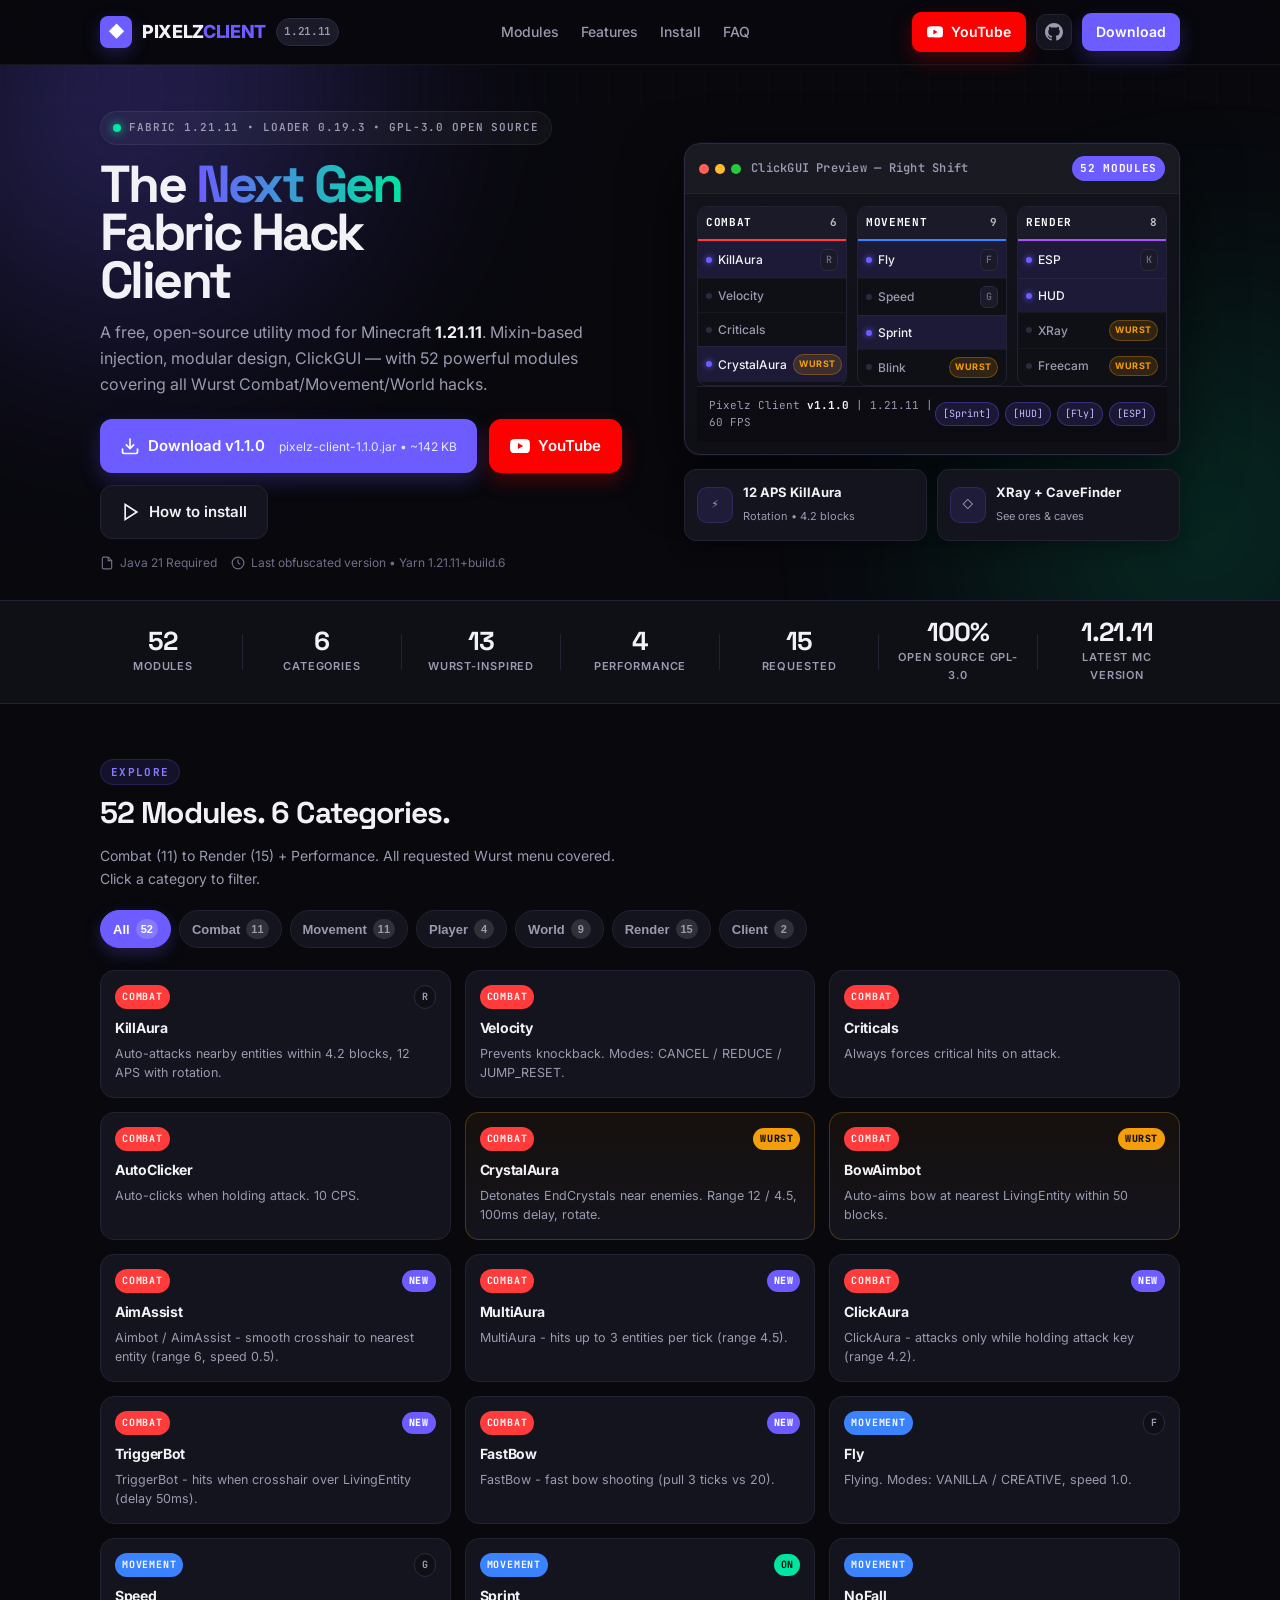
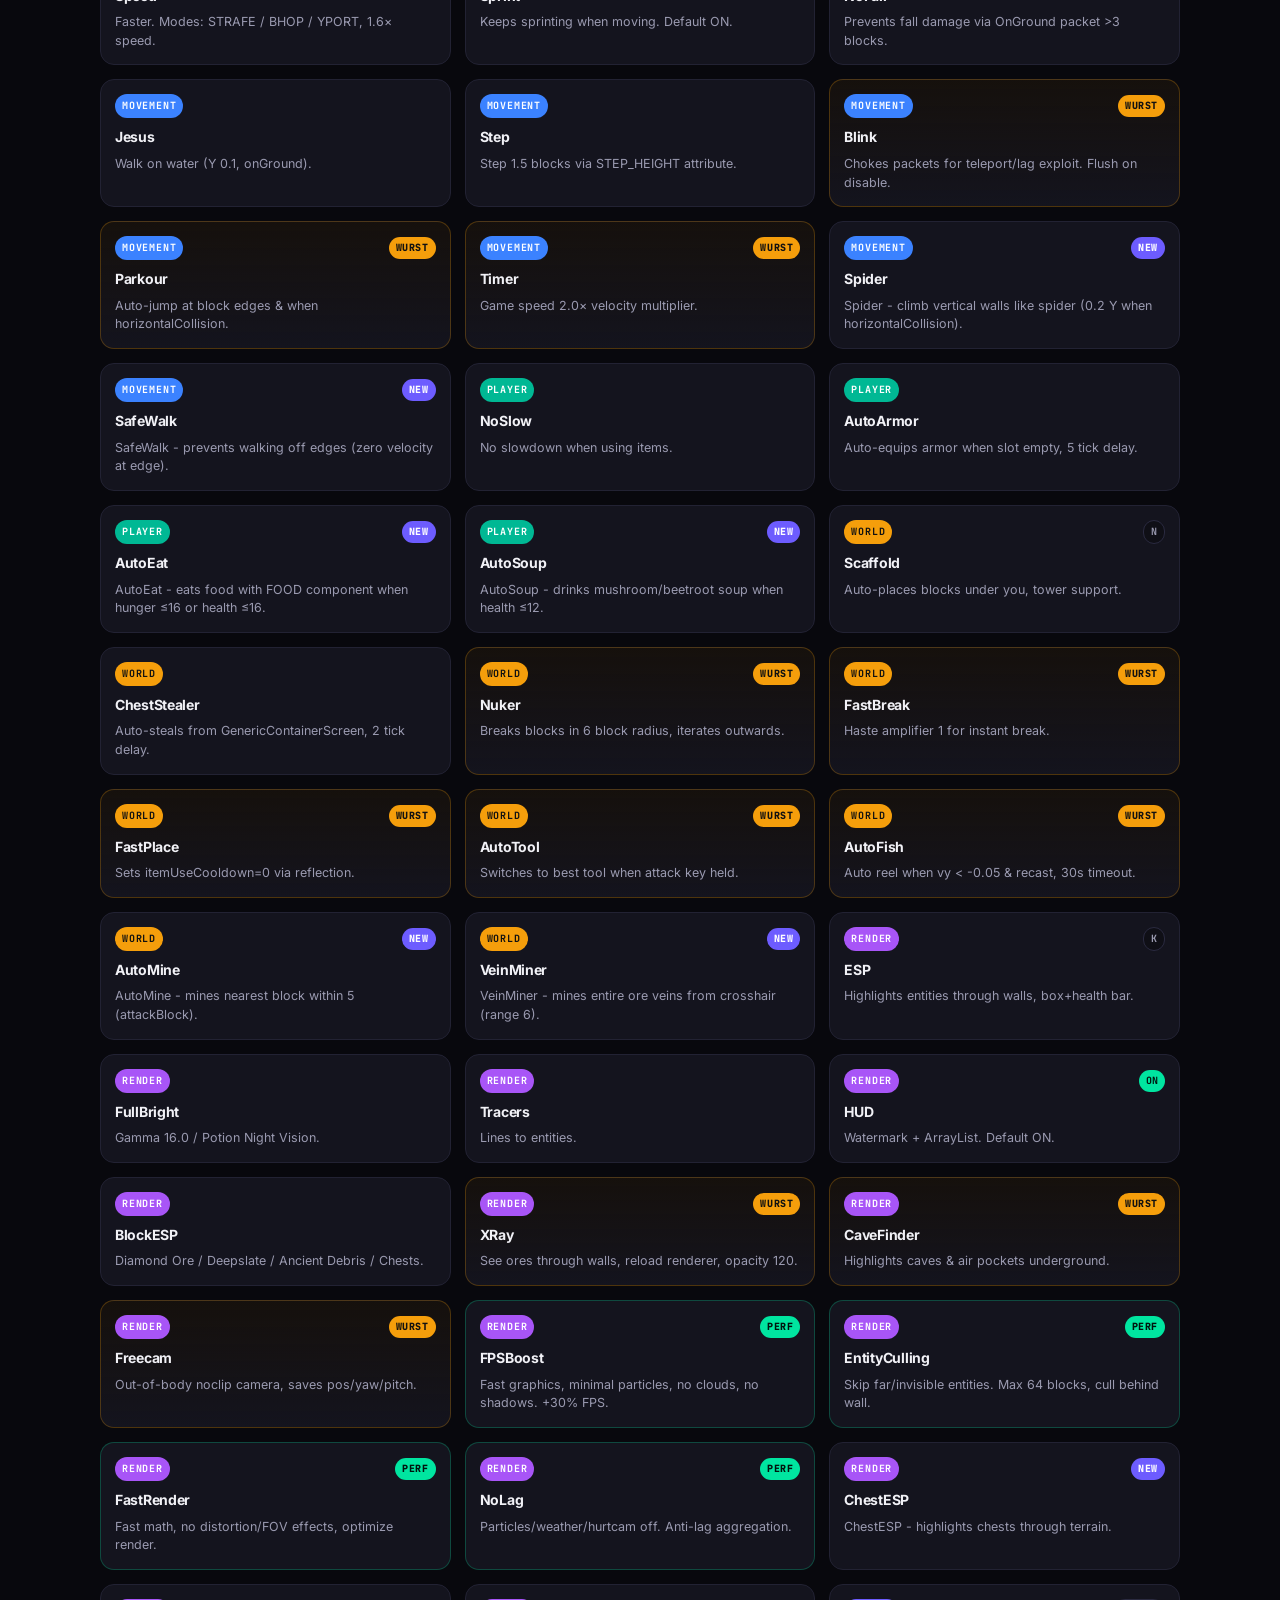
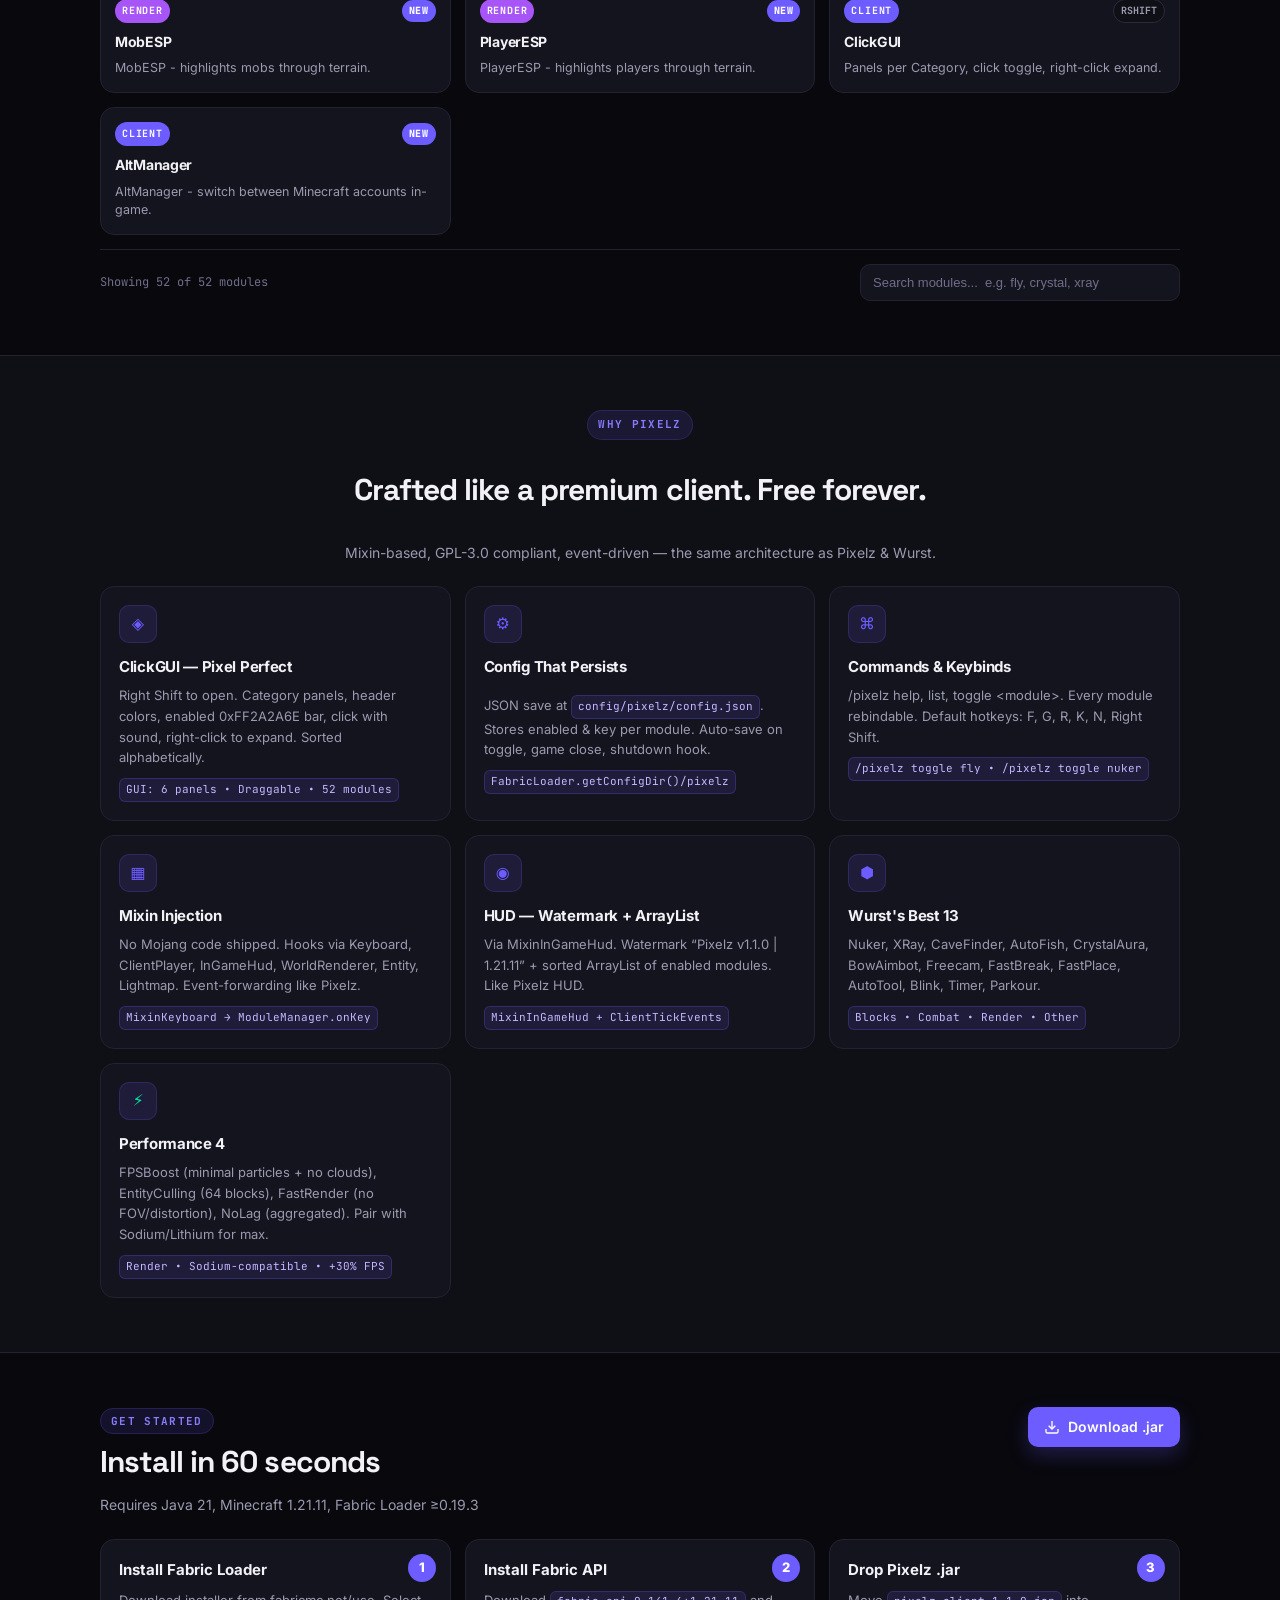
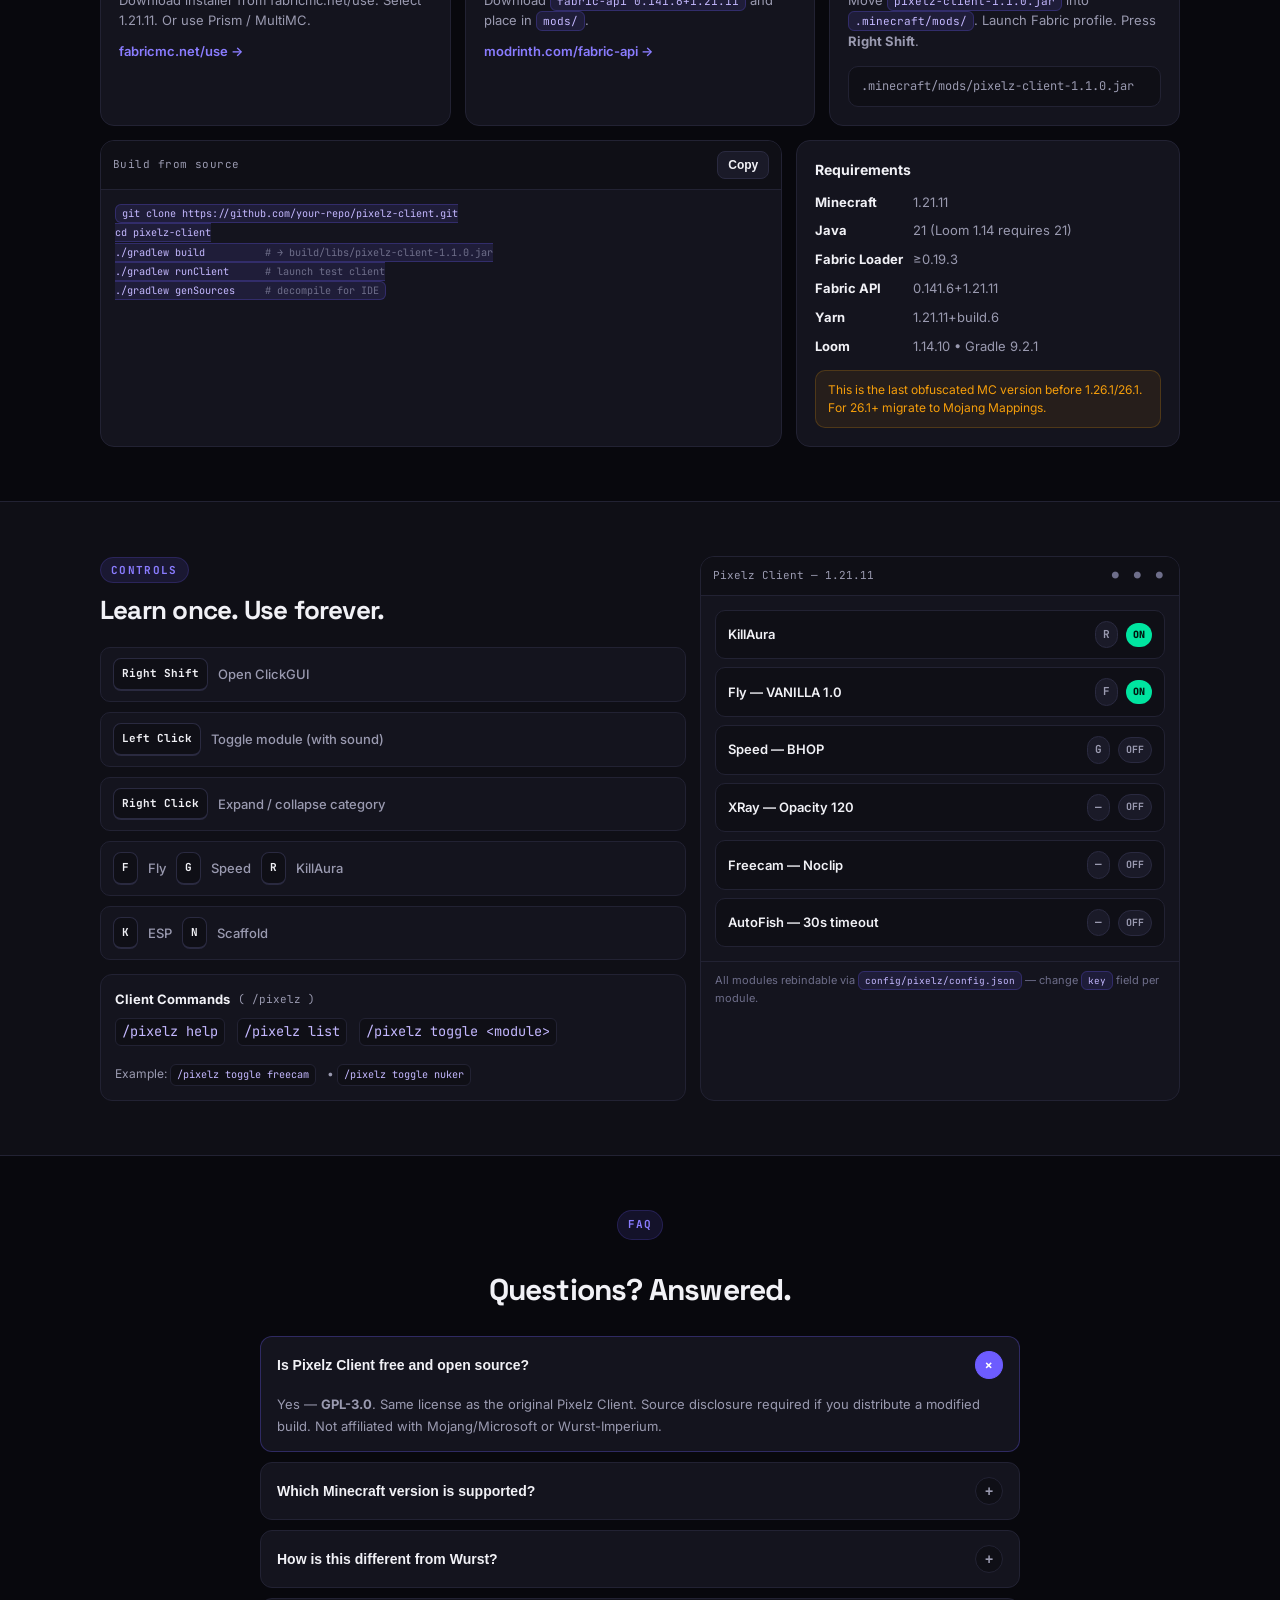
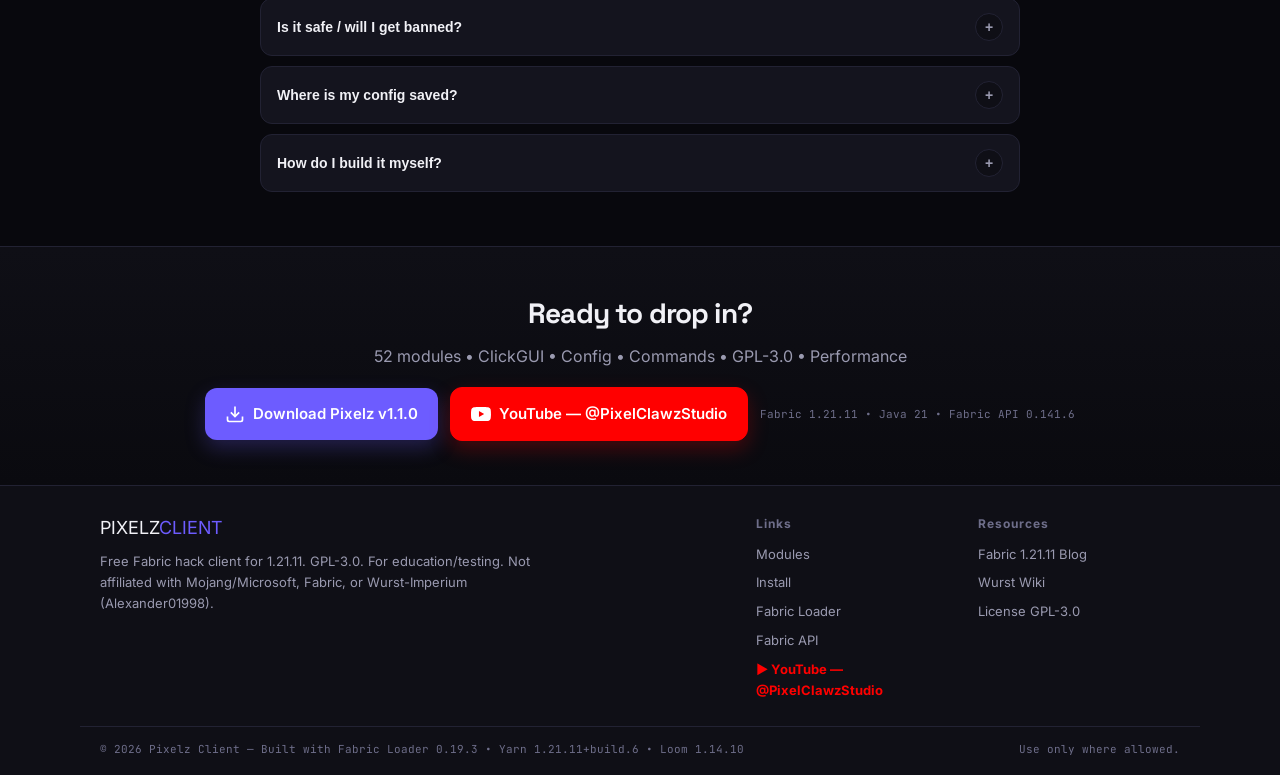
==== WEBSITE/index.html @ 97032c9d "Bump to v1.1.0 - 52 modules, YouTube, Performance" ====
<!DOCTYPE html>
<html lang="en">
<head>
  <meta charset="UTF-8" />
  <meta name="viewport" content="width=device-width, initial-scale=1.0" />
  <title>Pixelz Client — 1.21.11 Fabric Hack Client</title>
  <meta name="description" content="Pixelz Client — Free open-source Fabric hack client for Minecraft 1.21.11. 33 modules, ClickGUI, GPL-3.0. Inspired by Wurst & LiquidBounce." />
  <link rel="preconnect" href="https://fonts.googleapis.com">
  <link rel="preconnect" href="https://fonts.gstatic.com" crossorigin>
  <link href="https://fonts.googleapis.com/css2?family=JetBrains+Mono:wght@400;600&family=Space+Grotesk:wght@400;500;600;700&family=Inter:wght@400;500;600;700;800&display=swap" rel="stylesheet">
  <link rel="stylesheet" href="style.css" />
  <link rel="icon" href="data:image/svg+xml,<svg xmlns='http://www.w3.org/2000/svg' viewBox='0 0 100 100'><rect width='100' height='100' rx='18' fill='%236D5CFF'/><text y='.9em' x='50%' text-anchor='middle' font-size='58' font-family='monospace' fill='white'>P</text></svg>">
</head>
<body>
  <!-- Navbar -->
  <nav class="nav" id="nav">
    <div class="nav-inner">
      <a class="brand" href="#">
        <span class="brand-icon">◆</span>
        <span class="brand-text">PIXELZ<span>CLIENT</span></span>
        <span class="brand-badge">1.21.11</span>
      </a>
      <div class="nav-links">
        <a href="#modules">Modules</a>
        <a href="#features">Features</a>
        <a href="#install">Install</a>
        <a href="#faq">FAQ</a>
      </div>
      <div class="nav-actions">
        <a href="https://www.youtube.com/@PixelClawzStudio" target="_blank" rel="noopener" class="btn btn-sm btn-youtube">
          <svg width="16" height="16" viewBox="0 0 24 24" fill="currentColor"><path d="M23.498 6.186a3.016 3.016 0 0 0-2.122-2.136C19.505 3.545 12 3.545 12 3.545s-7.505 0-9.377.505A3.017 3.017 0 0 0 .502 6.186C0 8.07 0 12 0 12s0 3.93.502 5.814a3.016 3.016 0 0 0 2.122 2.136c1.872.505 9.376.505 9.376.505s7.505 0 9.377-.505a3.015 3.015 0 0 0 2.122-2.136C24 15.93 24 12 24 12s0-3.93-.502-5.814zM9.545 15.568V8.432L15.818 12l-6.273 3.568z"/></svg>
          YouTube
        </a>
        <a href="https://github.com/ike10010/PixelzClient" target="_blank" class="icon-btn" aria-label="GitHub">
          <svg width="18" height="18" viewBox="0 0 24 24" fill="currentColor"><path d="M12 0C5.374 0 0 5.373 0 12c0 5.302 3.438 9.8 8.207 11.387.6.11.82-.26.82-.577v-2.165c-3.338.726-4.033-1.416-4.033-1.416-.546-1.387-1.333-1.756-1.333-1.756-1.09-.744.083-.73.083-.73 1.205.085 1.84 1.237 1.84 1.237 1.07 1.834 2.807 1.304 3.492.997.108-.775.418-1.305.76-1.605-2.665-.3-5.466-1.332-5.466-5.93 0-1.31.468-2.38 1.235-3.22-.135-.303-.54-1.523.105-3.176 0 0 1.005-.322 3.3 1.23.96-.267 1.98-.4 3-.405 1.02.005 2.04.138 3 .405 2.28-1.552 3.285-1.23 3.285-1.23.645 1.653.24 2.873.12 3.176.765.84 1.23 1.91 1.23 3.22 0 4.61-2.805 5.625-5.475 5.92.42.36.81 1.096.81 2.22v3.293c0 .319.192.694.801.576C20.566 21.797 24 17.3 24 12c0-6.627-5.373-12-12-12z"/></svg>
        </a>
        <a href="#download" class="btn btn-sm">Download</a>
        <button class="hamburger" id="hamburger" aria-label="menu"><span></span><span></span><span></span></button>
      </div>
    </div>
    <div class="mobile-menu" id="mobileMenu">
      <a href="#modules">Modules</a>
      <a href="#features">Features</a>
      <a href="#install">Install</a>
      <a href="#faq">FAQ</a>
      <a href="https://www.youtube.com/@PixelClawzStudio" target="_blank" rel="noopener" class="btn" style="background:#FF0000;justify-content:center">
        <svg width="16" height="16" viewBox="0 0 24 24" fill="currentColor"><path d="M23.498 6.186a3.016 3.016 0 0 0-2.122-2.136C19.505 3.545 12 3.545 12 3.545s-7.505 0-9.377.505A3.017 3.017 0 0 0 .502 6.186C0 8.07 0 12 0 12s0 3.93.502 5.814a3.016 3.016 0 0 0 2.122 2.136c1.872.505 9.376.505 9.376.505s7.505 0 9.377-.505a3.015 3.015 0 0 0 2.122-2.136C24 15.93 24 12 24 12s0-3.93-.502-5.814zM9.545 15.568V8.432L15.818 12l-6.273 3.568z"/></svg>
        YouTube — @PixelClawzStudio
      </a>
      <a href="#download" class="btn">Download v1.1.0</a>
    </div>
  </nav>

  <!-- Hero -->
  <section class="hero">
    <div class="hero-bg">
      <div class="hero-glow glow-1"></div>
      <div class="hero-glow glow-2"></div>
      <div class="hero-grid"></div>
    </div>
    <div class="container hero-inner">
      <div class="hero-left">
        <div class="pill">
          <span class="pill-dot"></span>
          FABRIC 1.21.11 • LOADER 0.19.3 • GPL-3.0 OPEN SOURCE
        </div>
        <h1 class="hero-title">
          The <span class="accent">Next Gen</span><br>
          Fabric Hack<br>
          Client
        </h1>
        <p class="hero-desc">
          A free, open-source utility mod for Minecraft <b>1.21.11</b>. Mixin-based injection, modular design, ClickGUI — with 52 powerful modules covering all Wurst Combat/Movement/World hacks.
        </p>
        <div class="hero-cta" id="download">
          <a href="#" class="btn btn-lg btn-primary" id="downloadBtn">
            <svg width="20" height="20" viewBox="0 0 24 24" fill="none" stroke="currentColor" stroke-width="2"><path d="M21 15v4a2 2 0 0 1-2 2H5a2 2 0 0 1-2-2v-4"/><polyline points="7 10 12 15 17 10"/><line x1="12" y1="15" x2="12" y2="3"/></svg>
            Download v1.1.0
            <span class="btn-sub">pixelz-client-1.1.0.jar •  ~142 KB</span>
          </a>
          <a href="https://www.youtube.com/@PixelClawzStudio" target="_blank" rel="noopener" class="btn btn-lg btn-youtube">
            <svg width="20" height="20" viewBox="0 0 24 24" fill="currentColor"><path d="M23.498 6.186a3.016 3.016 0 0 0-2.122-2.136C19.505 3.545 12 3.545 12 3.545s-7.505 0-9.377.505A3.017 3.017 0 0 0 .502 6.186C0 8.07 0 12 0 12s0 3.93.502 5.814a3.016 3.016 0 0 0 2.122 2.136c1.872.505 9.376.505 9.376.505s7.505 0 9.377-.505a3.015 3.015 0 0 0 2.122-2.136C24 15.93 24 12 24 12s0-3.93-.502-5.814zM9.545 15.568V8.432L15.818 12l-6.273 3.568z"/></svg>
            YouTube
          </a>
          <a href="#install" class="btn btn-lg btn-ghost">
            <svg width="20" height="20" viewBox="0 0 24 24" fill="none" stroke="currentColor" stroke-width="2"><polygon points="5 3 19 12 5 21 5 3"/></svg>
            How to install
          </a>
        </div>
        <div class="hero-meta">
          <span><svg width="14" height="14" viewBox="0 0 24 24" fill="none" stroke="currentColor" stroke-width="2"><path d="M14 2H6a2 2 0 0 0-2 2v16a2 2 0 0 0 2 2h12a2 2 0 0 0 2-2V8z"/><polyline points="14 2 14 8 20 8"/></svg> Java 21 Required</span>
          <span><svg width="14" height="14" viewBox="0 0 24 24" fill="none" stroke="currentColor" stroke-width="2"><circle cx="12" cy="12" r="10"/><path d="M12 6v6l4 2"/></svg> Last obfuscated version • Yarn 1.21.11+build.6</span>
        </div>
      </div>

      <div class="hero-right">
        <div class="window">
          <div class="window-bar">
            <div class="window-dots"><span></span><span></span><span></span></div>
            <span class="window-title">ClickGUI Preview — Right Shift</span>
            <span class="window-badge">52 MODULES</span>
          </div>
          <div class="window-body">
            <div class="clickgui">
              <div class="gui-col">
                <div class="gui-header" style="--cat:#ff3b3b">COMBAT <span>6</span></div>
                <div class="gui-mod on"><span class="gui-dot"></span>KillAura <span class="gui-key">R</span></div>
                <div class="gui-mod"><span class="gui-dot"></span>Velocity</div>
                <div class="gui-mod"><span class="gui-dot"></span>Criticals</div>
                <div class="gui-mod on"><span class="gui-dot"></span>CrystalAura <small>WURST</small></div>
              </div>
              <div class="gui-col">
                <div class="gui-header" style="--cat:#3b82ff">MOVEMENT <span>9</span></div>
                <div class="gui-mod on"><span class="gui-dot"></span>Fly <span class="gui-key">F</span></div>
                <div class="gui-mod"><span class="gui-dot"></span>Speed <span class="gui-key">G</span></div>
                <div class="gui-mod on"><span class="gui-dot"></span>Sprint</div>
                <div class="gui-mod"><span class="gui-dot"></span>Blink <small>WURST</small></div>
              </div>
              <div class="gui-col">
                <div class="gui-header" style="--cat:#a855f7">RENDER <span>8</span></div>
                <div class="gui-mod on"><span class="gui-dot"></span>ESP <span class="gui-key">K</span></div>
                <div class="gui-mod on"><span class="gui-dot"></span>HUD</div>
                <div class="gui-mod"><span class="gui-dot"></span>XRay <small>WURST</small></div>
                <div class="gui-mod"><span class="gui-dot"></span>Freecam <small>WURST</small></div>
              </div>
            </div>
            <div class="window-footer">
              <span class="hud-watermark">Pixelz Client <em>v1.1.0</em> | 1.21.11 | 60 FPS</span>
              <span class="hud-arraylist">
                <span class="ar on">[Sprint]</span>
                <span class="ar on">[HUD]</span>
                <span class="ar on">[Fly]</span>
                <span class="ar on">[ESP]</span>
              </span>
            </div>
          </div>
        </div>
        <div class="hero-cards">
          <div class="mini-card">
            <span class="mini-icon" style="--c:#6D5CFF">⚡</span>
            <div><b>12 APS KillAura</b><span>Rotation • 4.2 blocks</span></div>
          </div>
          <div class="mini-card">
            <span class="mini-icon" style="--c:#00E5A0">◇</span>
            <div><b>XRay + CaveFinder</b><span>See ores & caves</span></div>
          </div>
        </div>
      </div>
    </div>
  </section>

  <!-- Stats bar -->
  <section class="stats">
    <div class="container stats-inner">
      <div class="stat"><span class="stat-num">52</span><span class="stat-label">Modules</span></div>
      <div class="stat-div"></div>
      <div class="stat"><span class="stat-num">6</span><span class="stat-label">Categories</span></div>
      <div class="stat-div"></div>
      <div class="stat"><span class="stat-num">13</span><span class="stat-label">Wurst-Inspired</span></div>
      <div class="stat-div"></div>
      <div class="stat"><span class="stat-num">4</span><span class="stat-label">Performance</span></div>
      <div class="stat-div"></div>
      <div class="stat"><span class="stat-num">15</span><span class="stat-label">Requested</span></div>
      <div class="stat-div"></div>
      <div class="stat"><span class="stat-num">100%</span><span class="stat-label">Open Source GPL-3.0</span></div>
      <div class="stat-div"></div>
      <div class="stat"><span class="stat-num">1.21.11</span><span class="stat-label">Latest MC Version</span></div>
    </div>
  </section>

  <!-- Modules -->
  <section class="section" id="modules">
    <div class="container">
      <div class="section-head">
        <div>
          <span class="eyebrow">EXPLORE</span>
          <h2>52 Modules. 6 Categories.</h2>
          <p>Combat (11) to Render (15) + Performance. All requested Wurst menu covered. Click a category to filter.</p>
        </div>
        <div class="filter-row" id="filterRow">
          <button class="chip active" data-filter="all">All <span>52</span></button>
          <button class="chip" data-filter="combat">Combat <span>11</span></button>
          <button class="chip" data-filter="movement">Movement <span>11</span></button>
          <button class="chip" data-filter="player">Player <span>4</span></button>
          <button class="chip" data-filter="world">World <span>9</span></button>
          <button class="chip" data-filter="render">Render <span>15</span></button>
          <button class="chip" data-filter="client">Client <span>2</span></button>
        </div>
      </div>

      <div class="modules-grid" id="modulesGrid">
        <!-- COMBAT -->
        <div class="mod-card" data-cat="combat"><div class="mod-top"><span class="mod-cat combat">COMBAT</span><span class="mod-key">R</span></div><h3>KillAura</h3><p>Auto-attacks nearby entities within 4.2 blocks, 12 APS with rotation.</p></div>
        <div class="mod-card" data-cat="combat"><div class="mod-top"><span class="mod-cat combat">COMBAT</span></div><h3>Velocity</h3><p>Prevents knockback. Modes: CANCEL / REDUCE / JUMP_RESET.</p></div>
        <div class="mod-card" data-cat="combat"><div class="mod-top"><span class="mod-cat combat">COMBAT</span></div><h3>Criticals</h3><p>Always forces critical hits on attack.</p></div>
        <div class="mod-card" data-cat="combat"><div class="mod-top"><span class="mod-cat combat">COMBAT</span></div><h3>AutoClicker</h3><p>Auto-clicks when holding attack. 10 CPS.</p></div>
        <div class="mod-card wurst" data-cat="combat"><div class="mod-top"><span class="mod-cat combat">COMBAT</span><span class="wurst-badge">WURST</span></div><h3>CrystalAura</h3><p>Detonates EndCrystals near enemies. Range 12 / 4.5, 100ms delay, rotate.</p></div>
        <div class="mod-card wurst" data-cat="combat"><div class="mod-top"><span class="mod-cat combat">COMBAT</span><span class="wurst-badge">WURST</span></div><h3>BowAimbot</h3><p>Auto-aims bow at nearest LivingEntity within 50 blocks.</p></div>
        <div class="mod-card" data-cat="combat"><div class="mod-top"><span class="mod-cat combat">COMBAT</span><span class="wurst-badge" style="background:#6D5CFF;color:white">NEW</span></div><h3>AimAssist</h3><p>Aimbot / AimAssist - smooth crosshair to nearest entity (range 6, speed 0.5).</p></div>
        <div class="mod-card" data-cat="combat"><div class="mod-top"><span class="mod-cat combat">COMBAT</span><span class="wurst-badge" style="background:#6D5CFF;color:white">NEW</span></div><h3>MultiAura</h3><p>MultiAura - hits up to 3 entities per tick (range 4.5).</p></div>
        <div class="mod-card" data-cat="combat"><div class="mod-top"><span class="mod-cat combat">COMBAT</span><span class="wurst-badge" style="background:#6D5CFF;color:white">NEW</span></div><h3>ClickAura</h3><p>ClickAura - attacks only while holding attack key (range 4.2).</p></div>
        <div class="mod-card" data-cat="combat"><div class="mod-top"><span class="mod-cat combat">COMBAT</span><span class="wurst-badge" style="background:#6D5CFF;color:white">NEW</span></div><h3>TriggerBot</h3><p>TriggerBot - hits when crosshair over LivingEntity (delay 50ms).</p></div>
        <div class="mod-card" data-cat="combat"><div class="mod-top"><span class="mod-cat combat">COMBAT</span><span class="wurst-badge" style="background:#6D5CFF;color:white">NEW</span></div><h3>FastBow</h3><p>FastBow - fast bow shooting (pull 3 ticks vs 20).</p></div>

        <!-- MOVEMENT -->
        <div class="mod-card" data-cat="movement"><div class="mod-top"><span class="mod-cat movement">MOVEMENT</span><span class="mod-key">F</span></div><h3>Fly</h3><p>Flying. Modes: VANILLA / CREATIVE, speed 1.0.</p></div>
        <div class="mod-card" data-cat="movement"><div class="mod-top"><span class="mod-cat movement">MOVEMENT</span><span class="mod-key">G</span></div><h3>Speed</h3><p>Faster. Modes: STRAFE / BHOP / YPORT, 1.6× speed.</p></div>
        <div class="mod-card" data-cat="movement"><div class="mod-top"><span class="mod-cat movement">MOVEMENT</span><span class="mod-on">ON</span></div><h3>Sprint</h3><p>Keeps sprinting when moving. Default ON.</p></div>
        <div class="mod-card" data-cat="movement"><div class="mod-top"><span class="mod-cat movement">MOVEMENT</span></div><h3>NoFall</h3><p>Prevents fall damage via OnGround packet &gt;3 blocks.</p></div>
        <div class="mod-card" data-cat="movement"><div class="mod-top"><span class="mod-cat movement">MOVEMENT</span></div><h3>Jesus</h3><p>Walk on water (Y 0.1, onGround).</p></div>
        <div class="mod-card" data-cat="movement"><div class="mod-top"><span class="mod-cat movement">MOVEMENT</span></div><h3>Step</h3><p>Step 1.5 blocks via STEP_HEIGHT attribute.</p></div>
        <div class="mod-card wurst" data-cat="movement"><div class="mod-top"><span class="mod-cat movement">MOVEMENT</span><span class="wurst-badge">WURST</span></div><h3>Blink</h3><p>Chokes packets for teleport/lag exploit. Flush on disable.</p></div>
        <div class="mod-card wurst" data-cat="movement"><div class="mod-top"><span class="mod-cat movement">MOVEMENT</span><span class="wurst-badge">WURST</span></div><h3>Parkour</h3><p>Auto-jump at block edges & when horizontalCollision.</p></div>
        <div class="mod-card wurst" data-cat="movement"><div class="mod-top"><span class="mod-cat movement">MOVEMENT</span><span class="wurst-badge">WURST</span></div><h3>Timer</h3><p>Game speed 2.0× velocity multiplier.</p></div>
        <div class="mod-card" data-cat="movement"><div class="mod-top"><span class="mod-cat movement">MOVEMENT</span><span class="wurst-badge" style="background:#6D5CFF;color:white">NEW</span></div><h3>Spider</h3><p>Spider - climb vertical walls like spider (0.2 Y when horizontalCollision).</p></div>
        <div class="mod-card" data-cat="movement"><div class="mod-top"><span class="mod-cat movement">MOVEMENT</span><span class="wurst-badge" style="background:#6D5CFF;color:white">NEW</span></div><h3>SafeWalk</h3><p>SafeWalk - prevents walking off edges (zero velocity at edge).</p></div>

        <!-- PLAYER -->
        <div class="mod-card" data-cat="player"><div class="mod-top"><span class="mod-cat player">PLAYER</span></div><h3>NoSlow</h3><p>No slowdown when using items.</p></div>
        <div class="mod-card" data-cat="player"><div class="mod-top"><span class="mod-cat player">PLAYER</span></div><h3>AutoArmor</h3><p>Auto-equips armor when slot empty, 5 tick delay.</p></div>
        <div class="mod-card" data-cat="player"><div class="mod-top"><span class="mod-cat player">PLAYER</span><span class="wurst-badge" style="background:#6D5CFF;color:white">NEW</span></div><h3>AutoEat</h3><p>AutoEat - eats food with FOOD component when hunger ≤16 or health ≤16.</p></div>
        <div class="mod-card" data-cat="player"><div class="mod-top"><span class="mod-cat player">PLAYER</span><span class="wurst-badge" style="background:#6D5CFF;color:white">NEW</span></div><h3>AutoSoup</h3><p>AutoSoup - drinks mushroom/beetroot soup when health ≤12.</p></div>

        <!-- WORLD -->
        <div class="mod-card" data-cat="world"><div class="mod-top"><span class="mod-cat world">WORLD</span><span class="mod-key">N</span></div><h3>Scaffold</h3><p>Auto-places blocks under you, tower support.</p></div>
        <div class="mod-card" data-cat="world"><div class="mod-top"><span class="mod-cat world">WORLD</span></div><h3>ChestStealer</h3><p>Auto-steals from GenericContainerScreen, 2 tick delay.</p></div>
        <div class="mod-card wurst" data-cat="world"><div class="mod-top"><span class="mod-cat world">WORLD</span><span class="wurst-badge">WURST</span></div><h3>Nuker</h3><p>Breaks blocks in 6 block radius, iterates outwards.</p></div>
        <div class="mod-card wurst" data-cat="world"><div class="mod-top"><span class="mod-cat world">WORLD</span><span class="wurst-badge">WURST</span></div><h3>FastBreak</h3><p>Haste amplifier 1 for instant break.</p></div>
        <div class="mod-card wurst" data-cat="world"><div class="mod-top"><span class="mod-cat world">WORLD</span><span class="wurst-badge">WURST</span></div><h3>FastPlace</h3><p>Sets itemUseCooldown=0 via reflection.</p></div>
        <div class="mod-card wurst" data-cat="world"><div class="mod-top"><span class="mod-cat world">WORLD</span><span class="wurst-badge">WURST</span></div><h3>AutoTool</h3><p>Switches to best tool when attack key held.</p></div>
        <div class="mod-card wurst" data-cat="world"><div class="mod-top"><span class="mod-cat world">WORLD</span><span class="wurst-badge">WURST</span></div><h3>AutoFish</h3><p>Auto reel when vy &lt; -0.05 & recast, 30s timeout.</p></div>
        <div class="mod-card" data-cat="world"><div class="mod-top"><span class="mod-cat world">WORLD</span><span class="wurst-badge" style="background:#6D5CFF;color:white">NEW</span></div><h3>AutoMine</h3><p>AutoMine - mines nearest block within 5 (attackBlock).</p></div>
        <div class="mod-card" data-cat="world"><div class="mod-top"><span class="mod-cat world">WORLD</span><span class="wurst-badge" style="background:#6D5CFF;color:white">NEW</span></div><h3>VeinMiner</h3><p>VeinMiner - mines entire ore veins from crosshair (range 6).</p></div>

        <!-- RENDER -->
        <div class="mod-card" data-cat="render"><div class="mod-top"><span class="mod-cat render">RENDER</span><span class="mod-key">K</span></div><h3>ESP</h3><p>Highlights entities through walls, box+health bar.</p></div>
        <div class="mod-card" data-cat="render"><div class="mod-top"><span class="mod-cat render">RENDER</span></div><h3>FullBright</h3><p>Gamma 16.0 / Potion Night Vision.</p></div>
        <div class="mod-card" data-cat="render"><div class="mod-top"><span class="mod-cat render">RENDER</span></div><h3>Tracers</h3><p>Lines to entities.</p></div>
        <div class="mod-card" data-cat="render"><div class="mod-top"><span class="mod-cat render">RENDER</span><span class="mod-on">ON</span></div><h3>HUD</h3><p>Watermark + ArrayList. Default ON.</p></div>
        <div class="mod-card" data-cat="render"><div class="mod-top"><span class="mod-cat render">RENDER</span></div><h3>BlockESP</h3><p>Diamond Ore / Deepslate / Ancient Debris / Chests.</p></div>
        <div class="mod-card wurst" data-cat="render"><div class="mod-top"><span class="mod-cat render">RENDER</span><span class="wurst-badge">WURST</span></div><h3>XRay</h3><p>See ores through walls, reload renderer, opacity 120.</p></div>
        <div class="mod-card wurst" data-cat="render"><div class="mod-top"><span class="mod-cat render">RENDER</span><span class="wurst-badge">WURST</span></div><h3>CaveFinder</h3><p>Highlights caves & air pockets underground.</p></div>
        <div class="mod-card wurst" data-cat="render"><div class="mod-top"><span class="mod-cat render">RENDER</span><span class="wurst-badge">WURST</span></div><h3>Freecam</h3><p>Out-of-body noclip camera, saves pos/yaw/pitch.</p></div>
        <div class="mod-card" data-cat="render" style="border-color:rgba(0,229,160,0.25)"><div class="mod-top"><span class="mod-cat render">RENDER</span><span class="wurst-badge" style="background:#00E5A0;color:#00140e">PERF</span></div><h3>FPSBoost</h3><p>Fast graphics, minimal particles, no clouds, no shadows. +30% FPS.</p></div>
        <div class="mod-card" data-cat="render" style="border-color:rgba(0,229,160,0.25)"><div class="mod-top"><span class="mod-cat render">RENDER</span><span class="wurst-badge" style="background:#00E5A0;color:#00140e">PERF</span></div><h3>EntityCulling</h3><p>Skip far/invisible entities. Max 64 blocks, cull behind wall.</p></div>
        <div class="mod-card" data-cat="render" style="border-color:rgba(0,229,160,0.25)"><div class="mod-top"><span class="mod-cat render">RENDER</span><span class="wurst-badge" style="background:#00E5A0;color:#00140e">PERF</span></div><h3>FastRender</h3><p>Fast math, no distortion/FOV effects, optimize render.</p></div>
        <div class="mod-card" data-cat="render" style="border-color:rgba(0,229,160,0.25)"><div class="mod-top"><span class="mod-cat render">RENDER</span><span class="wurst-badge" style="background:#00E5A0;color:#00140e">PERF</span></div><h3>NoLag</h3><p>Particles/weather/hurtcam off. Anti-lag aggregation.</p></div>
        <div class="mod-card" data-cat="render"><div class="mod-top"><span class="mod-cat render">RENDER</span><span class="wurst-badge" style="background:#6D5CFF;color:white">NEW</span></div><h3>ChestESP</h3><p>ChestESP - highlights chests through terrain.</p></div>
        <div class="mod-card" data-cat="render"><div class="mod-top"><span class="mod-cat render">RENDER</span><span class="wurst-badge" style="background:#6D5CFF;color:white">NEW</span></div><h3>MobESP</h3><p>MobESP - highlights mobs through terrain.</p></div>
        <div class="mod-card" data-cat="render"><div class="mod-top"><span class="mod-cat render">RENDER</span><span class="wurst-badge" style="background:#6D5CFF;color:white">NEW</span></div><h3>PlayerESP</h3><p>PlayerESP - highlights players through terrain.</p></div>

        <!-- CLIENT -->
        <div class="mod-card" data-cat="client"><div class="mod-top"><span class="mod-cat client">CLIENT</span><span class="mod-key">RSHIFT</span></div><h3>ClickGUI</h3><p>Panels per Category, click toggle, right-click expand.</p></div>
        <div class="mod-card" data-cat="client"><div class="mod-top"><span class="mod-cat client">CLIENT</span><span class="wurst-badge" style="background:#6D5CFF;color:white">NEW</span></div><h3>AltManager</h3><p>AltManager - switch between Minecraft accounts in-game.</p></div>
      </div>

      <div class="modules-foot">
        <span id="moduleCount">Showing 52 of 52 modules</span>
        <input type="search" id="moduleSearch" placeholder="Search modules...  e.g. fly, crystal, xray" />
      </div>
    </div>
  </section>

  <!-- Features -->
  <section class="section alt" id="features">
    <div class="container">
      <div class="section-head center">
        <span class="eyebrow">WHY PIXELZ</span>
        <h2>Crafted like a premium client. Free forever.</h2>
        <p>Mixin-based, GPL-3.0 compliant, event-driven — the same architecture as Pixelz & Wurst.</p>
      </div>
      <div class="feature-grid">
        <div class="feature-card">
          <div class="f-icon">◈</div>
          <h3>ClickGUI — Pixel Perfect</h3>
          <p>Right Shift to open. Category panels, header colors, enabled 0xFF2A2A6E bar, click with sound, right-click to expand. Sorted alphabetically.</p>
          <code>GUI: 6 panels • Draggable • 52 modules</code>
        </div>
        <div class="feature-card">
          <div class="f-icon">⚙</div>
          <h3>Config That Persists</h3>
          <p>JSON save at <code>config/pixelz/config.json</code>. Stores enabled & key per module. Auto-save on toggle, game close, shutdown hook.</p>
          <code>FabricLoader.getConfigDir()/pixelz</code>
        </div>
        <div class="feature-card">
          <div class="f-icon">⌘</div>
          <h3>Commands & Keybinds</h3>
          <p>/pixelz help, list, toggle &lt;module&gt;. Every module rebindable. Default hotkeys: F, G, R, K, N, Right Shift.</p>
          <code>/pixelz toggle fly • /pixelz toggle nuker</code>
        </div>
        <div class="feature-card">
          <div class="f-icon">▦</div>
          <h3>Mixin Injection</h3>
          <p>No Mojang code shipped. Hooks via Keyboard, ClientPlayer, InGameHud, WorldRenderer, Entity, Lightmap. Event-forwarding like Pixelz.</p>
          <code>MixinKeyboard → ModuleManager.onKey</code>
        </div>
        <div class="feature-card">
          <div class="f-icon">◉</div>
          <h3>HUD — Watermark + ArrayList</h3>
          <p>Via MixinInGameHud. Watermark “Pixelz v1.1.0 | 1.21.11” + sorted ArrayList of enabled modules. Like Pixelz HUD.</p>
          <code>MixinInGameHud + ClientTickEvents</code>
        </div>
        <div class="feature-card">
          <div class="f-icon">⬢</div>
          <h3>Wurst's Best 13</h3>
          <p>Nuker, XRay, CaveFinder, AutoFish, CrystalAura, BowAimbot, Freecam, FastBreak, FastPlace, AutoTool, Blink, Timer, Parkour.</p>
          <code>Blocks • Combat • Render • Other</code>
        </div>
        <div class="feature-card">
          <div class="f-icon" style="color:#00E5A0">⚡</div>
          <h3>Performance 4</h3>
          <p>FPSBoost (minimal particles + no clouds), EntityCulling (64 blocks), FastRender (no FOV/distortion), NoLag (aggregated). Pair with Sodium/Lithium for max.</p>
          <code>Render • Sodium-compatible • +30% FPS</code>
        </div>
      </div>
    </div>
  </section>

  <!-- Install -->
  <section class="section" id="install">
    <div class="container">
      <div class="section-head">
        <div>
          <span class="eyebrow">GET STARTED</span>
          <h2>Install in 60 seconds</h2>
          <p>Requires Java 21, Minecraft 1.21.11, Fabric Loader ≥0.19.3</p>
        </div>
        <a href="#" class="btn btn-primary" id="downloadBtn2"><svg width="16" height="16" viewBox="0 0 24 24" fill="none" stroke="currentColor" stroke-width="2"><path d="M21 15v4a2 2 0 0 1-2 2H5a2 2 0 0 1-2-2v-4"/><polyline points="7 10 12 15 17 10"/><line x1="12" y1="15" x2="12" y2="3"/></svg> Download .jar</a>
      </div>

      <div class="steps">
        <div class="step">
          <span class="step-n">1</span>
          <h3>Install Fabric Loader</h3>
          <p>Download installer from <a href="https://fabricmc.net/use/" target="_blank">fabricmc.net/use</a>. Select 1.21.11. Or use Prism / MultiMC.</p>
          <a class="step-link" href="https://fabricmc.net/use/" target="_blank">fabricmc.net/use →</a>
        </div>
        <div class="step">
          <span class="step-n">2</span>
          <h3>Install Fabric API</h3>
          <p>Download <code>fabric-api 0.141.6+1.21.11</code> and place in <code>mods/</code>.</p>
          <a class="step-link" href="https://modrinth.com/mod/fabric-api" target="_blank">modrinth.com/fabric-api →</a>
        </div>
        <div class="step">
          <span class="step-n">3</span>
          <h3>Drop Pixelz .jar</h3>
          <p>Move <code>pixelz-client-1.1.0.jar</code> into <code>.minecraft/mods/</code>. Launch Fabric profile. Press <b>Right Shift</b>.</p>
          <code class="step-code">.minecraft/mods/pixelz-client-1.1.0.jar</code>
        </div>
      </div>

      <div class="install-extra">
        <div class="code-block">
          <div class="code-bar"><span>Build from source</span><button class="copy-btn" data-copy="git clone https://github.com/your-repo/pixelz-client.git&#10;cd pixelz-client&#10;./gradlew build  # → build/libs/pixelz-client-1.1.0.jar">Copy</button></div>
<pre><code>git clone https://github.com/your-repo/pixelz-client.git
cd pixelz-client
./gradlew build          <span class="c"># → build/libs/pixelz-client-1.1.0.jar</span>
./gradlew runClient      <span class="c"># launch test client</span>
./gradlew genSources     <span class="c"># decompile for IDE</span></code></pre>
        </div>
        <div class="req-card">
          <h4>Requirements</h4>
          <ul>
            <li><b>Minecraft</b> 1.21.11</li>
            <li><b>Java</b> 21 (Loom 1.14 requires 21)</li>
            <li><b>Fabric Loader</b> ≥0.19.3</li>
            <li><b>Fabric API</b> 0.141.6+1.21.11</li>
            <li><b>Yarn</b> 1.21.11+build.6</li>
            <li><b>Loom</b> 1.14.10 • Gradle 9.2.1</li>
          </ul>
          <div class="req-note">This is the last obfuscated MC version before 1.26.1/26.1. For 26.1+ migrate to Mojang Mappings.</div>
        </div>
      </div>
    </div>
  </section>

  <!-- Controls -->
  <section class="section alt">
    <div class="container">
      <div class="controls-grid">
        <div>
          <span class="eyebrow">CONTROLS</span>
          <h2>Learn once. Use forever.</h2>
          <div class="controls-list">
            <div class="ctrl"><kbd>Right Shift</kbd><span>Open ClickGUI</span></div>
            <div class="ctrl"><kbd>Left Click</kbd><span>Toggle module (with sound)</span></div>
            <div class="ctrl"><kbd>Right Click</kbd><span>Expand / collapse category</span></div>
            <div class="ctrl"><kbd>F</kbd><span>Fly</span><kbd>G</kbd><span>Speed</span><kbd>R</kbd><span>KillAura</span></div>
            <div class="ctrl"><kbd>K</kbd><span>ESP</span><kbd>N</kbd><span>Scaffold</span></div>
          </div>
          <div class="cmd-block">
            <h4>Client Commands <span>( /pixelz )</span></h4>
            <code>/pixelz help</code>
            <code>/pixelz list</code>
            <code>/pixelz toggle &lt;module&gt;</code>
            <p>Example: <code>/pixelz toggle freecam</code> • <code>/pixelz toggle nuker</code></p>
          </div>
        </div>
        <div class="shot-card">
          <div class="shot-bar"><span>Pixelz Client — 1.21.11</span><span class="shot-dots">● ● ●</span></div>
          <div class="shot-keys">
            <div class="key-row"><span class="key-name">KillAura</span><span class="key-val">R</span><span class="key-on">ON</span></div>
            <div class="key-row"><span class="key-name">Fly — VANILLA 1.0</span><span class="key-val">F</span><span class="key-on">ON</span></div>
            <div class="key-row"><span class="key-name">Speed — BHOP</span><span class="key-val">G</span><span class="key-off">OFF</span></div>
            <div class="key-row"><span class="key-name">XRay — Opacity 120</span><span class="key-val">—</span><span class="key-off">OFF</span></div>
            <div class="key-row"><span class="key-name">Freecam — Noclip</span><span class="key-val">—</span><span class="key-off">OFF</span></div>
            <div class="key-row"><span class="key-name">AutoFish — 30s timeout</span><span class="key-val">—</span><span class="key-off">OFF</span></div>
          </div>
          <p class="shot-note">All modules rebindable via <code>config/pixelz/config.json</code> — change <code>key</code> field per module.</p>
        </div>
      </div>
    </div>
  </section>

  <!-- FAQ -->
  <section class="section" id="faq">
    <div class="container">
      <div class="section-head center">
        <span class="eyebrow">FAQ</span>
        <h2>Questions? Answered.</h2>
      </div>
      <div class="faq" id="faqList">
        <div class="faq-item open">
          <button class="faq-q">Is Pixelz Client free and open source? <span>+</span></button>
          <div class="faq-a"><p>Yes — <b>GPL-3.0</b>. Same license as the original Pixelz Client. Source disclosure required if you distribute a modified build. Not affiliated with Mojang/Microsoft or Wurst-Imperium.</p></div>
        </div>
        <div class="faq-item">
          <button class="faq-q">Which Minecraft version is supported? <span>+</span></button>
          <div class="faq-a"><p><b>1.21.11</b> only (Fabric). This is the last obfuscated version before 1.26.1/26.1 unobfuscation. Use Yarn 1.21.11+build.6 + Loader 0.19.3 + Loom 1.14.10. For 26.1+ you must migrate to Mojang Mappings (<code>migrateMappings</code>).</p></div>
        </div>
        <div class="faq-item">
          <button class="faq-q">How is this different from Wurst? <span>+</span></button>
          <div class="faq-a"><p>Pixelz architecture (ModuleManager, Category enum, Module abstract, Event-forwarding via ClientTickEvents) + Wurst's <b>13 best modules</b>: Nuker, XRay, CaveFinder, AutoFish, CrystalAura, BowAimbot, Freecam, FastBreak, FastPlace, AutoTool, Blink, Timer, Parkour.</p></div>
        </div>
        <div class="faq-item">
          <button class="faq-q">Is it safe / will I get banned? <span>+</span></button>
          <div class="faq-a"><p>Utility mod for education/testing. Use only where allowed (singleplayer, test servers, anarchy where permitted). Servers with anticheat will detect some modules. No guarantees — use at your own risk.</p></div>
        </div>
        <div class="faq-item">
          <button class="faq-q">Where is my config saved? <span>+</span></button>
          <div class="faq-a"><p><code>config/pixelz/config.json</code> (FabricLoader.getConfigDir()/pixelz). Stores enabled + key per module. Auto-saved on toggle, game close, and shutdown hook.</p></div>
        </div>
        <div class="faq-item">
          <button class="faq-q">How do I build it myself? <span>+</span></button>
          <div class="faq-a"><p>Requires Java 21. Run <code>./gradlew build</code> → <code>build/libs/pixelz-client-1.1.0.jar</code>. Use <code>./gradlew runClient</code> to test, <code>./gradlew genSources</code> for IDE decompile.</p></div>
        </div>
      </div>
    </div>
  </section>

  <!-- Final CTA -->
  <section class="cta">
    <div class="container cta-inner">
      <h2>Ready to drop in?</h2>
      <p>52 modules • ClickGUI • Config • Commands • GPL-3.0 • Performance</p>
      <div class="cta-row">
        <a href="#" class="btn btn-lg btn-primary" id="downloadBtn3"><svg width="20" height="20" viewBox="0 0 24 24" fill="none" stroke="currentColor" stroke-width="2"><path d="M21 15v4a2 2 0 0 1-2 2H5a2 2 0 0 1-2-2v-4"/><polyline points="7 10 12 15 17 10"/><line x1="12" y1="15" x2="12" y2="3"/></svg> Download Pixelz v1.1.0</a>
        <a href="https://www.youtube.com/@PixelClawzStudio" target="_blank" rel="noopener" class="btn btn-lg btn-youtube">
          <svg width="20" height="20" viewBox="0 0 24 24" fill="currentColor"><path d="M23.498 6.186a3.016 3.016 0 0 0-2.122-2.136C19.505 3.545 12 3.545 12 3.545s-7.505 0-9.377.505A3.017 3.017 0 0 0 .502 6.186C0 8.07 0 12 0 12s0 3.93.502 5.814a3.016 3.016 0 0 0 2.122 2.136c1.872.505 9.376.505 9.376.505s7.505 0 9.377-.505a3.015 3.015 0 0 0 2.122-2.136C24 15.93 24 12 24 12s0-3.93-.502-5.814zM9.545 15.568V8.432L15.818 12l-6.273 3.568z"/></svg>
          YouTube — @PixelClawzStudio
        </a>
        <span class="cta-note">Fabric 1.21.11 • Java 21 • Fabric API 0.141.6</span>
      </div>
    </div>
  </section>

  <footer class="footer">
    <div class="container footer-inner">
      <div class="footer-left">
        <span class="brand-text">PIXELZ<span>CLIENT</span></span>
        <p>Free Fabric hack client for 1.21.11. GPL-3.0. For education/testing. Not affiliated with Mojang/Microsoft, Fabric, or Wurst-Imperium (Alexander01998).</p>
      </div>
      <div class="footer-links">
        <div>
          <h4>Links</h4>
          <a href="#modules">Modules</a>
          <a href="#install">Install</a>
          <a href="https://fabricmc.net/use/" target="_blank">Fabric Loader</a>
          <a href="https://modrinth.com/mod/fabric-api" target="_blank">Fabric API</a>
          <a href="https://www.youtube.com/@PixelClawzStudio" target="_blank" rel="noopener" style="color:#FF0000;font-weight:700">▶ YouTube — @PixelClawzStudio</a>
        </div>
        <div>
          <h4>Resources</h4>
          <a href="https://fabricmc.net/2025/12/05/12111.html" target="_blank">Fabric 1.21.11 Blog</a>
          <a href="https://wurst.wiki/categories" target="_blank">Wurst Wiki</a>
          <a href="#" id="viewLicense">License GPL-3.0</a>
        </div>
      </div>
    </div>
    <div class="container footer-bottom">
      <span>© 2026 Pixelz Client — Built with Fabric Loader 0.19.3 • Yarn 1.21.11+build.6 • Loom 1.14.10</span>
      <span class="footer-disclaimer">Use only where allowed.</span>
    </div>
  </footer>

  <!-- Toast -->
  <div class="toast" id="toast"></div>

  <script src="script.js"></script>
</body>
</html>
---- WEBSITE/style.css ----
/* Pixelz Client - 1.21.11 Website */
:root{
  --bg:#08080d;
  --bg2:#0f0f16;
  --bg3:#16161f;
  --card:#14141e;
  --card2:#1a1a28;
  --border:#222233;
  --border2:#2a2a40;
  --text:#f1f1f6;
  --muted:#9a9ab0;
  --muted2:#6e6e8a;
  --accent:#6D5CFF;
  --accent2:#8a7cff;
  --accent-glow:rgba(109,92,255,0.25);
  --green:#00E5A0;
  --red:#ff3b3b;
  --blue:#3b82ff;
  --purple:#a855f7;
  --yellow:#f59e0b;
  --radius:14px;
  --radius-sm:10px;
  --max:1120px;
}
*{box-sizing:border-box;margin:0;padding:0}
html{scroll-behavior:smooth}
body{
  font-family:'Inter',system-ui,-apple-system,Segoe UI,Roboto,sans-serif;
  background:var(--bg);
  color:var(--text);
  line-height:1.6;
  overflow-x:hidden;
}
a{color:inherit;text-decoration:none}
code{
  font-family:'JetBrains Mono',monospace;
  background:rgba(109,92,255,0.12);
  border:1px solid rgba(109,92,255,0.25);
  padding:2px 6px;border-radius:6px;font-size:0.85em;color:#c4b8ff;
}
.container{max-width:var(--max);margin:0 auto;padding:0 20px}

/* NAV */
.nav{
  position:sticky;top:0;z-index:50;
  backdrop-filter:blur(16px) saturate(1.2);
  background:rgba(8,8,13,0.7);
  border-bottom:1px solid rgba(255,255,255,0.06);
  transition:border-color .2s;
}
.nav.scrolled{border-color:rgba(255,255,255,0.08);background:rgba(8,8,13,0.9)}
.nav-inner{
  max-width:var(--max);margin:0 auto;padding:12px 20px;
  display:flex;align-items:center;justify-content:space-between;gap:16px;
}
.brand{display:flex;align-items:center;gap:10px;font-weight:800;letter-spacing:-0.02em}
.brand-icon{
  width:32px;height:32px;display:grid;place-items:center;
  background:var(--accent);color:white;border-radius:8px;font-size:16px;
  box-shadow:0 6px 18px var(--accent-glow);
}
.brand-text{font-size:18px}
.brand-text span{color:var(--accent)}
.brand-badge{
  font-family:'JetBrains Mono',monospace;font-size:11px;font-weight:600;
  background:var(--card2);border:1px solid var(--border2);padding:4px 7px;border-radius:20px;color:var(--muted)
}
.nav-links{display:flex;gap:22px;font-size:14px;font-weight:500;color:var(--muted)}
.nav-links a:hover{color:var(--text)}
.nav-actions{display:flex;align-items:center;gap:10px}
.icon-btn{
  width:36px;height:36px;display:grid;place-items:center;
  border:1px solid var(--border);border-radius:10px;background:var(--card);color:var(--muted)
}
.icon-btn:hover{border-color:var(--border2);color:var(--text)}
.btn{
  display:inline-flex;align-items:center;gap:8px;
  background:var(--accent);color:white;border:0;border-radius:10px;
  padding:9px 16px;font-weight:600;font-size:14px;cursor:pointer;
  transition:transform .15s,box-shadow .15s,opacity .15s;
  box-shadow:0 8px 20px var(--accent-glow);
}
.btn:hover{transform:translateY(-1px);box-shadow:0 12px 28px var(--accent-glow)}
.btn:active{transform:none}
.btn-sm{padding:8px 14px;border-radius:9px}
.btn-lg{padding:14px 20px;border-radius:12px;font-size:15px}
.btn-primary{background:var(--accent)}
.btn-primary .btn-sub{font-weight:400;font-size:12px;opacity:0.85;margin-left:6px}
.btn-ghost{
  background:var(--card);border:1px solid var(--border);color:var(--text);
  box-shadow:none;
}
.btn-ghost:hover{background:var(--card2);border-color:var(--border2)}
.btn-youtube{
  background:#FF0000;color:white;border:1px solid #FF0000;
  box-shadow:0 8px 20px rgba(255,0,0,0.25);
}
.btn-youtube:hover{background:#e60000;border-color:#cc0000;box-shadow:0 12px 28px rgba(255,0,0,0.35)}
.hamburger{display:none;flex-direction:column;gap:4px;background:none;border:0;cursor:pointer;padding:6px}
.hamburger span{width:20px;height:2px;background:var(--text);border-radius:2px;display:block;transition:.2s}
.mobile-menu{
  display:none;flex-direction:column;gap:8px;padding:16px 20px 20px;
  background:var(--bg2);border-top:1px solid var(--border)
}
.mobile-menu.open{display:flex}
.mobile-menu a{padding:10px 12px;border-radius:10px;background:var(--card);border:1px solid var(--border);font-weight:500}
.mobile-menu .btn{justify-content:center;margin-top:4px}

/* HERO */
.hero{position:relative;padding:46px 0 28px;overflow:hidden}
.hero-bg{position:absolute;inset:0;pointer-events:none}
.hero-glow{
  position:absolute;width:640px;height:640px;border-radius:50%;filter:blur(90px);opacity:0.35;
}
.glow-1{background:radial-gradient(circle at 30% 30%, #6D5CFF 0%, transparent 60%);top:-180px;left:-80px}
.glow-2{background:radial-gradient(circle at 70% 70%, #00E5A0 0%, transparent 60%);top:40px;right:-140px;opacity:0.18}
.hero-grid{
  position:absolute;inset:0;
  background:
    linear-gradient(rgba(255,255,255,0.02) 1px, transparent 1px),
    linear-gradient(90deg, rgba(255,255,255,0.02) 1px, transparent 1px);
  background-size:32px 32px;
  mask:linear-gradient(to bottom, black 0%, transparent 75%);
  opacity:0.5;
}
.hero-inner{
  display:grid;grid-template-columns:1.05fr 0.95fr;gap:36px;align-items:center;
  position:relative;z-index:1;
}
.pill{
  display:inline-flex;align-items:center;gap:8px;
  font-family:'JetBrains Mono',monospace;font-size:11px;letter-spacing:0.08em;font-weight:600;
  color:var(--muted);background:rgba(255,255,255,0.04);border:1px solid rgba(255,255,255,0.06);
  padding:7px 12px;border-radius:100px;
}
.pill-dot{width:8px;height:8px;border-radius:50%;background:var(--green);box-shadow:0 0 10px var(--green);animation:pulse 2s infinite}
@keyframes pulse{0%,100%{opacity:1}50%{opacity:0.6}}
.hero-title{
  margin-top:16px;
  font-family:'Space Grotesk',sans-serif;
  font-size:52px;line-height:0.92;letter-spacing:-0.05em;font-weight:800;
}
.hero-title .accent{
  background:linear-gradient(90deg, var(--accent) 0%, #00E5A0 100%);
  -webkit-background-clip:text;-webkit-text-fill-color:transparent;background-clip:text;
}
.hero-desc{
  margin-top:16px;color:var(--muted);font-size:16px;max-width:520px;
}
.hero-desc b{color:var(--text)}
.hero-desc span{color:var(--accent2);font-weight:600}
.hero-cta{display:flex;gap:12px;margin-top:22px;flex-wrap:wrap}
.hero-meta{display:flex;gap:14px;margin-top:14px;font-size:12px;color:var(--muted2);flex-wrap:wrap}
.hero-meta span{display:inline-flex;align-items:center;gap:6px}

/* Hero right window */
.hero-right{display:flex;flex-direction:column;gap:14px}
.window{
  background:linear-gradient(180deg, #13131c 0%, #0f0f16 100%);
  border:1px solid var(--border2);border-radius:16px;overflow:hidden;
  box-shadow:0 20px 60px rgba(0,0,0,0.5), 0 0 0 1px rgba(109,92,255,0.08);
}
.window-bar{
  display:flex;align-items:center;gap:10px;padding:12px 14px;
  background:rgba(255,255,255,0.03);border-bottom:1px solid var(--border);
  font-family:'JetBrains Mono',monospace;font-size:12px;
}
.window-dots{display:flex;gap:6px}
.window-dots span{width:10px;height:10px;border-radius:50%;background:#222233;display:block}
.window-dots span:nth-child(1){background:#ff5f56}
.window-dots span:nth-child(2){background:#ffbd2e}
.window-dots span:nth-child(3){background:#27c93f}
.window-title{flex:1;color:var(--muted);font-weight:600;letter-spacing:0.02em}
.window-badge{
  font-size:11px;font-weight:700;letter-spacing:0.06em;
  background:var(--accent);color:white;padding:4px 8px;border-radius:20px;
}
.window-body{padding:12px}
.clickgui{display:grid;grid-template-columns:1fr 1fr 1fr;gap:10px}
.gui-col{
  background:var(--bg2);border:1px solid var(--border);border-radius:10px;overflow:hidden;
}
.gui-header{
  padding:7px 8px;font-family:'JetBrains Mono',monospace;font-size:11px;font-weight:700;letter-spacing:0.06em;
  color:white;background:var(--card2);
  border-bottom:2px solid var(--cat);
  display:flex;justify-content:space-between;
}
.gui-header span{opacity:0.7}
.gui-mod{
  display:flex;align-items:center;gap:6px;
  padding:7px 8px;font-size:12px;font-weight:500;
  border-top:1px solid rgba(255,255,255,0.04);
  color:var(--muted);
  background:transparent;
}
.gui-mod.on{background:rgba(109,92,255,0.14);color:var(--text)}
.gui-dot{width:6px;height:6px;border-radius:50%;background:var(--border2);flex-shrink:0}
.gui-mod.on .gui-dot{background:var(--accent);box-shadow:0 0 6px var(--accent)}
.gui-key{
  margin-left:auto;
  font-family:'JetBrains Mono',monospace;font-size:10px;
  background:var(--card2);border:1px solid var(--border2);padding:2px 5px;border-radius:6px;color:var(--muted2)
}
.gui-mod small{
  margin-left:auto;
  font-size:9px;font-weight:700;letter-spacing:0.06em;
  background:rgba(245,158,11,0.15);border:1px solid rgba(245,158,11,0.3);color:#f59e0b;
  padding:2px 5px;border-radius:20px;
}
.window-footer{
  display:flex;justify-content:space-between;align-items:center;
  padding:10px 12px;background:rgba(0,0,0,0.25);border-top:1px solid var(--border);
  font-family:'JetBrains Mono',monospace;font-size:11px;
}
.hud-watermark{color:var(--muted)}
.hud-watermark em{color:var(--text);font-style:normal;font-weight:700}
.hud-arraylist{display:flex;gap:6px}
.ar{
  padding:3px 7px;border-radius:20px;border:1px solid var(--border2);
  background:var(--card2);color:var(--muted);font-size:10px;
}
.ar.on{background:rgba(109,92,255,0.15);border-color:rgba(109,92,255,0.35);color:#c4b8ff}
.hero-cards{display:grid;grid-template-columns:1fr 1fr;gap:10px}
.mini-card{
  display:flex;align-items:center;gap:10px;
  background:var(--card);border:1px solid var(--border);border-radius:12px;padding:12px;
  box-shadow:0 8px 20px rgba(0,0,0,0.25);
}
.mini-icon{
  width:36px;height:36px;display:grid;place-items:center;border-radius:10px;
  background:rgba(109,92,255,0.12);border:1px solid rgba(109,92,255,0.2);color:var(--c);font-size:16px;
}
.mini-card b{font-size:13px;display:block}
.mini-card span{font-size:11px;color:var(--muted)}

/* STATS */
.stats{background:var(--bg2);border-top:1px solid var(--border);border-bottom:1px solid var(--border)}
.stats-inner{
  display:flex;align-items:center;justify-content:space-between;gap:16px;
  padding:18px 20px;flex-wrap:wrap;
}
.stat{text-align:center;flex:1;min-width:120px}
.stat-num{font-family:'Space Grotesk',sans-serif;font-size:26px;font-weight:800;letter-spacing:-0.03em;display:block;line-height:1}
.stat-label{font-size:11px;letter-spacing:0.08em;font-weight:600;color:var(--muted);margin-top:4px;display:block;text-transform:uppercase}
.stat-div{width:1px;height:36px;background:var(--border);flex-shrink:0}

/* SECTIONS */
.section{padding:54px 0}
.section.alt{background:var(--bg2);border-top:1px solid var(--border);border-bottom:1px solid var(--border)}
.section-head{display:flex;justify-content:space-between;gap:20px;align-items:flex-start;flex-wrap:wrap;margin-bottom:22px}
.section-head h2{font-family:'Space Grotesk',sans-serif;font-size:30px;letter-spacing:-0.03em;font-weight:800;margin-top:6px}
.section-head p{color:var(--muted);max-width:520px;margin-top:8px;font-size:14px}
.section-head.center{text-align:center;flex-direction:column;align-items:center}
.section-head.center p{max-width:640px}
.eyebrow{
  font-family:'JetBrains Mono',monospace;font-size:11px;letter-spacing:0.12em;font-weight:700;
  color:var(--accent2);background:rgba(109,92,255,0.12);border:1px solid rgba(109,92,255,0.2);
  padding:5px 10px;border-radius:100px;
}

/* MODULES */
.filter-row{display:flex;gap:8px;flex-wrap:wrap}
.chip{
  display:inline-flex;align-items:center;gap:6px;
  padding:8px 12px;border-radius:100px;
  background:var(--card);border:1px solid var(--border);color:var(--muted);
  font-size:13px;font-weight:600;cursor:pointer;
}
.chip.active{background:var(--accent);border-color:var(--accent);color:white;box-shadow:0 6px 16px var(--accent-glow)}
.chip span{
  min-width:20px;height:20px;display:grid;place-items:center;
  background:rgba(255,255,255,0.12);border-radius:20px;font-size:11px;padding:0 5px;
}
.chip.active span{background:rgba(255,255,255,0.18)}
.modules-grid{
  display:grid;grid-template-columns:repeat(3,1fr);gap:14px;
}
.mod-card{
  background:var(--card);border:1px solid var(--border);border-radius:14px;padding:14px;
  transition:transform .15s,border-color .15s,background .15s;
}
.mod-card:hover{transform:translateY(-2px);border-color:var(--border2);background:var(--card2)}
.mod-card.wurst{border-color:rgba(245,158,11,0.25);background:linear-gradient(180deg, rgba(245,158,11,0.06) 0%, var(--card) 100%)}
.mod-card.wurst:hover{border-color:rgba(245,158,11,0.35)}
.mod-top{display:flex;justify-content:space-between;align-items:center;margin-bottom:8px}
.mod-cat{
  font-family:'JetBrains Mono',monospace;font-size:10px;letter-spacing:0.08em;font-weight:700;
  padding:4px 7px;border-radius:20px;color:white;
}
.mod-cat.combat{background:#ff3b3b}
.mod-cat.movement{background:#3b82ff}
.mod-cat.player{background:#00b894}
.mod-cat.world{background:#f59e0b;color:#111}
.mod-cat.render{background:#a855f7}
.mod-cat.client{background:#6D5CFF}
.mod-key{
  font-family:'JetBrains Mono',monospace;font-size:10px;font-weight:700;
  background:var(--bg2);border:1px solid var(--border2);padding:3px 7px;border-radius:20px;color:var(--muted)
}
.mod-on{
  font-family:'JetBrains Mono',monospace;font-size:10px;font-weight:700;
  background:var(--green);color:#00140e;padding:3px 7px;border-radius:20px;
}
.wurst-badge{
  font-family:'JetBrains Mono',monospace;font-size:10px;font-weight:800;letter-spacing:0.06em;
  background:#f59e0b;color:#111;padding:3px 7px;border-radius:20px;
}
.mod-card h3{font-size:14px;font-weight:700;letter-spacing:-0.02em;margin-bottom:6px}
.mod-card p{font-size:12.5px;color:var(--muted);line-height:1.5}
.modules-foot{
  display:flex;justify-content:space-between;align-items:center;gap:12px;
  margin-top:14px;padding-top:14px;border-top:1px solid var(--border);flex-wrap:wrap;
}
#moduleCount{font-family:'JetBrains Mono',monospace;font-size:12px;color:var(--muted2)}
#moduleSearch{
  flex:1;max-width:320px;
  background:var(--card);border:1px solid var(--border);color:var(--text);
  border-radius:10px;padding:10px 12px;font-size:13px;outline:none;
}
#moduleSearch:focus{border-color:var(--accent);box-shadow:0 0 0 3px rgba(109,92,255,0.15)}
#moduleSearch::placeholder{color:var(--muted2)}

/* FEATURES */
.feature-grid{display:grid;grid-template-columns:repeat(3,1fr);gap:14px}
.feature-card{
  background:var(--card);border:1px solid var(--border);border-radius:14px;padding:18px;
}
.f-icon{
  width:38px;height:38px;display:grid;place-items:center;border-radius:10px;
  background:rgba(109,92,255,0.12);border:1px solid rgba(109,92,255,0.2);color:var(--accent);font-size:16px;
}
.feature-card h3{margin-top:12px;font-size:15px;letter-spacing:-0.02em}
.feature-card p{margin-top:6px;color:var(--muted);font-size:13px;line-height:1.6}
.feature-card code{display:inline-block;margin-top:10px;font-size:11px}

/* STEPS */
.steps{display:grid;grid-template-columns:repeat(3,1fr);gap:14px}
.step{
  background:var(--card);border:1px solid var(--border);border-radius:14px;padding:18px;position:relative;
  overflow:hidden;
}
.step-n{
  position:absolute;top:14px;right:14px;
  width:28px;height:28px;display:grid;place-items:center;border-radius:50%;
  background:var(--accent);color:white;font-weight:800;font-size:13px;
}
.step h3{font-size:15px}
.step p{margin-top:8px;color:var(--muted);font-size:13px;line-height:1.6}
.step-link{display:inline-flex;margin-top:10px;color:var(--accent2);font-weight:600;font-size:13px}
.step-code{display:block;margin-top:14px;background:var(--bg2);border:1px solid var(--border);border-radius:10px;padding:10px 12px;font-family:'JetBrains Mono',monospace;font-size:12px;color:var(--muted);word-break:break-all}
.install-extra{display:grid;grid-template-columns:1.6fr 0.9fr;gap:14px;margin-top:14px}
.code-block{
  background:var(--card);border:1px solid var(--border);border-radius:14px;overflow:hidden;
}
.code-bar{
  display:flex;justify-content:space-between;align-items:center;
  padding:10px 12px;background:var(--bg2);border-bottom:1px solid var(--border);
  font-family:'JetBrains Mono',monospace;font-size:11px;color:var(--muted);letter-spacing:0.04em;
}
.copy-btn{
  background:var(--card2);border:1px solid var(--border2);color:var(--text);
  padding:6px 10px;border-radius:8px;font-size:12px;font-weight:600;cursor:pointer;
}
.copy-btn:hover{border-color:var(--accent)}
.code-block pre{
  padding:14px;overflow:auto;font-family:'JetBrains Mono',monospace;font-size:12px;line-height:1.6;
  color:#d6d6e0;background:transparent;
}
.code-block pre .c{color:var(--muted2)}
.req-card{background:var(--card);border:1px solid var(--border);border-radius:14px;padding:18px}
.req-card h4{font-size:14px;margin-bottom:10px}
.req-card ul{list-style:none;display:grid;gap:8px}
.req-card li{font-size:13px;color:var(--muted);display:flex;gap:8px}
.req-card li b{color:var(--text);min-width:90px}
.req-note{
  margin-top:14px;padding:10px 12px;background:rgba(245,158,11,0.08);border:1px solid rgba(245,158,11,0.2);
  border-radius:10px;font-size:12px;color:#f59e0b;line-height:1.5;
}

/* CONTROLS */
.controls-grid{display:grid;grid-template-columns:1.1fr 0.9fr;gap:14px}
.controls-grid h2{font-family:'Space Grotesk',sans-serif;font-size:26px;letter-spacing:-0.03em;margin-top:8px}
.controls-list{margin-top:16px;display:grid;gap:10px}
.ctrl{
  display:flex;align-items:center;gap:10px;flex-wrap:wrap;
  background:var(--card);border:1px solid var(--border);border-radius:10px;padding:10px 12px;
}
.ctrl kbd{
  font-family:'JetBrains Mono',monospace;font-size:11px;font-weight:700;
  background:var(--bg2);border:1px solid var(--border2);border-bottom:2px solid var(--border2);
  padding:6px 8px;border-radius:8px;color:var(--text);
}
.ctrl span{font-size:13px;color:var(--muted);font-weight:500}
.cmd-block{
  margin-top:14px;background:var(--card);border:1px solid var(--border);border-radius:12px;padding:14px;
}
.cmd-block h4{font-size:13px;display:flex;gap:8px;align-items:center}
.cmd-block h4 span{font-weight:400;color:var(--muted);font-family:'JetBrains Mono',monospace;font-size:11px}
.cmd-block code{
  display:inline-block;margin-top:8px;margin-right:8px;
  background:var(--bg2);border:1px solid var(--border);
}
.cmd-block p{margin-top:10px;font-size:12px;color:var(--muted)}
.shot-card{
  background:var(--card);border:1px solid var(--border);border-radius:14px;overflow:hidden;
}
.shot-bar{
  display:flex;justify-content:space-between;align-items:center;
  padding:10px 12px;background:var(--bg2);border-bottom:1px solid var(--border);
  font-family:'JetBrains Mono',monospace;font-size:11px;color:var(--muted);
}
.shot-dots{letter-spacing:4px;color:var(--muted2)}
.shot-keys{display:grid;gap:8px;padding:14px}
.key-row{
  display:flex;align-items:center;gap:8px;
  background:var(--bg2);border:1px solid var(--border);border-radius:10px;padding:10px 12px;
}
.key-name{flex:1;font-size:13px;font-weight:600}
.key-val{
  font-family:'JetBrains Mono',monospace;font-size:11px;font-weight:700;
  background:var(--card2);border:1px solid var(--border2);padding:4px 7px;border-radius:20px;color:var(--muted)
}
.key-on{font-family:'JetBrains Mono',monospace;font-size:10px;font-weight:800;background:var(--green);color:#00140e;padding:4px 7px;border-radius:20px}
.key-off{font-family:'JetBrains Mono',monospace;font-size:10px;font-weight:700;background:var(--card2);border:1px solid var(--border2);color:var(--muted);padding:4px 7px;border-radius:20px}
.shot-note{padding:10px 14px;font-size:11px;color:var(--muted2);border-top:1px solid var(--border)}

/* FAQ */
.faq{display:grid;gap:10px;max-width:760px;margin:0 auto}
.faq-item{
  background:var(--card);border:1px solid var(--border);border-radius:12px;overflow:hidden;
}
.faq-item.open{border-color:rgba(109,92,255,0.3)}
.faq-q{
  width:100%;display:flex;justify-content:space-between;align-items:center;gap:12px;
  padding:14px 16px;background:none;border:0;color:var(--text);font-weight:600;font-size:14px;
  cursor:pointer;text-align:left;
}
.faq-q span{
  width:28px;height:28px;display:grid;place-items:center;border-radius:50%;
  background:var(--bg2);border:1px solid var(--border);color:var(--muted);flex-shrink:0;
  transition:transform .2s,background .2s;
}
.faq-item.open .faq-q span{transform:rotate(45deg);background:var(--accent);border-color:var(--accent);color:white}
.faq-a{padding:0 16px 14px;color:var(--muted);font-size:13px;line-height:1.7;display:none}
.faq-item.open .faq-a{display:block}

/* CTA */
.cta{
  background:linear-gradient(180deg, #0f0f16 0%, #0a0a0f 100%);
  border-top:1px solid var(--border);padding:44px 0;
}
.cta-inner{text-align:center}
.cta-inner h2{font-family:'Space Grotesk',sans-serif;font-size:28px;letter-spacing:-0.03em}
.cta-inner p{color:var(--muted);margin-top:8px}
.cta-row{display:flex;justify-content:center;align-items:center;gap:12px;margin-top:18px;flex-wrap:wrap}
.cta-note{font-family:'JetBrains Mono',monospace;font-size:11px;color:var(--muted2)}

/* FOOTER */
.footer{background:var(--bg2);border-top:1px solid var(--border);padding:28px 0 16px}
.footer-inner{display:grid;grid-template-columns:1.5fr 1fr;gap:20px;align-items:start}
.footer-left p{margin-top:8px;color:var(--muted);font-size:13px;max-width:480px;line-height:1.6}
.footer-links{display:grid;grid-template-columns:1fr 1fr;gap:20px}
.footer-links h4{font-size:12px;letter-spacing:0.08em;color:var(--muted2);margin-bottom:10px}
.footer-links a{display:block;color:var(--muted);font-size:13px;margin-bottom:8px}
.footer-links a:hover{color:var(--text)}
.footer-bottom{
  margin-top:18px;padding-top:14px;border-top:1px solid var(--border);
  display:flex;justify-content:space-between;gap:12px;flex-wrap:wrap;
  font-family:'JetBrains Mono',monospace;font-size:11px;color:var(--muted2);
}

/* TOAST */
.toast{
  position:fixed;bottom:18px;left:50%;transform:translateX(-50%) translateY(80px);
  background:#11111a;border:1px solid var(--border2);color:var(--text);
  padding:12px 16px;border-radius:12px;font-size:13px;font-weight:600;
  box-shadow:0 12px 30px rgba(0,0,0,0.4);
  opacity:0;pointer-events:none;transition:.3s;z-index:99;
  max-width:min(90vw, 420px);text-align:center;
}
.toast.show{transform:translateX(-50%) translateY(0);opacity:1}

/* RESPONSIVE */
@media(max-width:900px){
  .hero-inner{grid-template-columns:1fr}
  .clickgui{grid-template-columns:1fr 1fr}
  .modules-grid{grid-template-columns:repeat(2,1fr)}
  .feature-grid{grid-template-columns:repeat(2,1fr)}
  .steps{grid-template-columns:1fr}
  .install-extra{grid-template-columns:1fr}
  .controls-grid{grid-template-columns:1fr}
  .footer-inner{grid-template-columns:1fr}
  .nav-links{display:none}
  .hamburger{display:flex}
}
@media(max-width:600px){
  .hero-title{font-size:38px}
  .modules-grid{grid-template-columns:1fr}
  .feature-grid{grid-template-columns:1fr}
  .stats-inner{gap:10px}
  .stat{min-width:80px}
  .clickgui{grid-template-columns:1fr}
  .hero-cards{grid-template-columns:1fr}
  .filter-row{gap:6px}
}
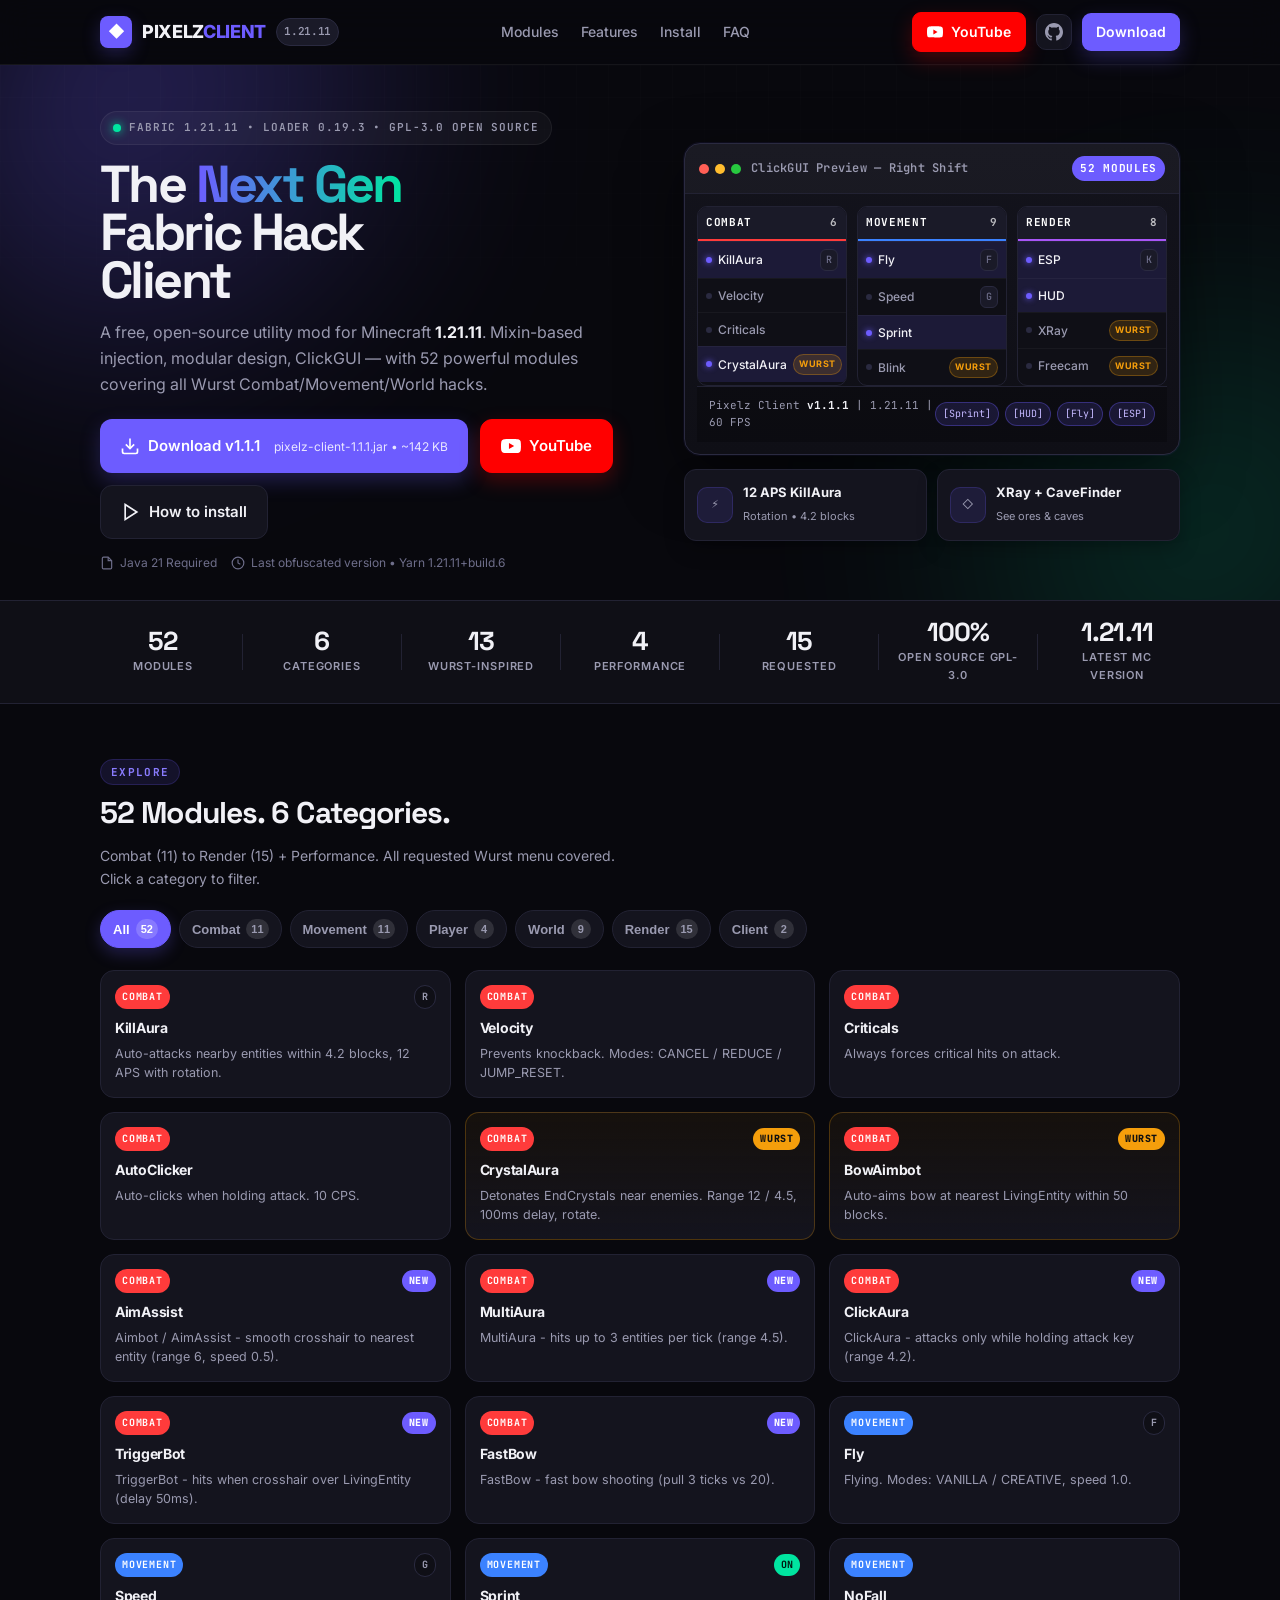
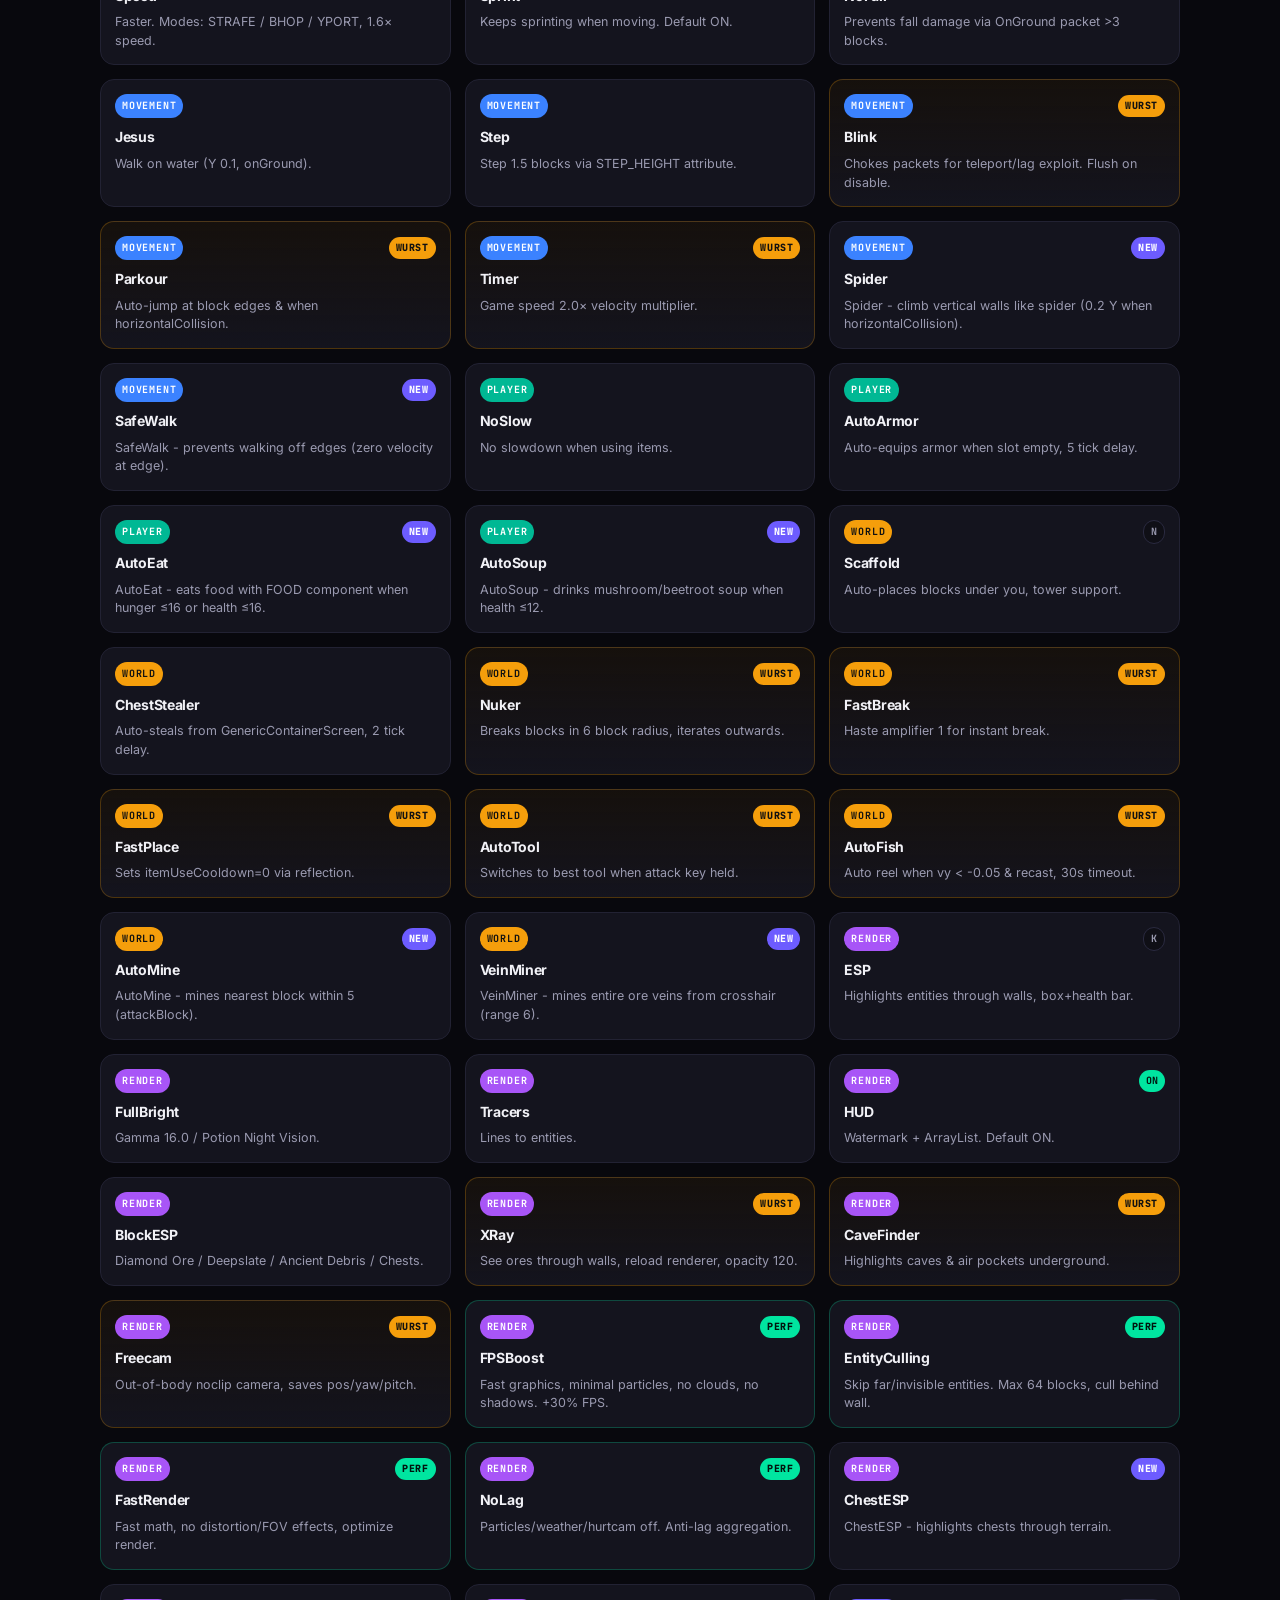
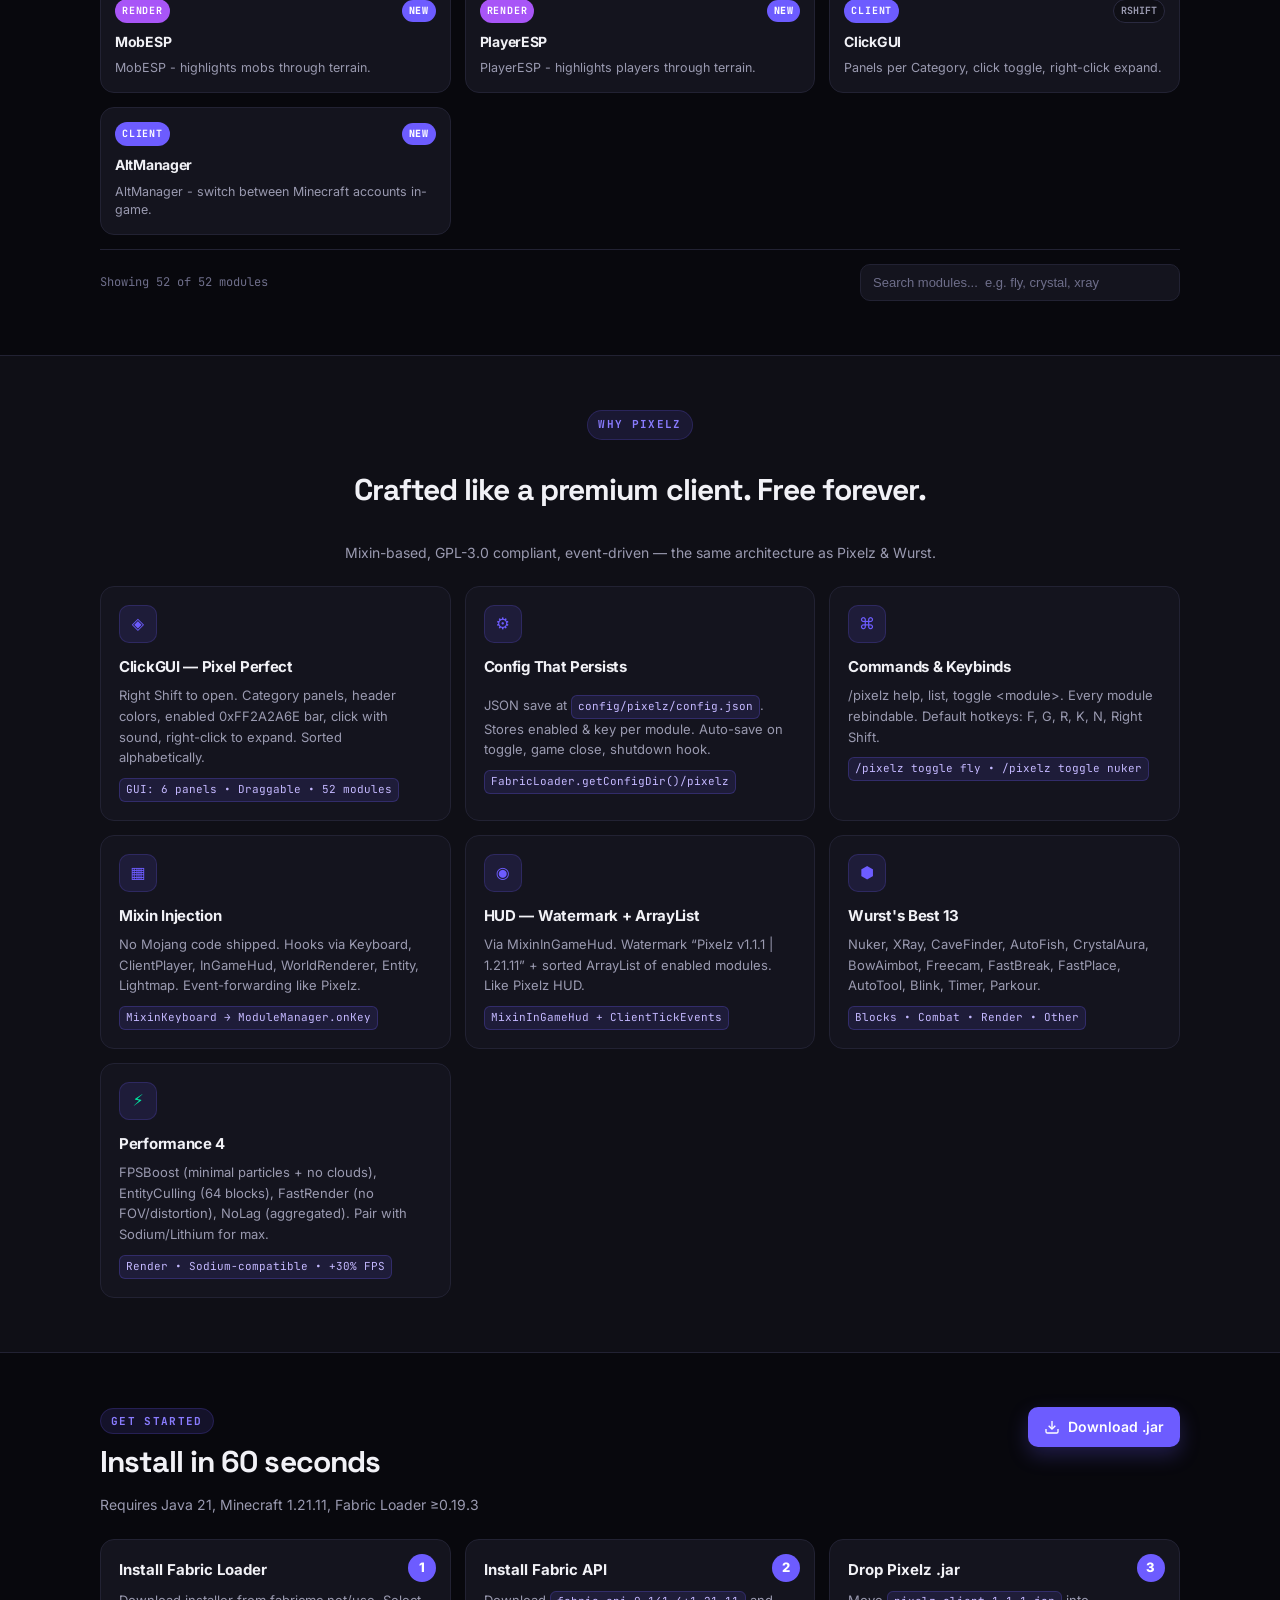
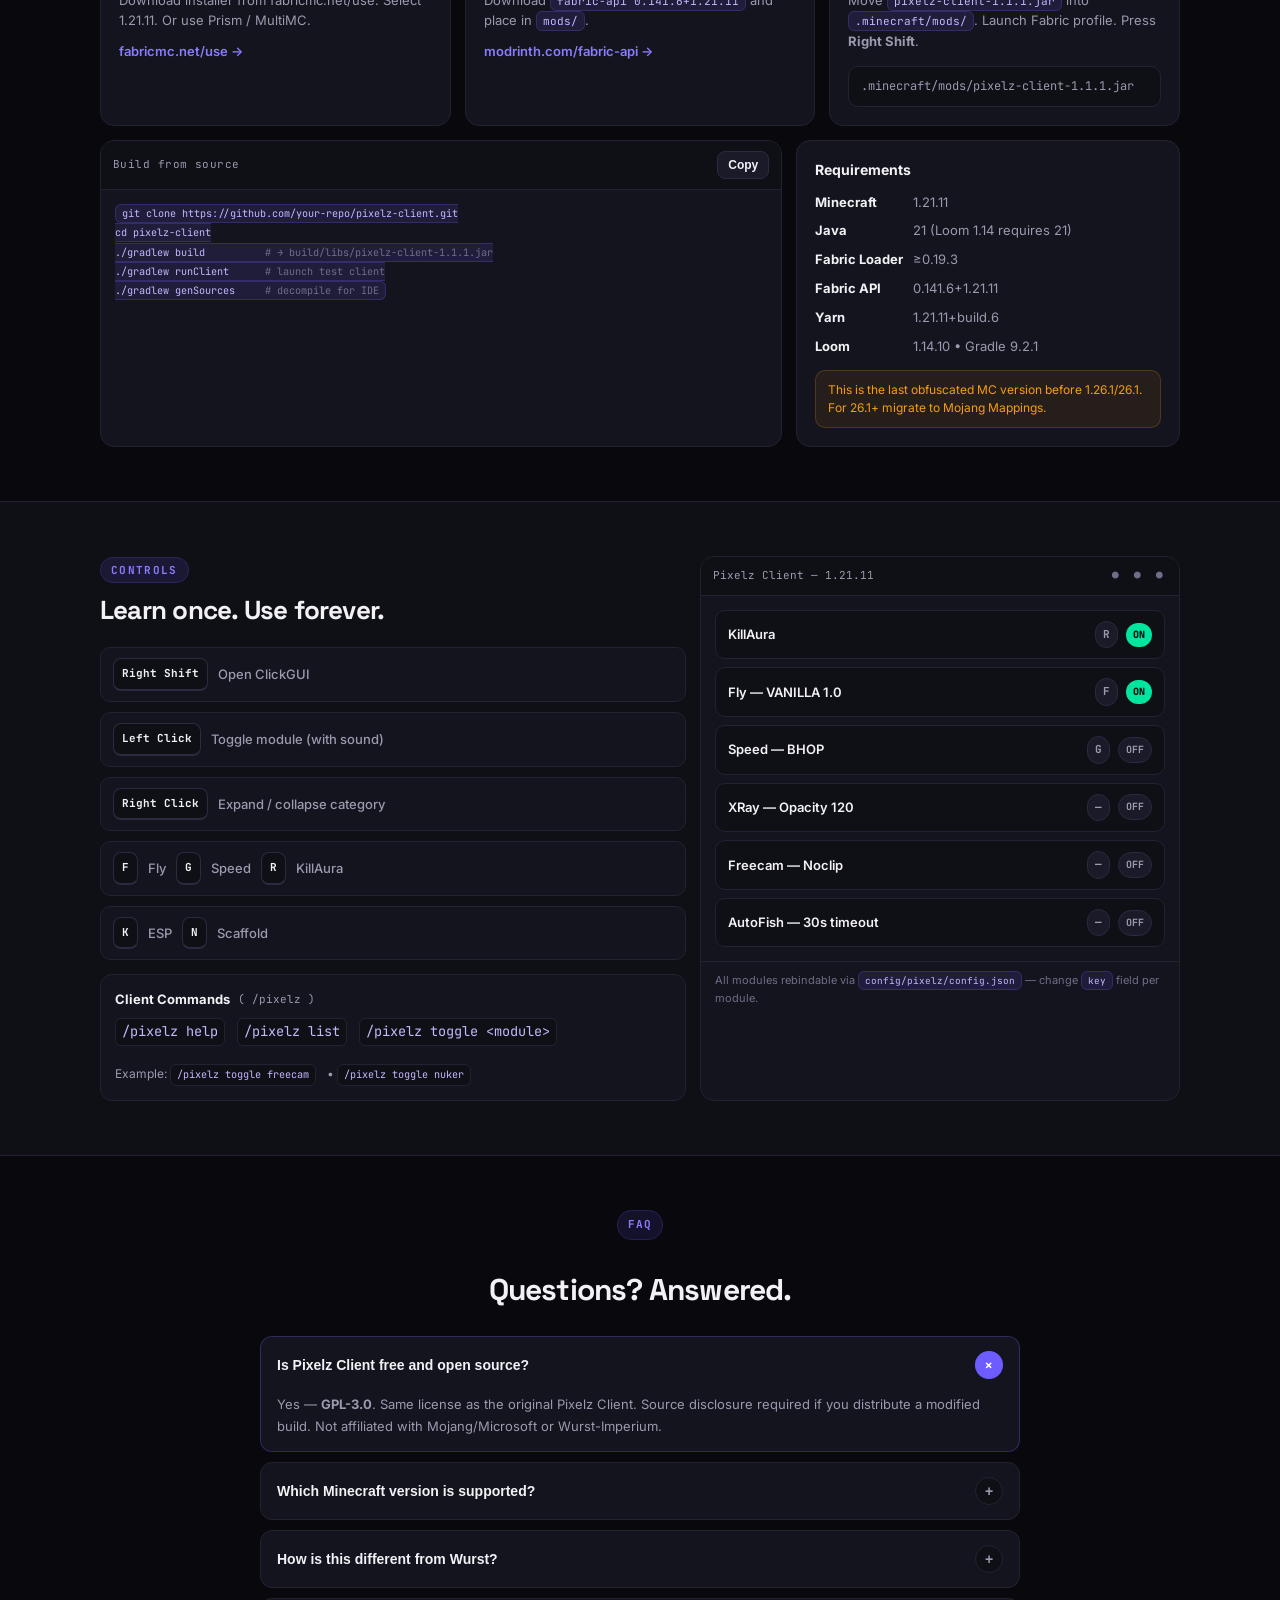
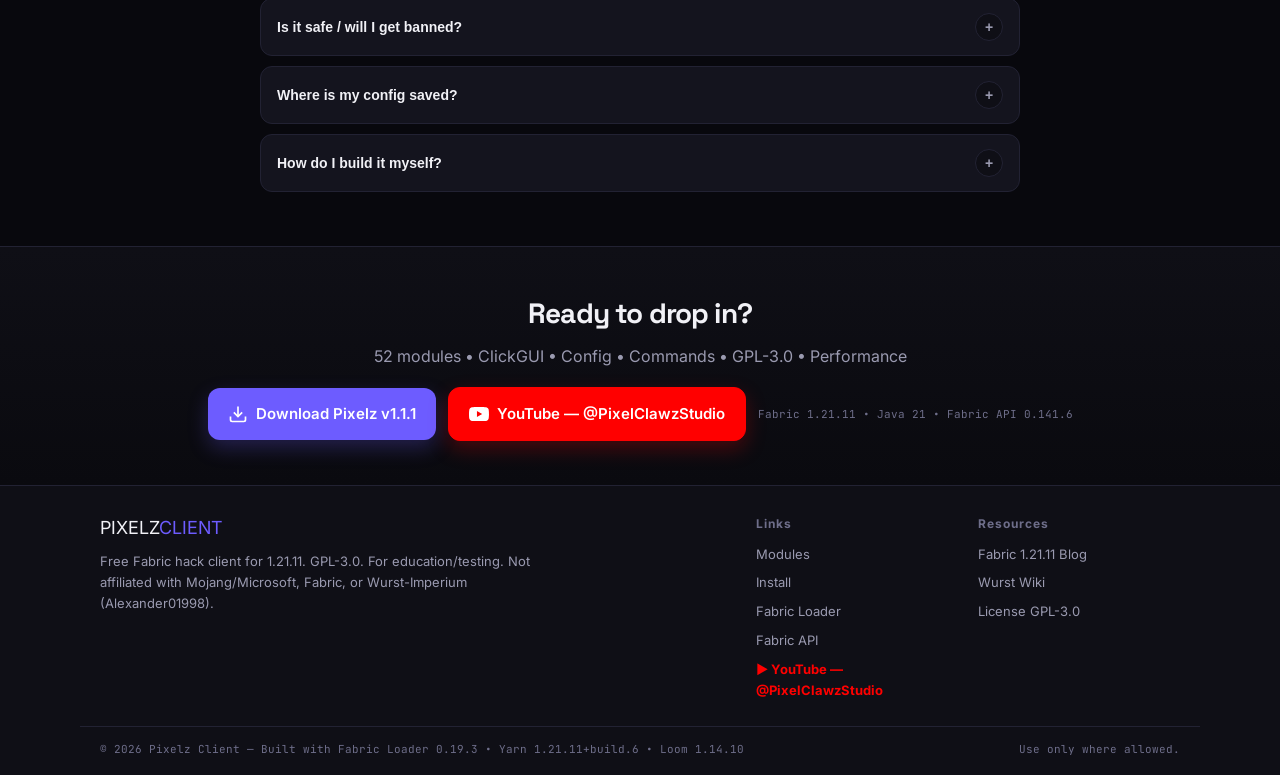
==== commit 6be96346: "Fix MixinEntity addVelocity for 1.21.11 (Vec3d) + bump to v1.1.1" ====
--- a/WEBSITE/index.html
+++ b/WEBSITE/index.html
@@ -15,7 +15,7 @@
   <!-- Navbar -->
   <nav class="nav" id="nav">
     <div class="nav-inner">
-      <a class="brand" href="#">
+      <a class="brand" href="https://ike10010.github.io/PixelzClient/">
         <span class="brand-icon">◆</span>
         <span class="brand-text">PIXELZ<span>CLIENT</span></span>
         <span class="brand-badge">1.21.11</span>
@@ -47,7 +47,7 @@
         <svg width="16" height="16" viewBox="0 0 24 24" fill="currentColor"><path d="M23.498 6.186a3.016 3.016 0 0 0-2.122-2.136C19.505 3.545 12 3.545 12 3.545s-7.505 0-9.377.505A3.017 3.017 0 0 0 .502 6.186C0 8.07 0 12 0 12s0 3.93.502 5.814a3.016 3.016 0 0 0 2.122 2.136c1.872.505 9.376.505 9.376.505s7.505 0 9.377-.505a3.015 3.015 0 0 0 2.122-2.136C24 15.93 24 12 24 12s0-3.93-.502-5.814zM9.545 15.568V8.432L15.818 12l-6.273 3.568z"/></svg>
         YouTube — @PixelClawzStudio
       </a>
-      <a href="#download" class="btn">Download v1.1.0</a>
+      <a href="#download" class="btn">Download v1.1.1</a>
     </div>
   </nav>
 
@@ -75,8 +75,8 @@
         <div class="hero-cta" id="download">
           <a href="#" class="btn btn-lg btn-primary" id="downloadBtn">
             <svg width="20" height="20" viewBox="0 0 24 24" fill="none" stroke="currentColor" stroke-width="2"><path d="M21 15v4a2 2 0 0 1-2 2H5a2 2 0 0 1-2-2v-4"/><polyline points="7 10 12 15 17 10"/><line x1="12" y1="15" x2="12" y2="3"/></svg>
-            Download v1.1.0
-            <span class="btn-sub">pixelz-client-1.1.0.jar •  ~142 KB</span>
+            Download v1.1.1
+            <span class="btn-sub">pixelz-client-1.1.1.jar •  ~142 KB</span>
           </a>
           <a href="https://www.youtube.com/@PixelClawzStudio" target="_blank" rel="noopener" class="btn btn-lg btn-youtube">
             <svg width="20" height="20" viewBox="0 0 24 24" fill="currentColor"><path d="M23.498 6.186a3.016 3.016 0 0 0-2.122-2.136C19.505 3.545 12 3.545 12 3.545s-7.505 0-9.377.505A3.017 3.017 0 0 0 .502 6.186C0 8.07 0 12 0 12s0 3.93.502 5.814a3.016 3.016 0 0 0 2.122 2.136c1.872.505 9.376.505 9.376.505s7.505 0 9.377-.505a3.015 3.015 0 0 0 2.122-2.136C24 15.93 24 12 24 12s0-3.93-.502-5.814zM9.545 15.568V8.432L15.818 12l-6.273 3.568z"/></svg>
@@ -125,7 +125,7 @@
               </div>
             </div>
             <div class="window-footer">
-              <span class="hud-watermark">Pixelz Client <em>v1.1.0</em> | 1.21.11 | 60 FPS</span>
+              <span class="hud-watermark">Pixelz Client <em>v1.1.1</em> | 1.21.11 | 60 FPS</span>
               <span class="hud-arraylist">
                 <span class="ar on">[Sprint]</span>
                 <span class="ar on">[HUD]</span>
@@ -297,7 +297,7 @@
         <div class="feature-card">
           <div class="f-icon">◉</div>
           <h3>HUD — Watermark + ArrayList</h3>
-          <p>Via MixinInGameHud. Watermark “Pixelz v1.1.0 | 1.21.11” + sorted ArrayList of enabled modules. Like Pixelz HUD.</p>
+          <p>Via MixinInGameHud. Watermark “Pixelz v1.1.1 | 1.21.11” + sorted ArrayList of enabled modules. Like Pixelz HUD.</p>
           <code>MixinInGameHud + ClientTickEvents</code>
         </div>
         <div class="feature-card">
@@ -344,17 +344,17 @@
         <div class="step">
           <span class="step-n">3</span>
           <h3>Drop Pixelz .jar</h3>
-          <p>Move <code>pixelz-client-1.1.0.jar</code> into <code>.minecraft/mods/</code>. Launch Fabric profile. Press <b>Right Shift</b>.</p>
-          <code class="step-code">.minecraft/mods/pixelz-client-1.1.0.jar</code>
+          <p>Move <code>pixelz-client-1.1.1.jar</code> into <code>.minecraft/mods/</code>. Launch Fabric profile. Press <b>Right Shift</b>.</p>
+          <code class="step-code">.minecraft/mods/pixelz-client-1.1.1.jar</code>
         </div>
       </div>
 
       <div class="install-extra">
         <div class="code-block">
-          <div class="code-bar"><span>Build from source</span><button class="copy-btn" data-copy="git clone https://github.com/your-repo/pixelz-client.git&#10;cd pixelz-client&#10;./gradlew build  # → build/libs/pixelz-client-1.1.0.jar">Copy</button></div>
+          <div class="code-bar"><span>Build from source</span><button class="copy-btn" data-copy="git clone https://github.com/your-repo/pixelz-client.git&#10;cd pixelz-client&#10;./gradlew build  # → build/libs/pixelz-client-1.1.1.jar">Copy</button></div>
 <pre><code>git clone https://github.com/your-repo/pixelz-client.git
 cd pixelz-client
-./gradlew build          <span class="c"># → build/libs/pixelz-client-1.1.0.jar</span>
+./gradlew build          <span class="c"># → build/libs/pixelz-client-1.1.1.jar</span>
 ./gradlew runClient      <span class="c"># launch test client</span>
 ./gradlew genSources     <span class="c"># decompile for IDE</span></code></pre>
         </div>
@@ -442,7 +442,7 @@
         </div>
         <div class="faq-item">
           <button class="faq-q">How do I build it myself? <span>+</span></button>
-          <div class="faq-a"><p>Requires Java 21. Run <code>./gradlew build</code> → <code>build/libs/pixelz-client-1.1.0.jar</code>. Use <code>./gradlew runClient</code> to test, <code>./gradlew genSources</code> for IDE decompile.</p></div>
+          <div class="faq-a"><p>Requires Java 21. Run <code>./gradlew build</code> → <code>build/libs/pixelz-client-1.1.1.jar</code>. Use <code>./gradlew runClient</code> to test, <code>./gradlew genSources</code> for IDE decompile.</p></div>
         </div>
       </div>
     </div>
@@ -454,7 +454,7 @@
       <h2>Ready to drop in?</h2>
       <p>52 modules • ClickGUI • Config • Commands • GPL-3.0 • Performance</p>
       <div class="cta-row">
-        <a href="#" class="btn btn-lg btn-primary" id="downloadBtn3"><svg width="20" height="20" viewBox="0 0 24 24" fill="none" stroke="currentColor" stroke-width="2"><path d="M21 15v4a2 2 0 0 1-2 2H5a2 2 0 0 1-2-2v-4"/><polyline points="7 10 12 15 17 10"/><line x1="12" y1="15" x2="12" y2="3"/></svg> Download Pixelz v1.1.0</a>
+        <a href="#" class="btn btn-lg btn-primary" id="downloadBtn3"><svg width="20" height="20" viewBox="0 0 24 24" fill="none" stroke="currentColor" stroke-width="2"><path d="M21 15v4a2 2 0 0 1-2 2H5a2 2 0 0 1-2-2v-4"/><polyline points="7 10 12 15 17 10"/><line x1="12" y1="15" x2="12" y2="3"/></svg> Download Pixelz v1.1.1</a>
         <a href="https://www.youtube.com/@PixelClawzStudio" target="_blank" rel="noopener" class="btn btn-lg btn-youtube">
           <svg width="20" height="20" viewBox="0 0 24 24" fill="currentColor"><path d="M23.498 6.186a3.016 3.016 0 0 0-2.122-2.136C19.505 3.545 12 3.545 12 3.545s-7.505 0-9.377.505A3.017 3.017 0 0 0 .502 6.186C0 8.07 0 12 0 12s0 3.93.502 5.814a3.016 3.016 0 0 0 2.122 2.136c1.872.505 9.376.505 9.376.505s7.505 0 9.377-.505a3.015 3.015 0 0 0 2.122-2.136C24 15.93 24 12 24 12s0-3.93-.502-5.814zM9.545 15.568V8.432L15.818 12l-6.273 3.568z"/></svg>
           YouTube — @PixelClawzStudio
@@ -499,3 +499,4 @@
   <script src="script.js"></script>
 </body>
 </html>
+
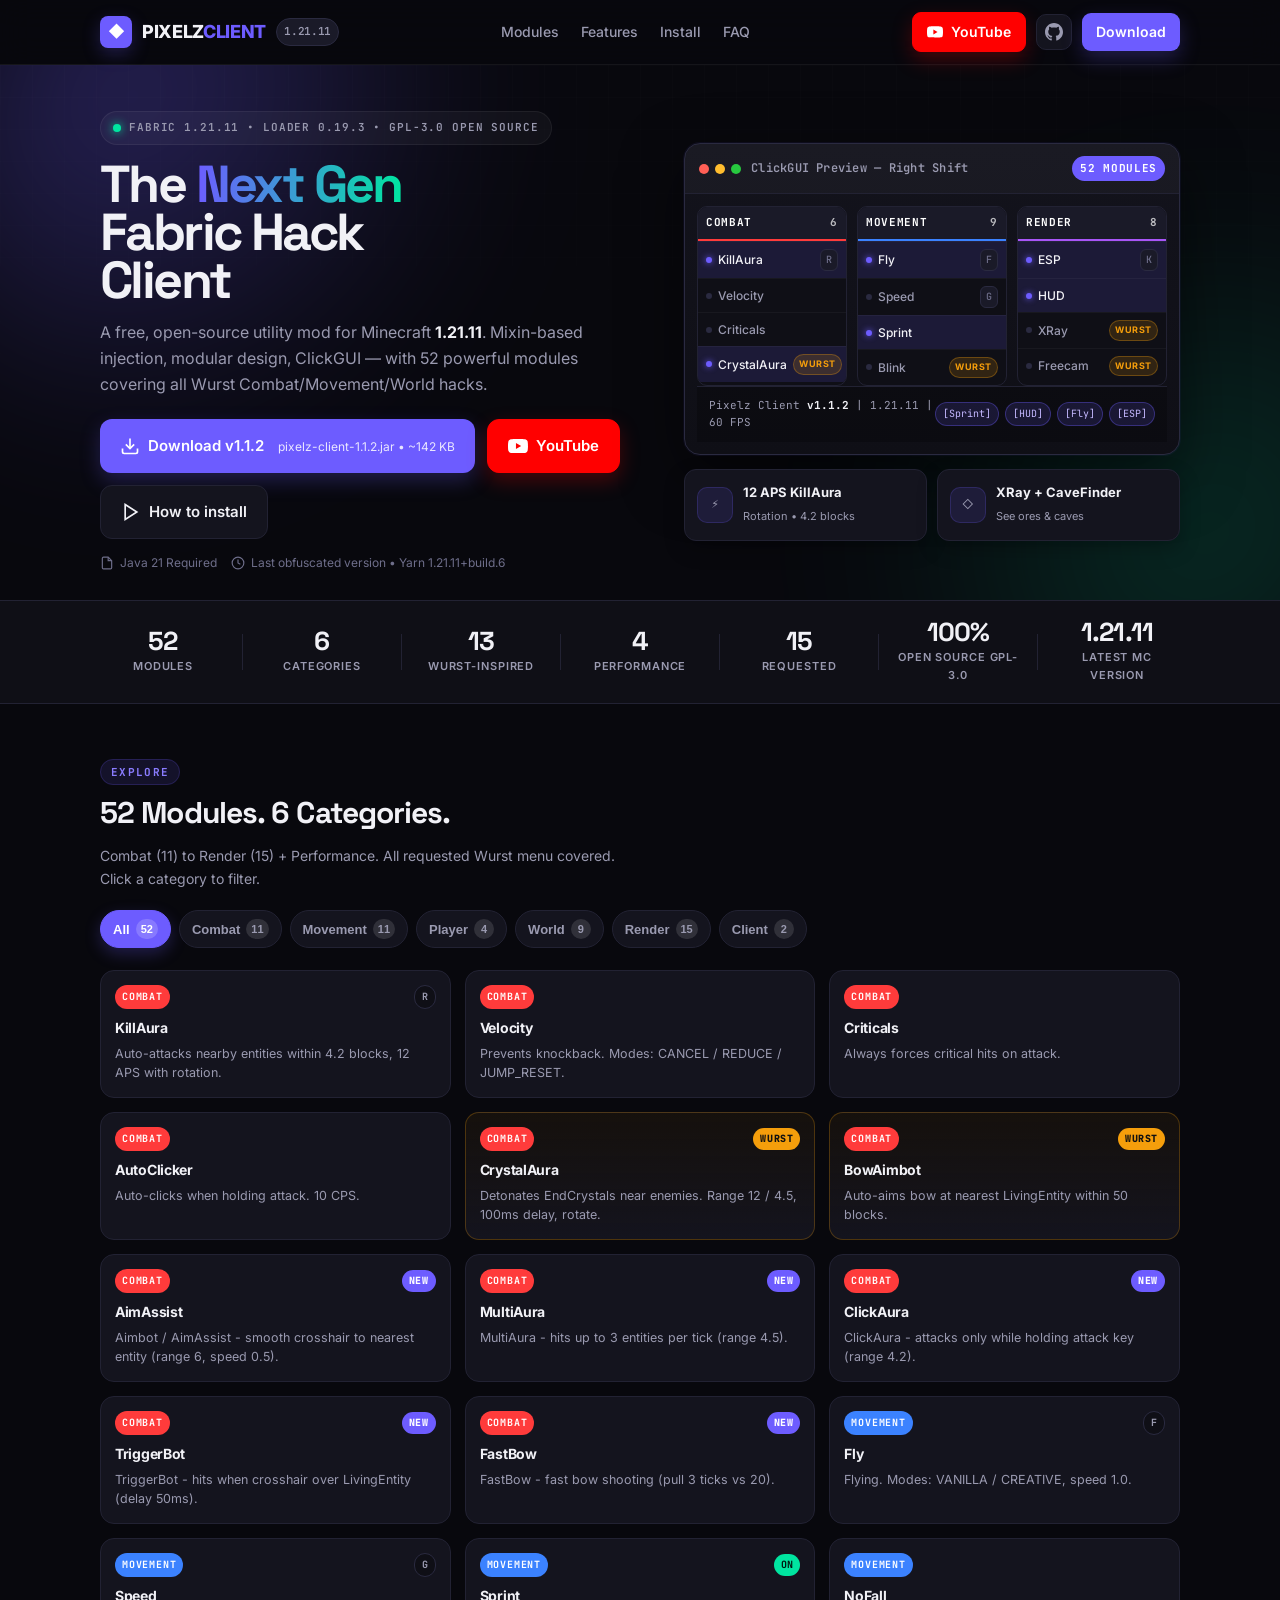
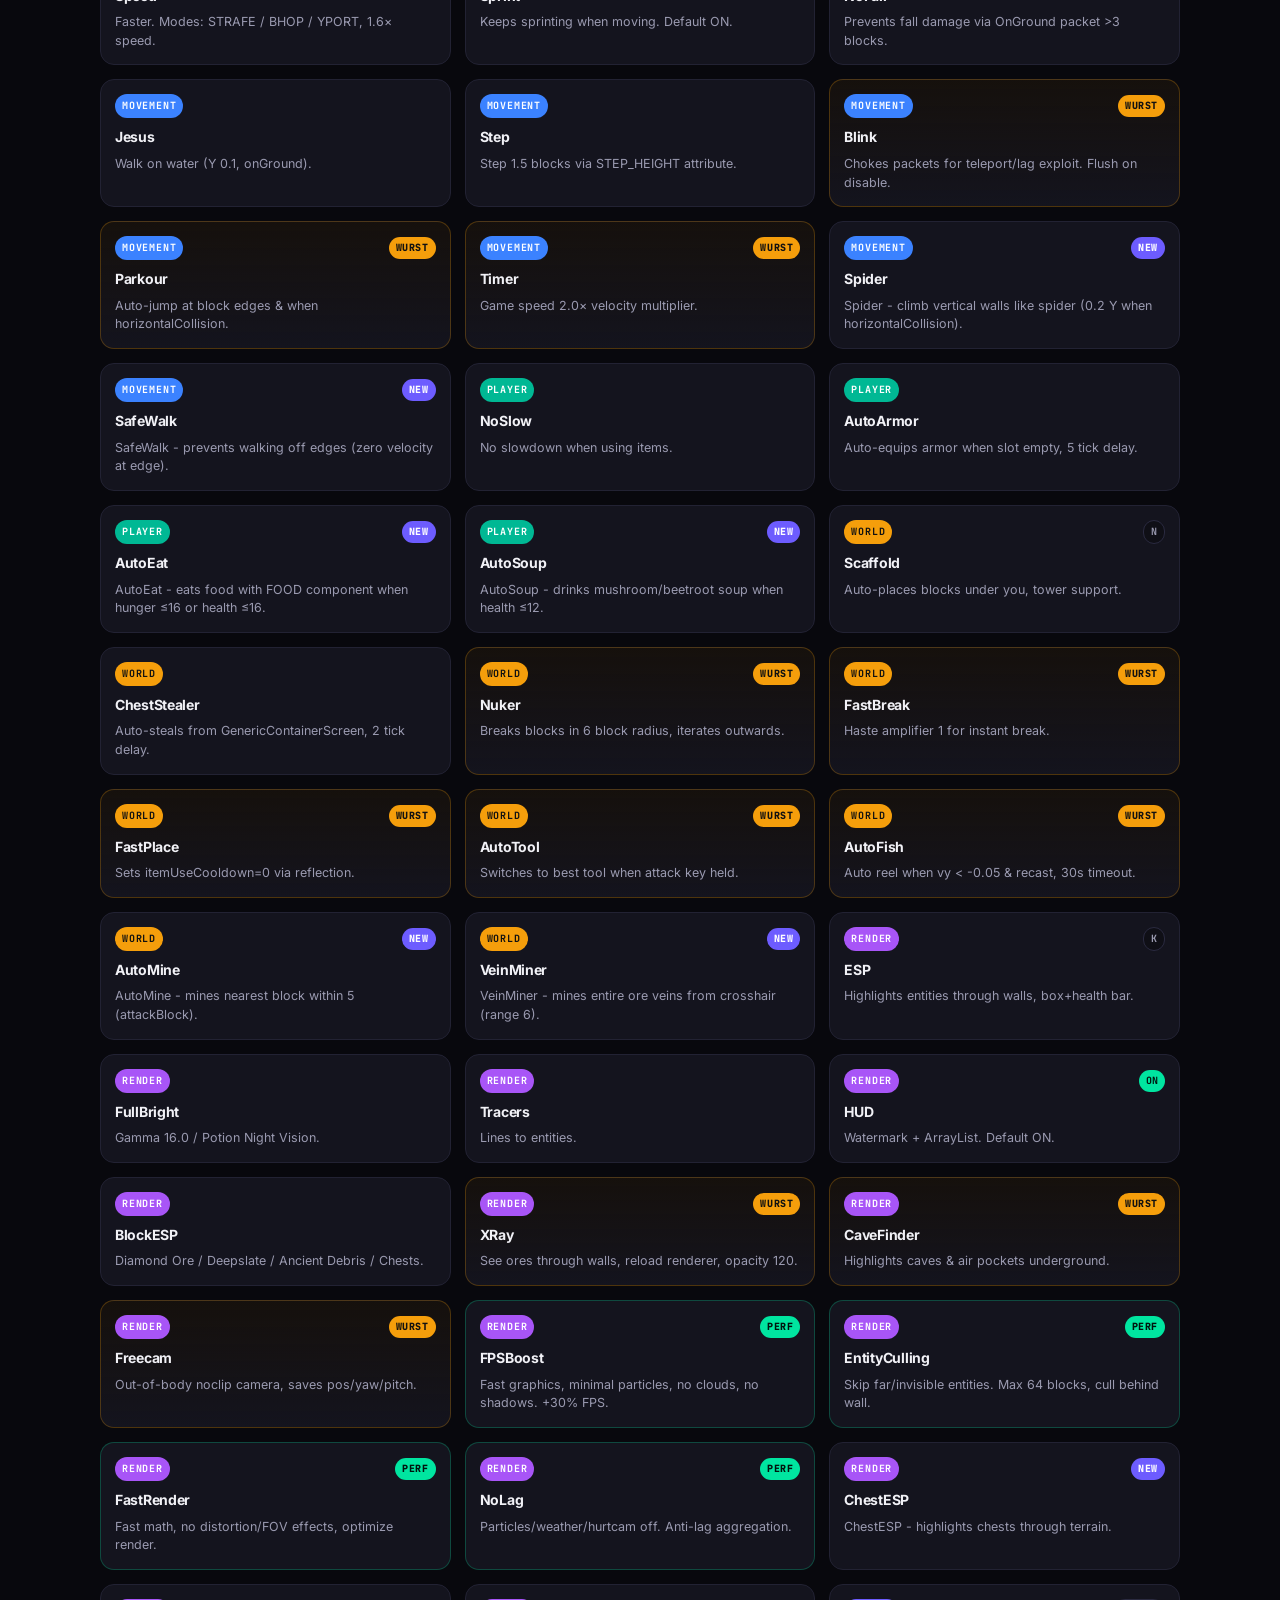
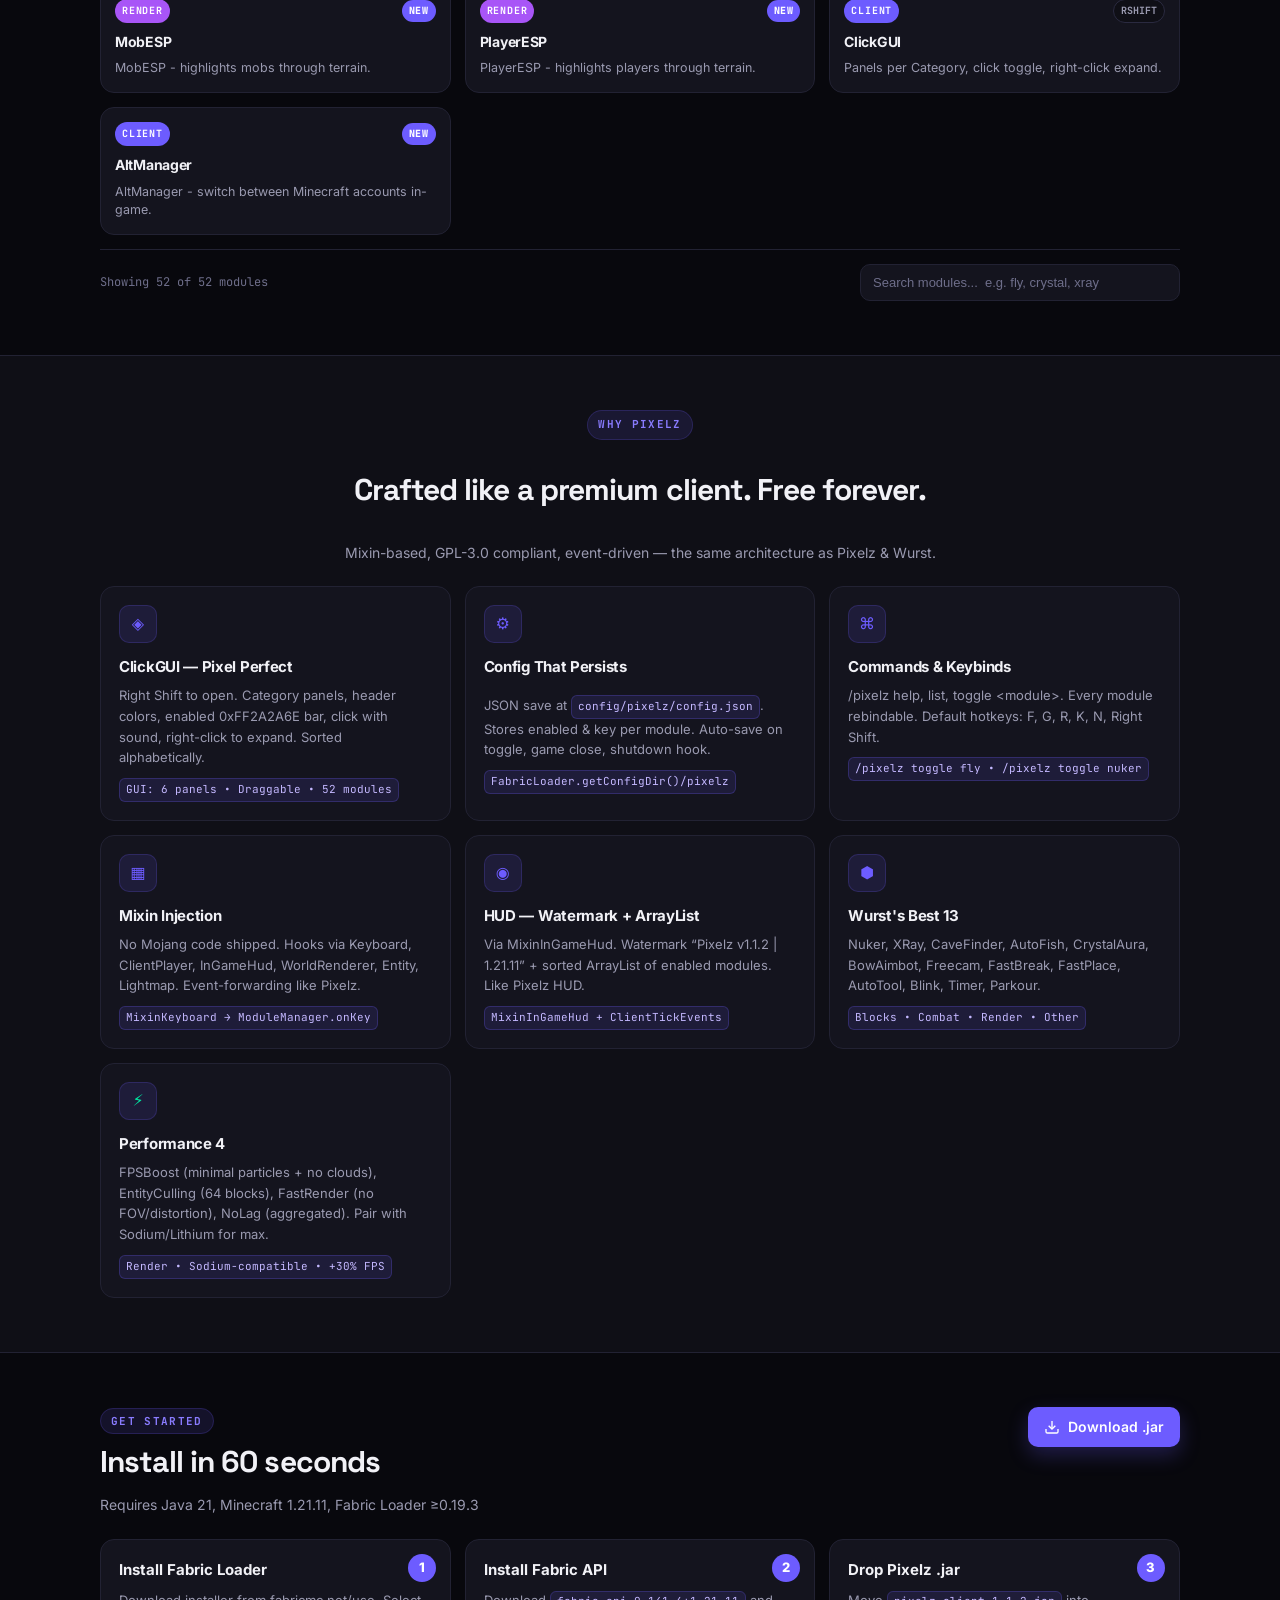
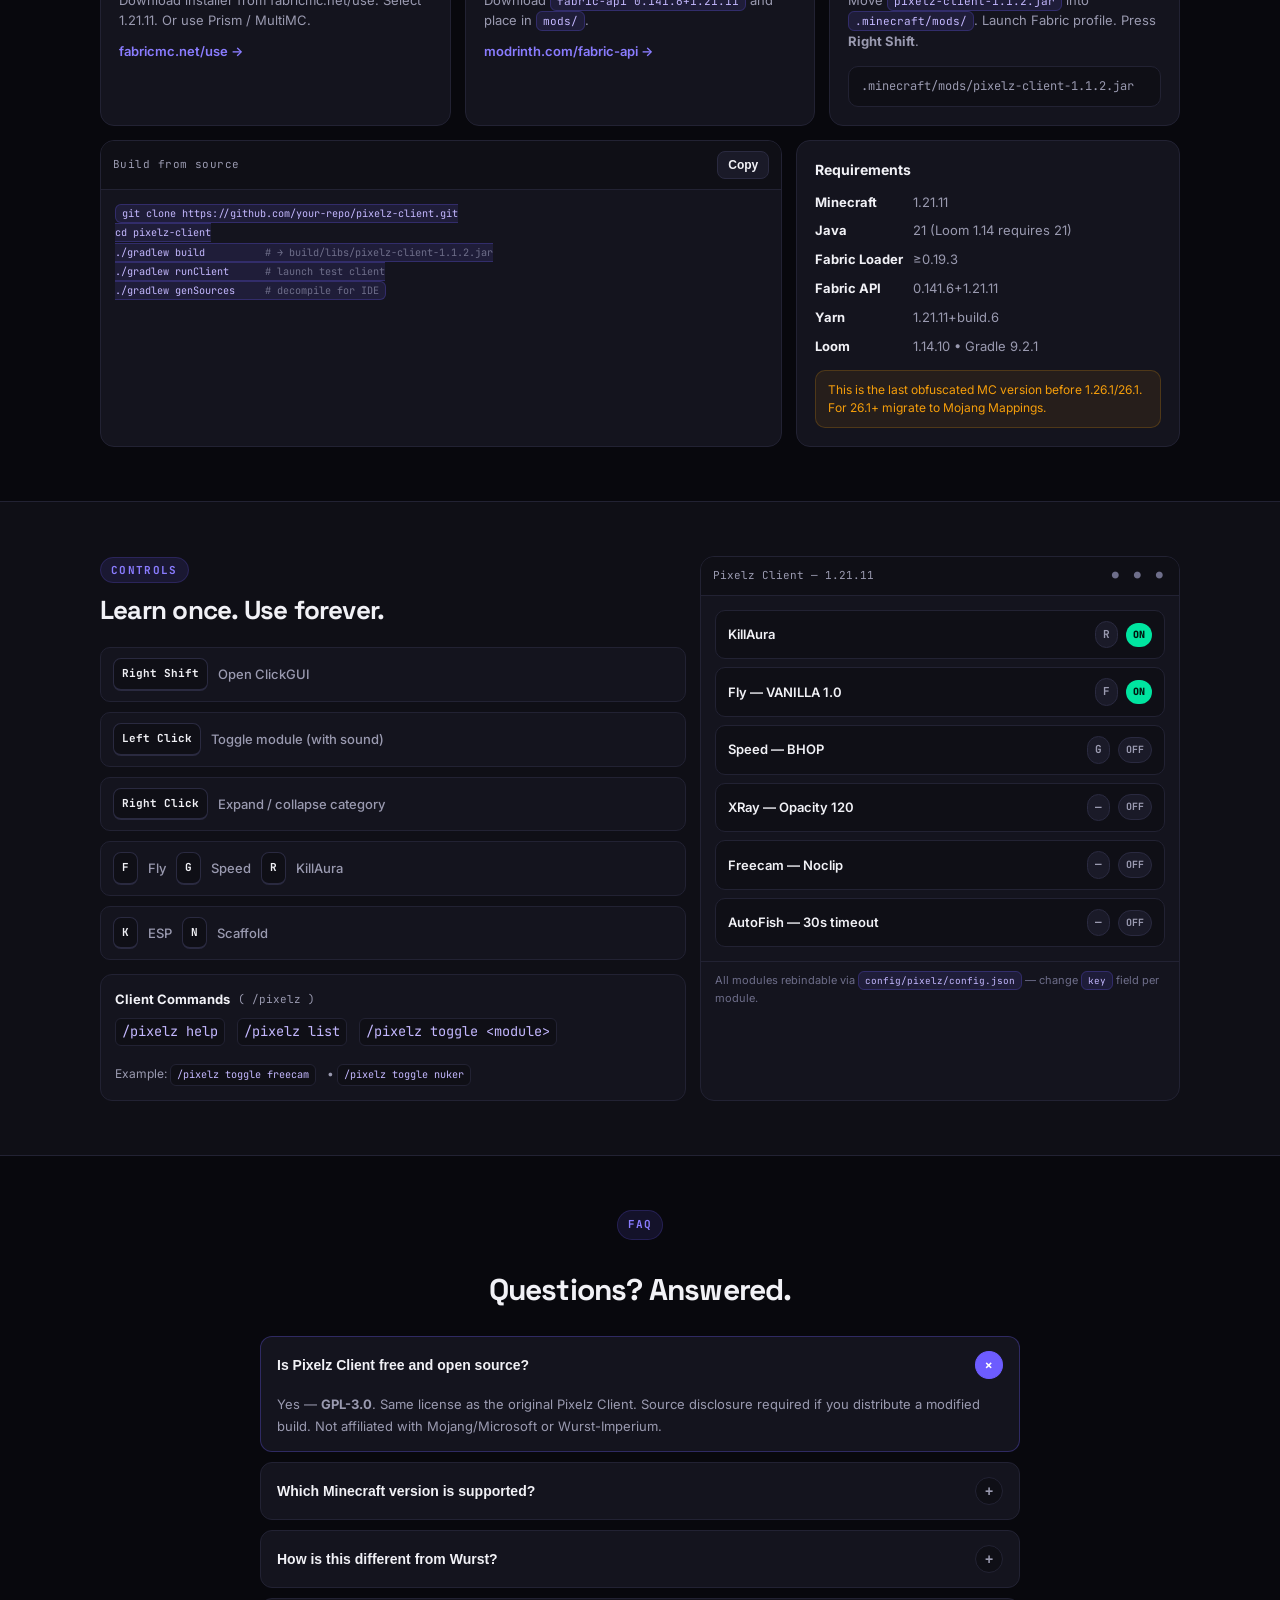
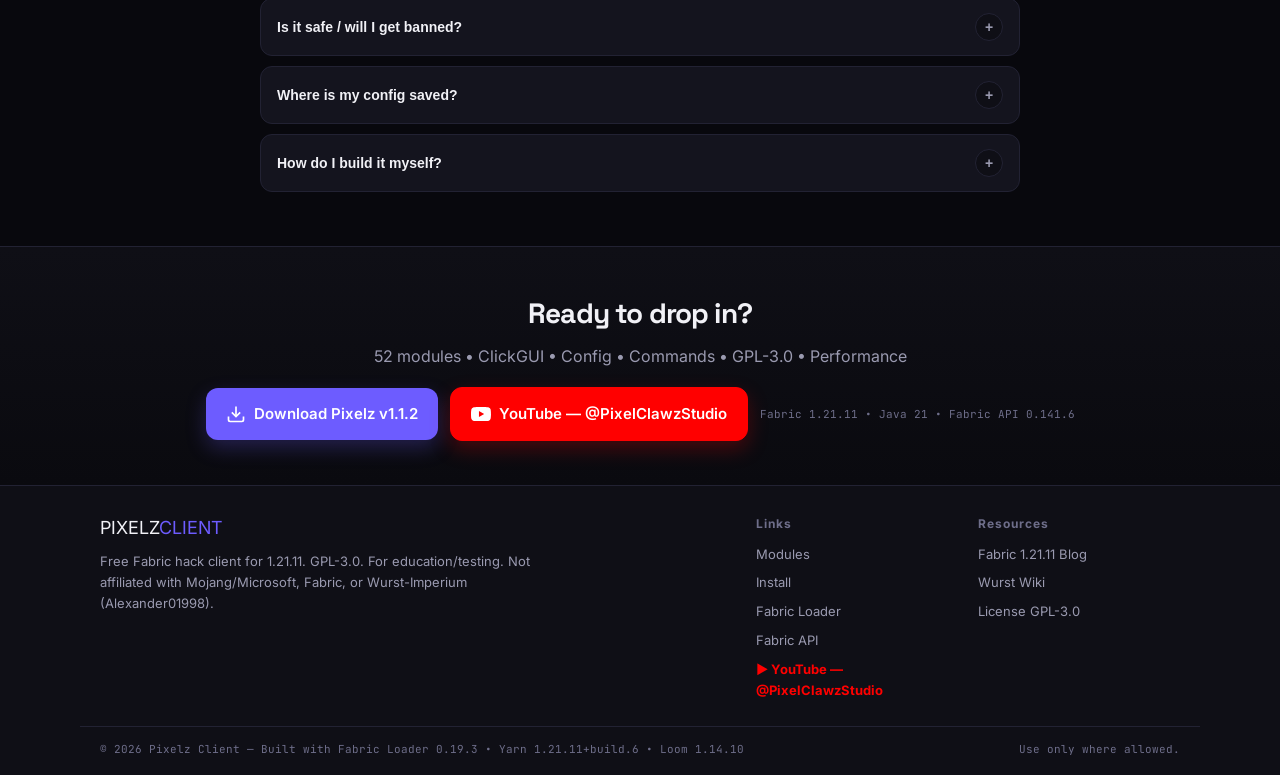
==== commit 0d05ce50: "Fix MixinKeyboard onKey for 1.21.11 (KeyInput) + bump to v1.1.2" ====
--- a/WEBSITE/index.html
+++ b/WEBSITE/index.html
@@ -47,7 +47,7 @@
         <svg width="16" height="16" viewBox="0 0 24 24" fill="currentColor"><path d="M23.498 6.186a3.016 3.016 0 0 0-2.122-2.136C19.505 3.545 12 3.545 12 3.545s-7.505 0-9.377.505A3.017 3.017 0 0 0 .502 6.186C0 8.07 0 12 0 12s0 3.93.502 5.814a3.016 3.016 0 0 0 2.122 2.136c1.872.505 9.376.505 9.376.505s7.505 0 9.377-.505a3.015 3.015 0 0 0 2.122-2.136C24 15.93 24 12 24 12s0-3.93-.502-5.814zM9.545 15.568V8.432L15.818 12l-6.273 3.568z"/></svg>
         YouTube — @PixelClawzStudio
       </a>
-      <a href="#download" class="btn">Download v1.1.1</a>
+      <a href="#download" class="btn">Download v1.1.2</a>
     </div>
   </nav>
 
@@ -75,8 +75,8 @@
         <div class="hero-cta" id="download">
           <a href="#" class="btn btn-lg btn-primary" id="downloadBtn">
             <svg width="20" height="20" viewBox="0 0 24 24" fill="none" stroke="currentColor" stroke-width="2"><path d="M21 15v4a2 2 0 0 1-2 2H5a2 2 0 0 1-2-2v-4"/><polyline points="7 10 12 15 17 10"/><line x1="12" y1="15" x2="12" y2="3"/></svg>
-            Download v1.1.1
-            <span class="btn-sub">pixelz-client-1.1.1.jar •  ~142 KB</span>
+            Download v1.1.2
+            <span class="btn-sub">pixelz-client-1.1.2.jar •  ~142 KB</span>
           </a>
           <a href="https://www.youtube.com/@PixelClawzStudio" target="_blank" rel="noopener" class="btn btn-lg btn-youtube">
             <svg width="20" height="20" viewBox="0 0 24 24" fill="currentColor"><path d="M23.498 6.186a3.016 3.016 0 0 0-2.122-2.136C19.505 3.545 12 3.545 12 3.545s-7.505 0-9.377.505A3.017 3.017 0 0 0 .502 6.186C0 8.07 0 12 0 12s0 3.93.502 5.814a3.016 3.016 0 0 0 2.122 2.136c1.872.505 9.376.505 9.376.505s7.505 0 9.377-.505a3.015 3.015 0 0 0 2.122-2.136C24 15.93 24 12 24 12s0-3.93-.502-5.814zM9.545 15.568V8.432L15.818 12l-6.273 3.568z"/></svg>
@@ -125,7 +125,7 @@
               </div>
             </div>
             <div class="window-footer">
-              <span class="hud-watermark">Pixelz Client <em>v1.1.1</em> | 1.21.11 | 60 FPS</span>
+              <span class="hud-watermark">Pixelz Client <em>v1.1.2</em> | 1.21.11 | 60 FPS</span>
               <span class="hud-arraylist">
                 <span class="ar on">[Sprint]</span>
                 <span class="ar on">[HUD]</span>
@@ -297,7 +297,7 @@
         <div class="feature-card">
           <div class="f-icon">◉</div>
           <h3>HUD — Watermark + ArrayList</h3>
-          <p>Via MixinInGameHud. Watermark “Pixelz v1.1.1 | 1.21.11” + sorted ArrayList of enabled modules. Like Pixelz HUD.</p>
+          <p>Via MixinInGameHud. Watermark “Pixelz v1.1.2 | 1.21.11” + sorted ArrayList of enabled modules. Like Pixelz HUD.</p>
           <code>MixinInGameHud + ClientTickEvents</code>
         </div>
         <div class="feature-card">
@@ -344,17 +344,17 @@
         <div class="step">
           <span class="step-n">3</span>
           <h3>Drop Pixelz .jar</h3>
-          <p>Move <code>pixelz-client-1.1.1.jar</code> into <code>.minecraft/mods/</code>. Launch Fabric profile. Press <b>Right Shift</b>.</p>
-          <code class="step-code">.minecraft/mods/pixelz-client-1.1.1.jar</code>
+          <p>Move <code>pixelz-client-1.1.2.jar</code> into <code>.minecraft/mods/</code>. Launch Fabric profile. Press <b>Right Shift</b>.</p>
+          <code class="step-code">.minecraft/mods/pixelz-client-1.1.2.jar</code>
         </div>
       </div>
 
       <div class="install-extra">
         <div class="code-block">
-          <div class="code-bar"><span>Build from source</span><button class="copy-btn" data-copy="git clone https://github.com/your-repo/pixelz-client.git&#10;cd pixelz-client&#10;./gradlew build  # → build/libs/pixelz-client-1.1.1.jar">Copy</button></div>
+          <div class="code-bar"><span>Build from source</span><button class="copy-btn" data-copy="git clone https://github.com/your-repo/pixelz-client.git&#10;cd pixelz-client&#10;./gradlew build  # → build/libs/pixelz-client-1.1.2.jar">Copy</button></div>
 <pre><code>git clone https://github.com/your-repo/pixelz-client.git
 cd pixelz-client
-./gradlew build          <span class="c"># → build/libs/pixelz-client-1.1.1.jar</span>
+./gradlew build          <span class="c"># → build/libs/pixelz-client-1.1.2.jar</span>
 ./gradlew runClient      <span class="c"># launch test client</span>
 ./gradlew genSources     <span class="c"># decompile for IDE</span></code></pre>
         </div>
@@ -442,7 +442,7 @@
         </div>
         <div class="faq-item">
           <button class="faq-q">How do I build it myself? <span>+</span></button>
-          <div class="faq-a"><p>Requires Java 21. Run <code>./gradlew build</code> → <code>build/libs/pixelz-client-1.1.1.jar</code>. Use <code>./gradlew runClient</code> to test, <code>./gradlew genSources</code> for IDE decompile.</p></div>
+          <div class="faq-a"><p>Requires Java 21. Run <code>./gradlew build</code> → <code>build/libs/pixelz-client-1.1.2.jar</code>. Use <code>./gradlew runClient</code> to test, <code>./gradlew genSources</code> for IDE decompile.</p></div>
         </div>
       </div>
     </div>
@@ -454,7 +454,7 @@
       <h2>Ready to drop in?</h2>
       <p>52 modules • ClickGUI • Config • Commands • GPL-3.0 • Performance</p>
       <div class="cta-row">
-        <a href="#" class="btn btn-lg btn-primary" id="downloadBtn3"><svg width="20" height="20" viewBox="0 0 24 24" fill="none" stroke="currentColor" stroke-width="2"><path d="M21 15v4a2 2 0 0 1-2 2H5a2 2 0 0 1-2-2v-4"/><polyline points="7 10 12 15 17 10"/><line x1="12" y1="15" x2="12" y2="3"/></svg> Download Pixelz v1.1.1</a>
+        <a href="#" class="btn btn-lg btn-primary" id="downloadBtn3"><svg width="20" height="20" viewBox="0 0 24 24" fill="none" stroke="currentColor" stroke-width="2"><path d="M21 15v4a2 2 0 0 1-2 2H5a2 2 0 0 1-2-2v-4"/><polyline points="7 10 12 15 17 10"/><line x1="12" y1="15" x2="12" y2="3"/></svg> Download Pixelz v1.1.2</a>
         <a href="https://www.youtube.com/@PixelClawzStudio" target="_blank" rel="noopener" class="btn btn-lg btn-youtube">
           <svg width="20" height="20" viewBox="0 0 24 24" fill="currentColor"><path d="M23.498 6.186a3.016 3.016 0 0 0-2.122-2.136C19.505 3.545 12 3.545 12 3.545s-7.505 0-9.377.505A3.017 3.017 0 0 0 .502 6.186C0 8.07 0 12 0 12s0 3.93.502 5.814a3.016 3.016 0 0 0 2.122 2.136c1.872.505 9.376.505 9.376.505s7.505 0 9.377-.505a3.015 3.015 0 0 0 2.122-2.136C24 15.93 24 12 24 12s0-3.93-.502-5.814zM9.545 15.568V8.432L15.818 12l-6.273 3.568z"/></svg>
           YouTube — @PixelClawzStudio
@@ -500,3 +500,5 @@
 </body>
 </html>
 
+
+
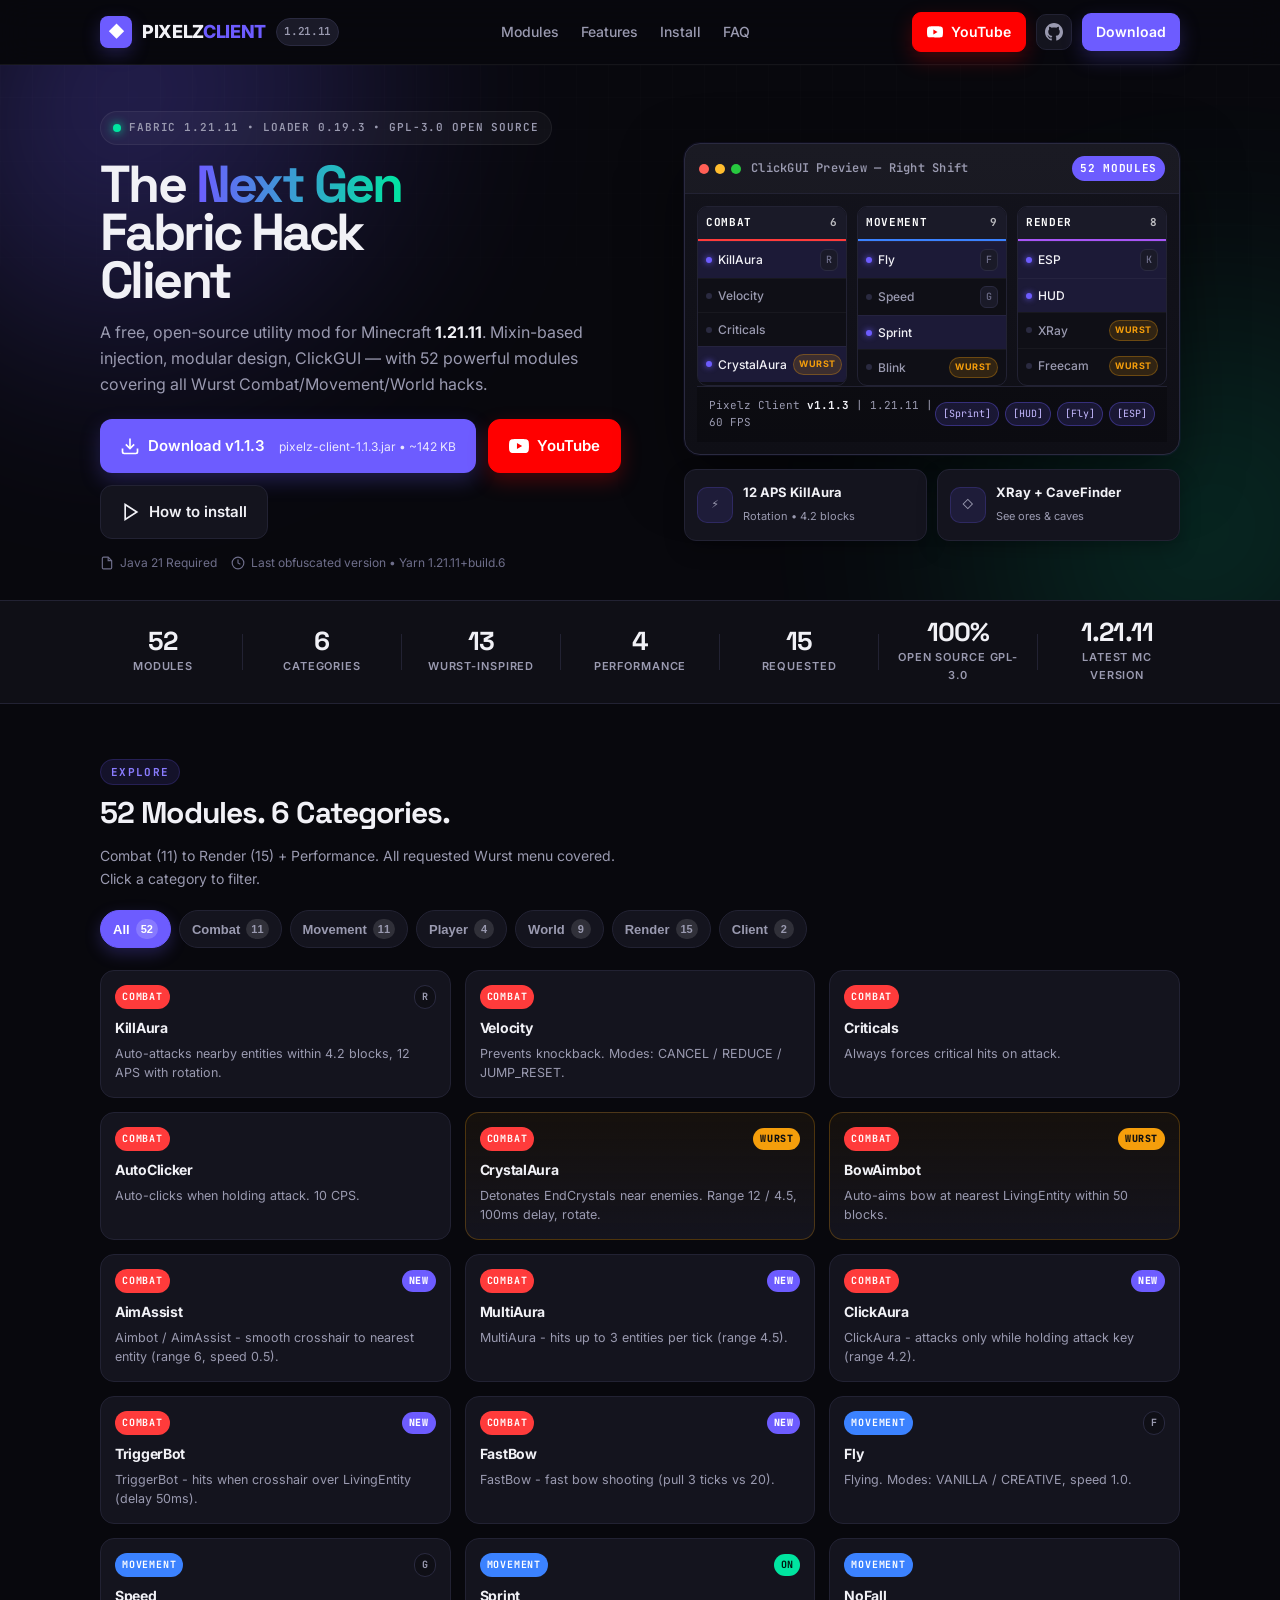
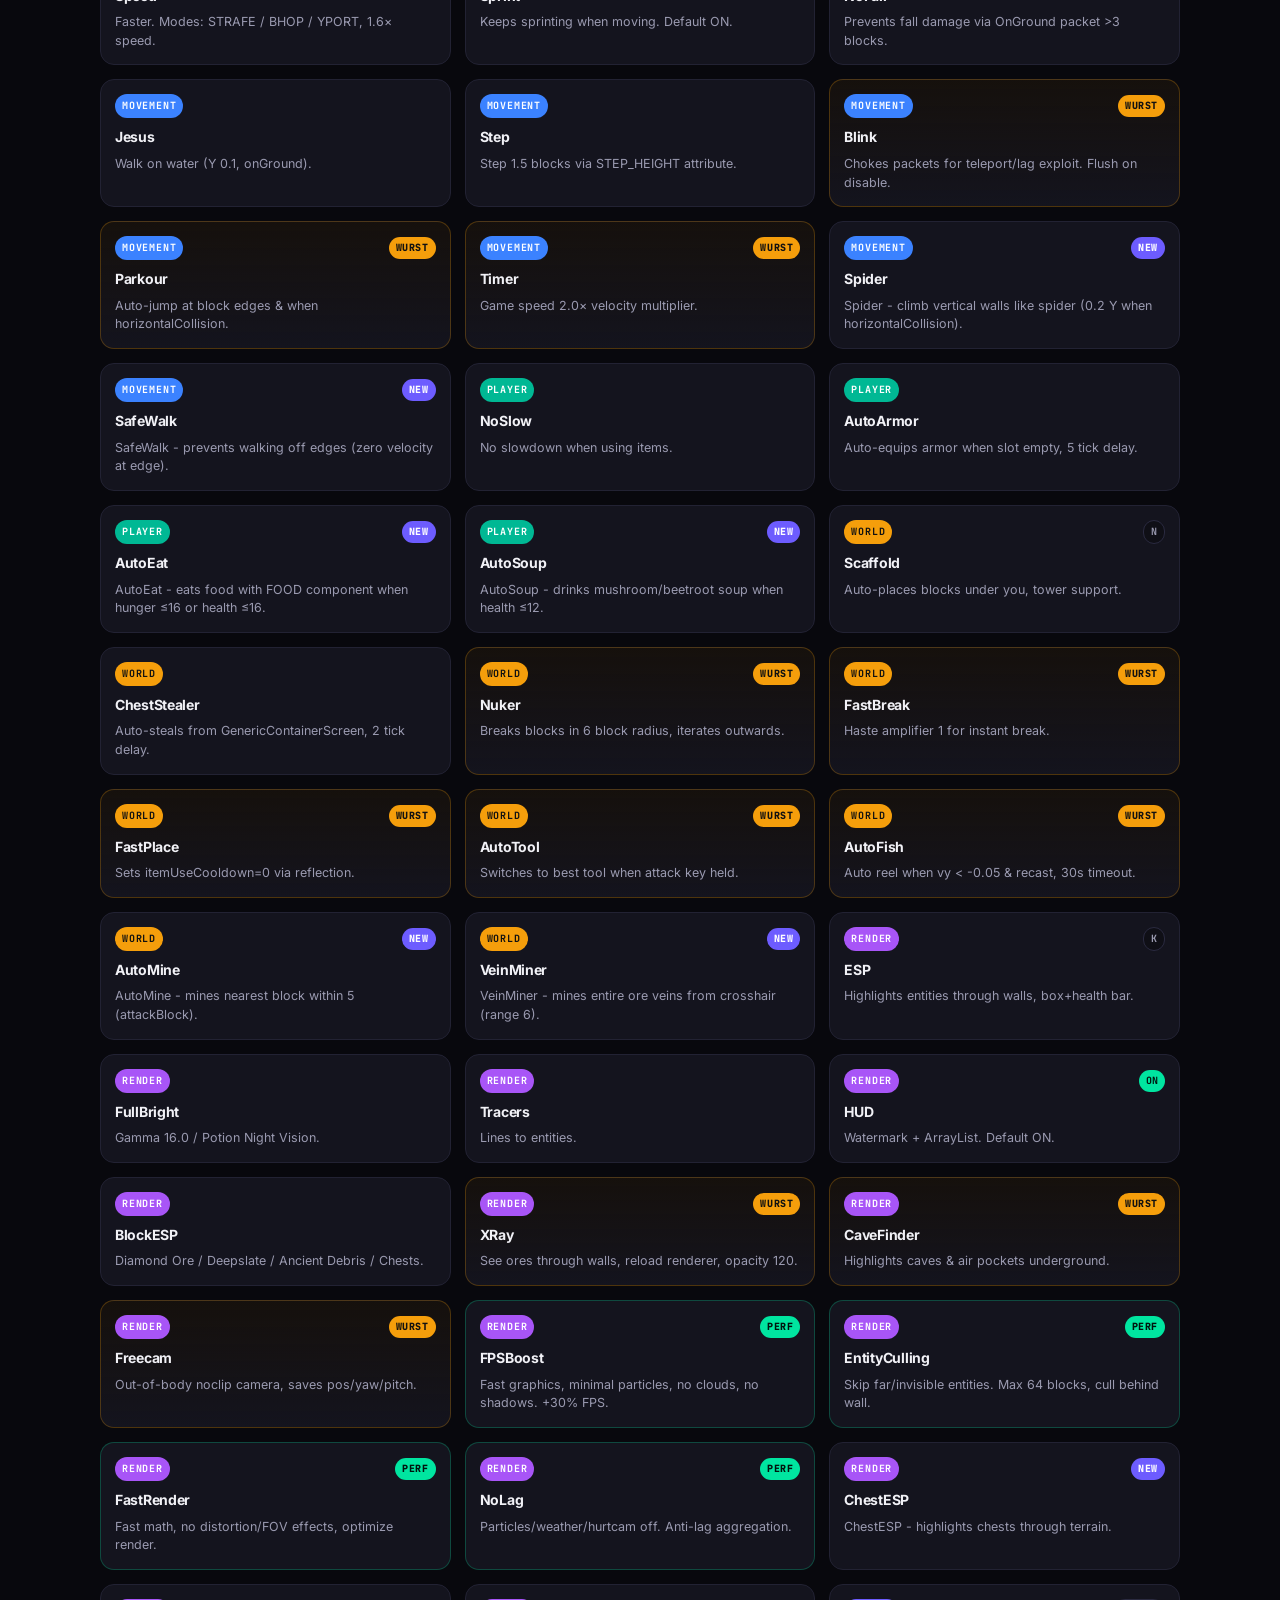
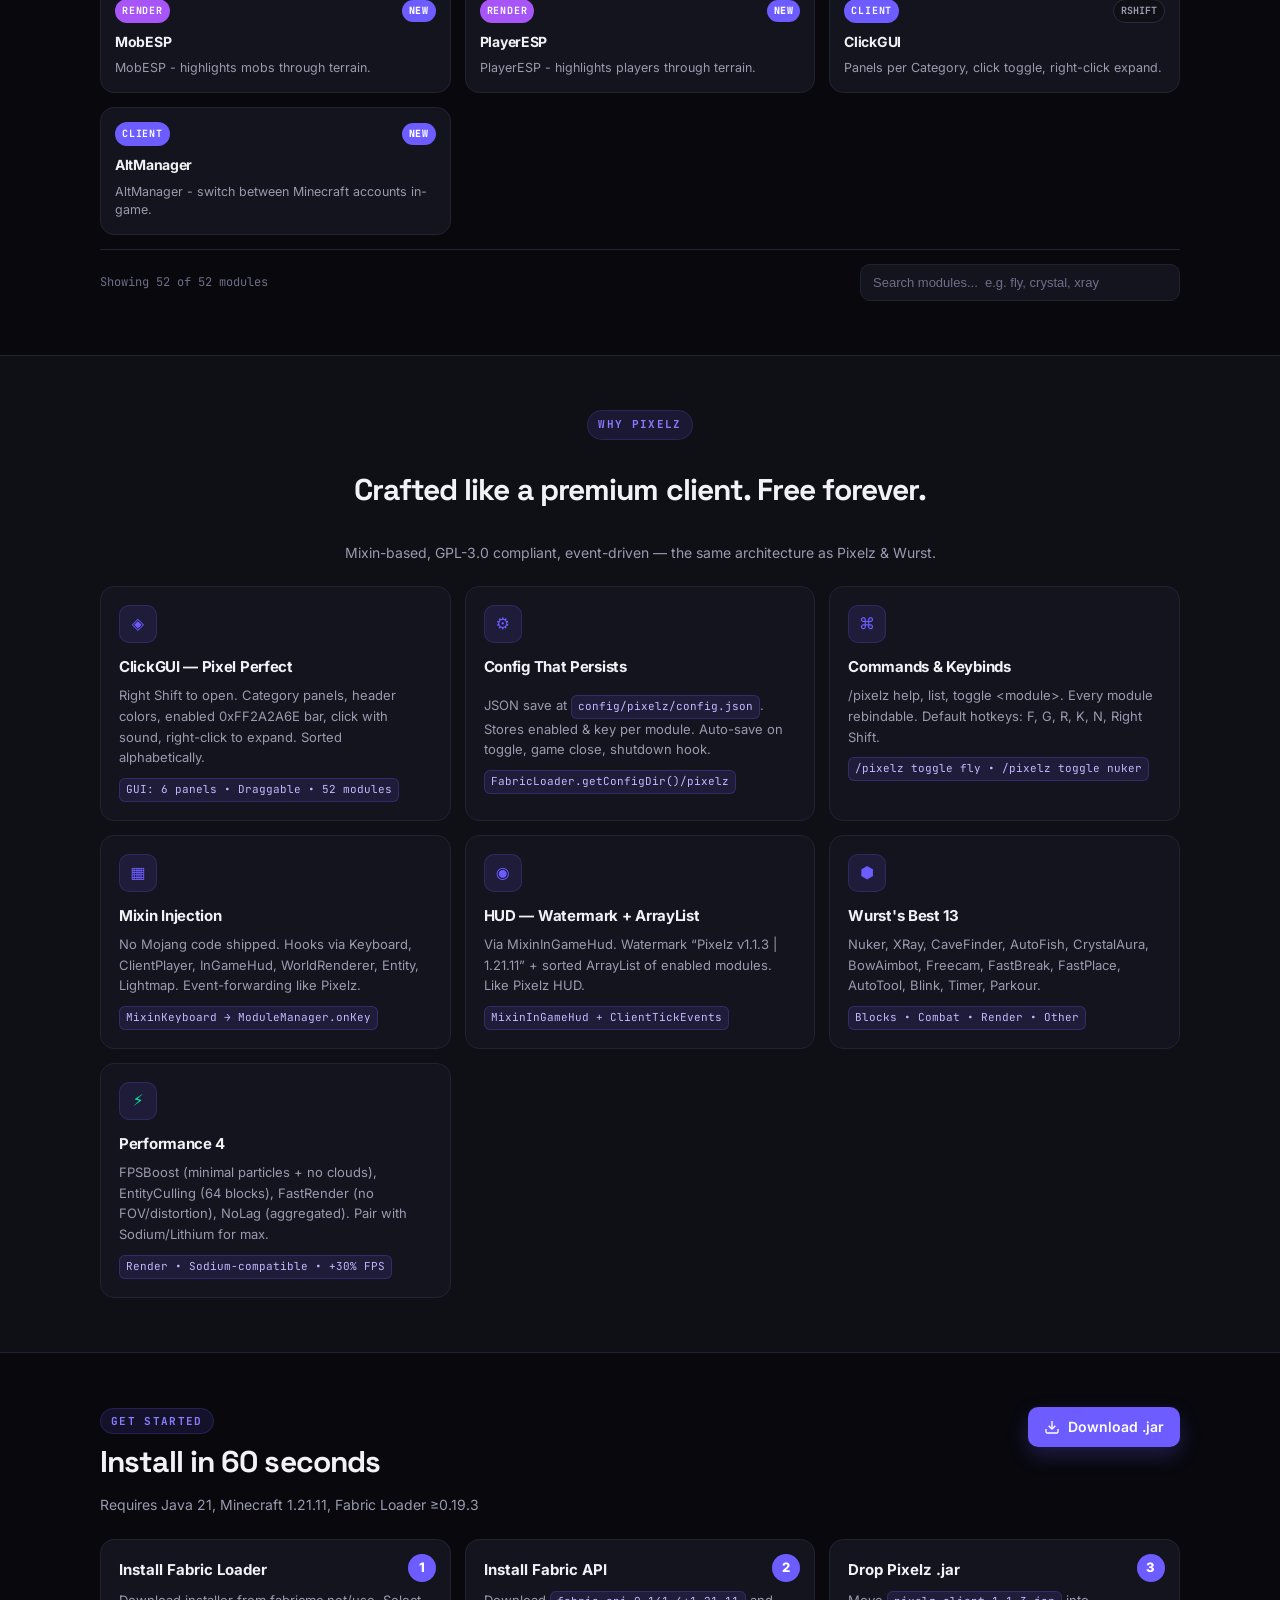
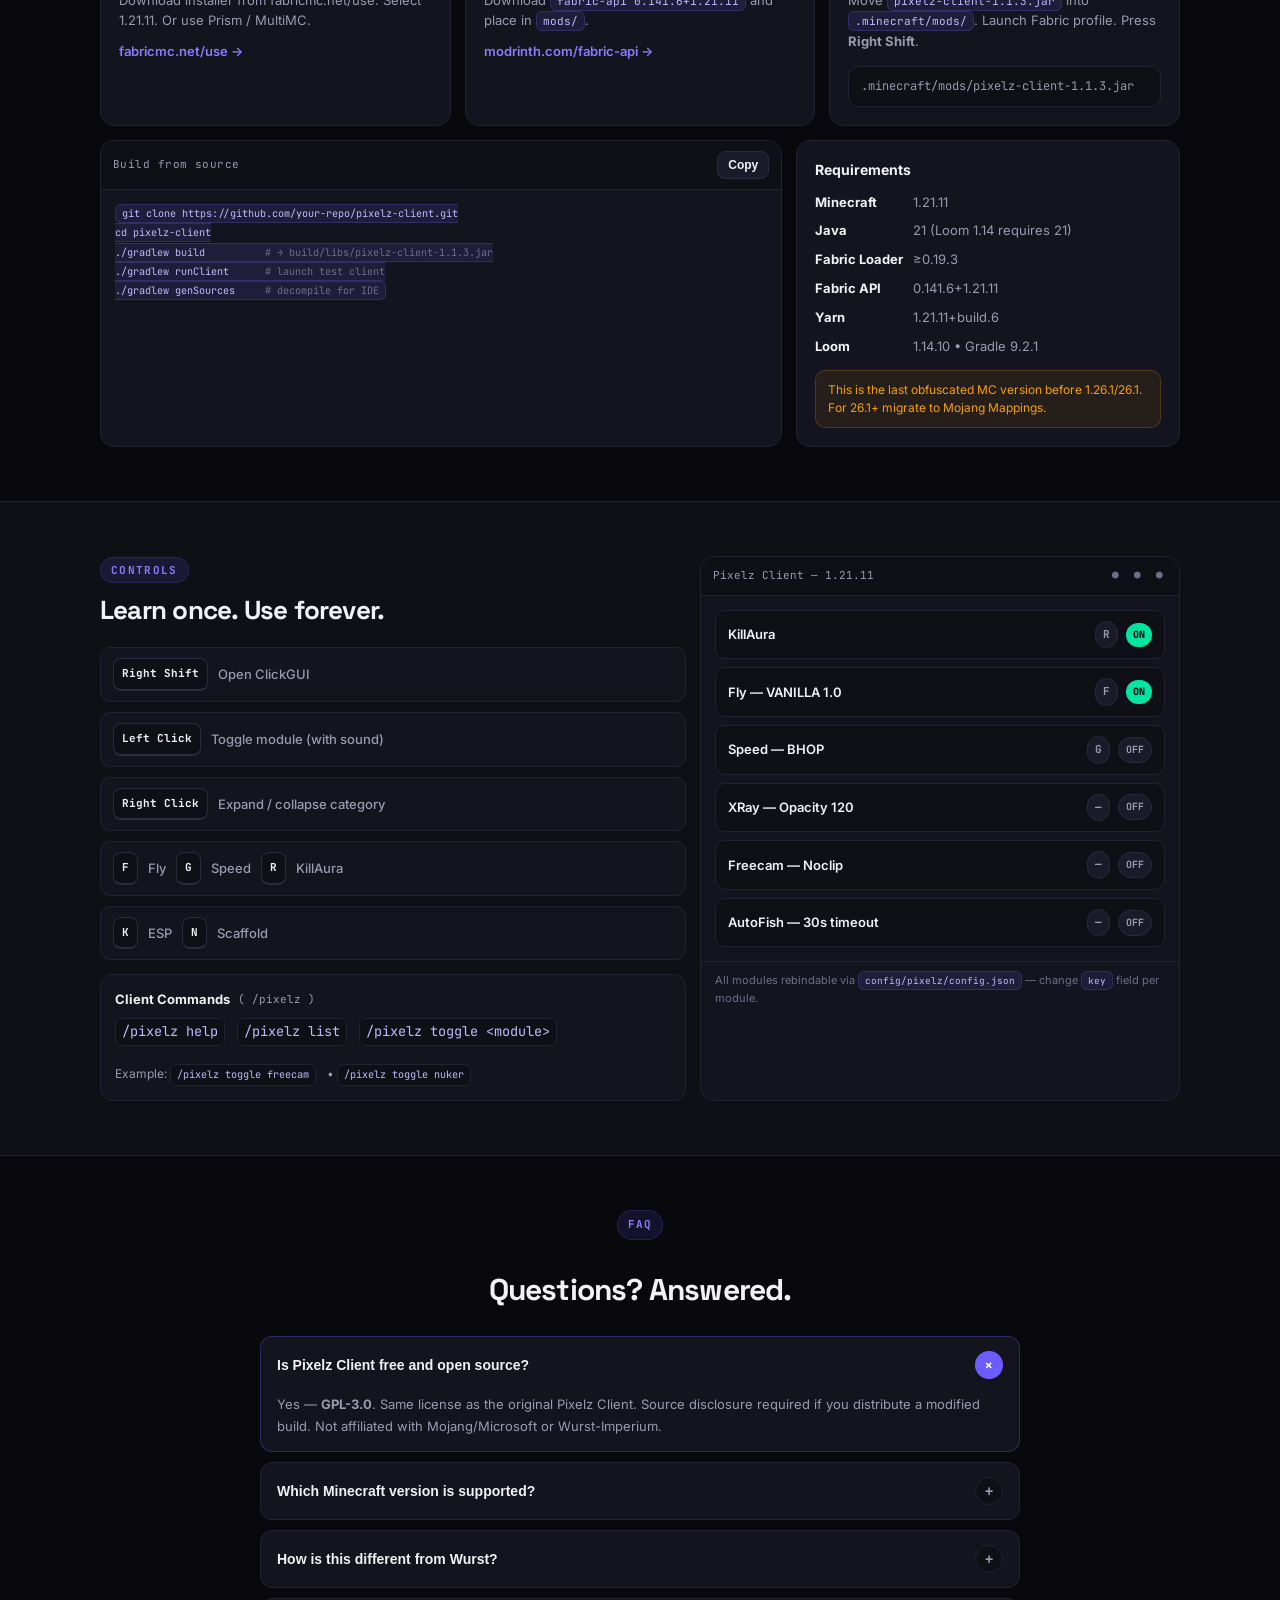
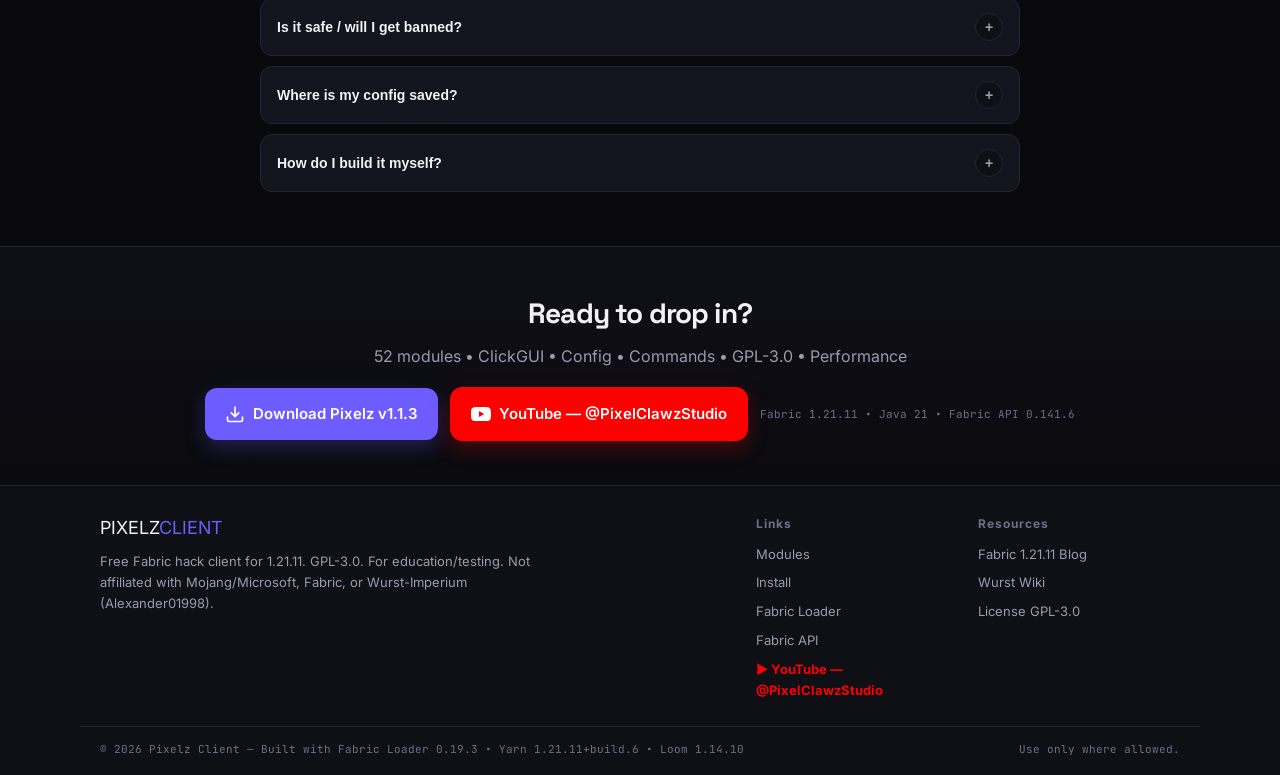
==== commit 807d0d44: "Fix MixinLightmapTextureManager for 1.21.11 (no NativeImage.setColor) + bump to v1.1.3" ====
--- a/WEBSITE/index.html
+++ b/WEBSITE/index.html
@@ -47,7 +47,7 @@
         <svg width="16" height="16" viewBox="0 0 24 24" fill="currentColor"><path d="M23.498 6.186a3.016 3.016 0 0 0-2.122-2.136C19.505 3.545 12 3.545 12 3.545s-7.505 0-9.377.505A3.017 3.017 0 0 0 .502 6.186C0 8.07 0 12 0 12s0 3.93.502 5.814a3.016 3.016 0 0 0 2.122 2.136c1.872.505 9.376.505 9.376.505s7.505 0 9.377-.505a3.015 3.015 0 0 0 2.122-2.136C24 15.93 24 12 24 12s0-3.93-.502-5.814zM9.545 15.568V8.432L15.818 12l-6.273 3.568z"/></svg>
         YouTube — @PixelClawzStudio
       </a>
-      <a href="#download" class="btn">Download v1.1.2</a>
+      <a href="#download" class="btn">Download v1.1.3</a>
     </div>
   </nav>
 
@@ -75,8 +75,8 @@
         <div class="hero-cta" id="download">
           <a href="#" class="btn btn-lg btn-primary" id="downloadBtn">
             <svg width="20" height="20" viewBox="0 0 24 24" fill="none" stroke="currentColor" stroke-width="2"><path d="M21 15v4a2 2 0 0 1-2 2H5a2 2 0 0 1-2-2v-4"/><polyline points="7 10 12 15 17 10"/><line x1="12" y1="15" x2="12" y2="3"/></svg>
-            Download v1.1.2
-            <span class="btn-sub">pixelz-client-1.1.2.jar •  ~142 KB</span>
+            Download v1.1.3
+            <span class="btn-sub">pixelz-client-1.1.3.jar •  ~142 KB</span>
           </a>
           <a href="https://www.youtube.com/@PixelClawzStudio" target="_blank" rel="noopener" class="btn btn-lg btn-youtube">
             <svg width="20" height="20" viewBox="0 0 24 24" fill="currentColor"><path d="M23.498 6.186a3.016 3.016 0 0 0-2.122-2.136C19.505 3.545 12 3.545 12 3.545s-7.505 0-9.377.505A3.017 3.017 0 0 0 .502 6.186C0 8.07 0 12 0 12s0 3.93.502 5.814a3.016 3.016 0 0 0 2.122 2.136c1.872.505 9.376.505 9.376.505s7.505 0 9.377-.505a3.015 3.015 0 0 0 2.122-2.136C24 15.93 24 12 24 12s0-3.93-.502-5.814zM9.545 15.568V8.432L15.818 12l-6.273 3.568z"/></svg>
@@ -125,7 +125,7 @@
               </div>
             </div>
             <div class="window-footer">
-              <span class="hud-watermark">Pixelz Client <em>v1.1.2</em> | 1.21.11 | 60 FPS</span>
+              <span class="hud-watermark">Pixelz Client <em>v1.1.3</em> | 1.21.11 | 60 FPS</span>
               <span class="hud-arraylist">
                 <span class="ar on">[Sprint]</span>
                 <span class="ar on">[HUD]</span>
@@ -297,7 +297,7 @@
         <div class="feature-card">
           <div class="f-icon">◉</div>
           <h3>HUD — Watermark + ArrayList</h3>
-          <p>Via MixinInGameHud. Watermark “Pixelz v1.1.2 | 1.21.11” + sorted ArrayList of enabled modules. Like Pixelz HUD.</p>
+          <p>Via MixinInGameHud. Watermark “Pixelz v1.1.3 | 1.21.11” + sorted ArrayList of enabled modules. Like Pixelz HUD.</p>
           <code>MixinInGameHud + ClientTickEvents</code>
         </div>
         <div class="feature-card">
@@ -344,17 +344,17 @@
         <div class="step">
           <span class="step-n">3</span>
           <h3>Drop Pixelz .jar</h3>
-          <p>Move <code>pixelz-client-1.1.2.jar</code> into <code>.minecraft/mods/</code>. Launch Fabric profile. Press <b>Right Shift</b>.</p>
-          <code class="step-code">.minecraft/mods/pixelz-client-1.1.2.jar</code>
+          <p>Move <code>pixelz-client-1.1.3.jar</code> into <code>.minecraft/mods/</code>. Launch Fabric profile. Press <b>Right Shift</b>.</p>
+          <code class="step-code">.minecraft/mods/pixelz-client-1.1.3.jar</code>
         </div>
       </div>
 
       <div class="install-extra">
         <div class="code-block">
-          <div class="code-bar"><span>Build from source</span><button class="copy-btn" data-copy="git clone https://github.com/your-repo/pixelz-client.git&#10;cd pixelz-client&#10;./gradlew build  # → build/libs/pixelz-client-1.1.2.jar">Copy</button></div>
+          <div class="code-bar"><span>Build from source</span><button class="copy-btn" data-copy="git clone https://github.com/your-repo/pixelz-client.git&#10;cd pixelz-client&#10;./gradlew build  # → build/libs/pixelz-client-1.1.3.jar">Copy</button></div>
 <pre><code>git clone https://github.com/your-repo/pixelz-client.git
 cd pixelz-client
-./gradlew build          <span class="c"># → build/libs/pixelz-client-1.1.2.jar</span>
+./gradlew build          <span class="c"># → build/libs/pixelz-client-1.1.3.jar</span>
 ./gradlew runClient      <span class="c"># launch test client</span>
 ./gradlew genSources     <span class="c"># decompile for IDE</span></code></pre>
         </div>
@@ -442,7 +442,7 @@
         </div>
         <div class="faq-item">
           <button class="faq-q">How do I build it myself? <span>+</span></button>
-          <div class="faq-a"><p>Requires Java 21. Run <code>./gradlew build</code> → <code>build/libs/pixelz-client-1.1.2.jar</code>. Use <code>./gradlew runClient</code> to test, <code>./gradlew genSources</code> for IDE decompile.</p></div>
+          <div class="faq-a"><p>Requires Java 21. Run <code>./gradlew build</code> → <code>build/libs/pixelz-client-1.1.3.jar</code>. Use <code>./gradlew runClient</code> to test, <code>./gradlew genSources</code> for IDE decompile.</p></div>
         </div>
       </div>
     </div>
@@ -454,7 +454,7 @@
       <h2>Ready to drop in?</h2>
       <p>52 modules • ClickGUI • Config • Commands • GPL-3.0 • Performance</p>
       <div class="cta-row">
-        <a href="#" class="btn btn-lg btn-primary" id="downloadBtn3"><svg width="20" height="20" viewBox="0 0 24 24" fill="none" stroke="currentColor" stroke-width="2"><path d="M21 15v4a2 2 0 0 1-2 2H5a2 2 0 0 1-2-2v-4"/><polyline points="7 10 12 15 17 10"/><line x1="12" y1="15" x2="12" y2="3"/></svg> Download Pixelz v1.1.2</a>
+        <a href="#" class="btn btn-lg btn-primary" id="downloadBtn3"><svg width="20" height="20" viewBox="0 0 24 24" fill="none" stroke="currentColor" stroke-width="2"><path d="M21 15v4a2 2 0 0 1-2 2H5a2 2 0 0 1-2-2v-4"/><polyline points="7 10 12 15 17 10"/><line x1="12" y1="15" x2="12" y2="3"/></svg> Download Pixelz v1.1.3</a>
         <a href="https://www.youtube.com/@PixelClawzStudio" target="_blank" rel="noopener" class="btn btn-lg btn-youtube">
           <svg width="20" height="20" viewBox="0 0 24 24" fill="currentColor"><path d="M23.498 6.186a3.016 3.016 0 0 0-2.122-2.136C19.505 3.545 12 3.545 12 3.545s-7.505 0-9.377.505A3.017 3.017 0 0 0 .502 6.186C0 8.07 0 12 0 12s0 3.93.502 5.814a3.016 3.016 0 0 0 2.122 2.136c1.872.505 9.376.505 9.376.505s7.505 0 9.377-.505a3.015 3.015 0 0 0 2.122-2.136C24 15.93 24 12 24 12s0-3.93-.502-5.814zM9.545 15.568V8.432L15.818 12l-6.273 3.568z"/></svg>
           YouTube — @PixelClawzStudio
@@ -502,3 +502,4 @@
 
 
 
+
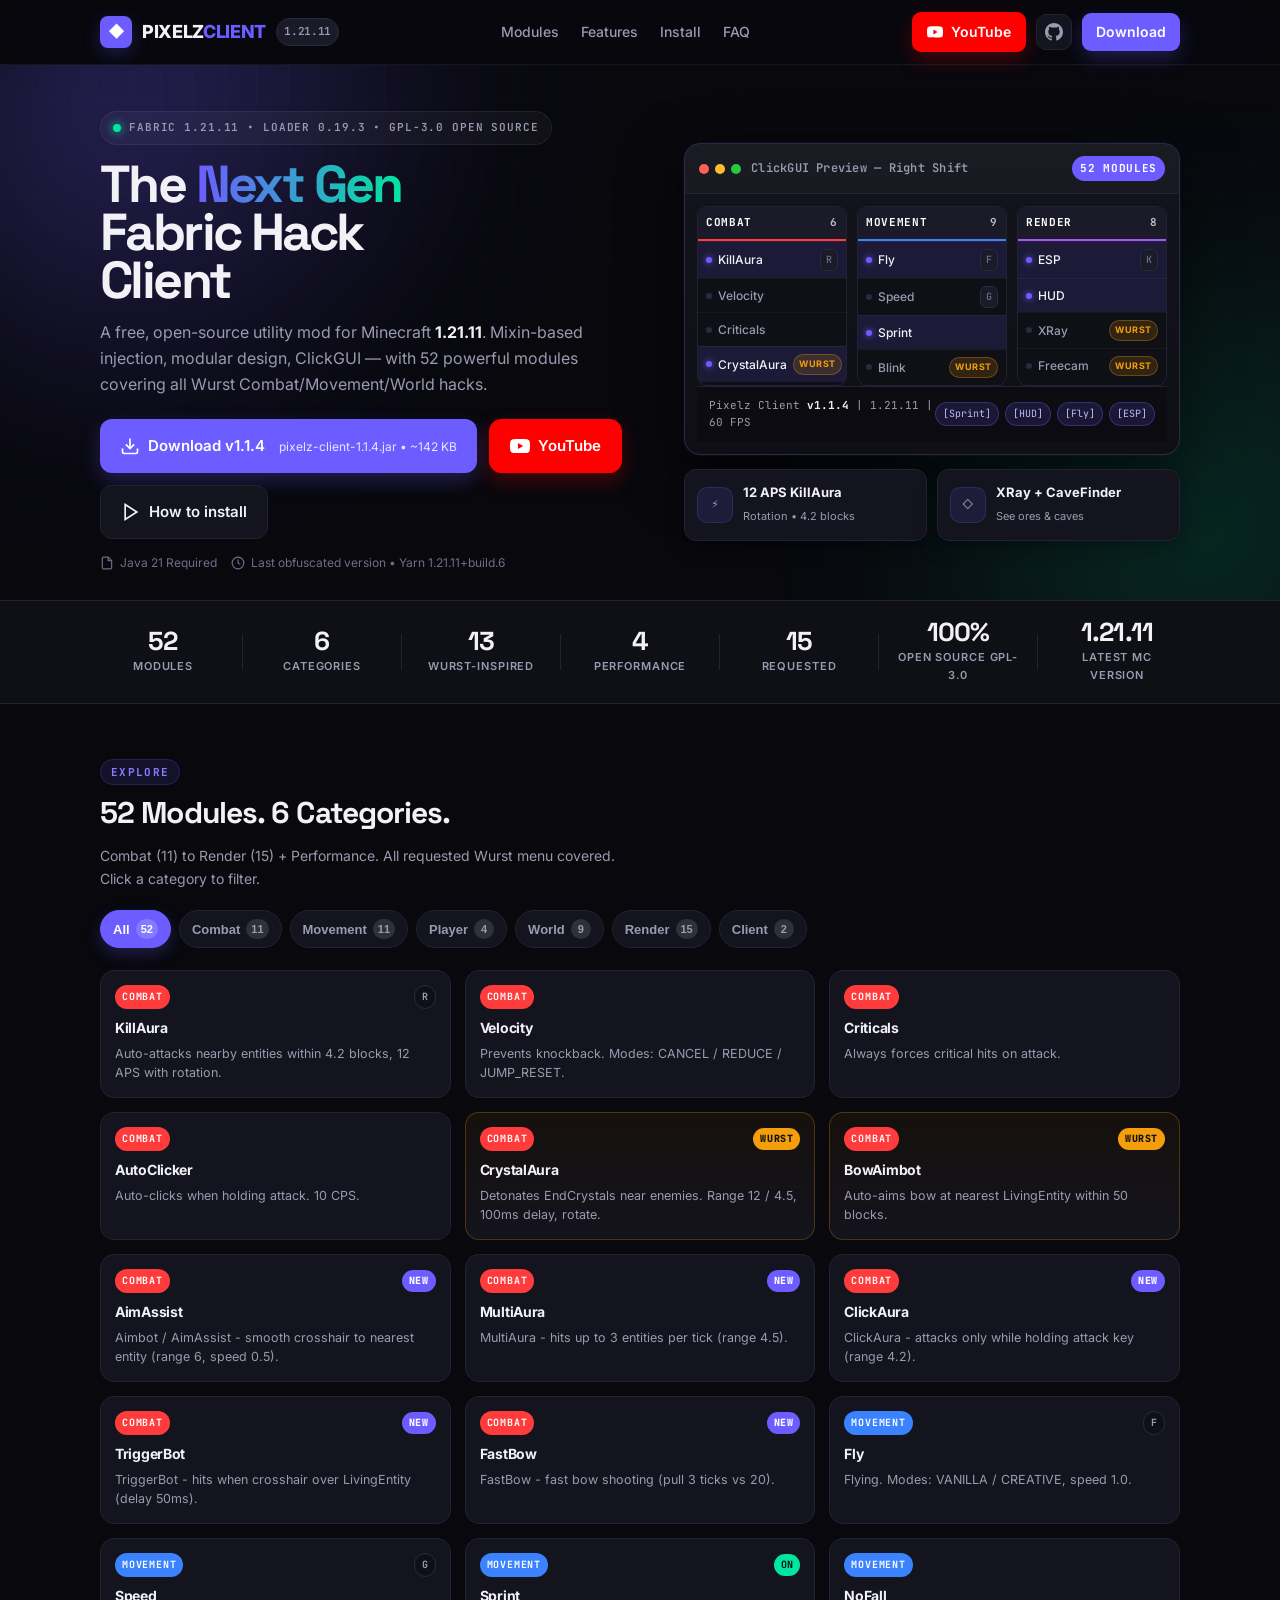
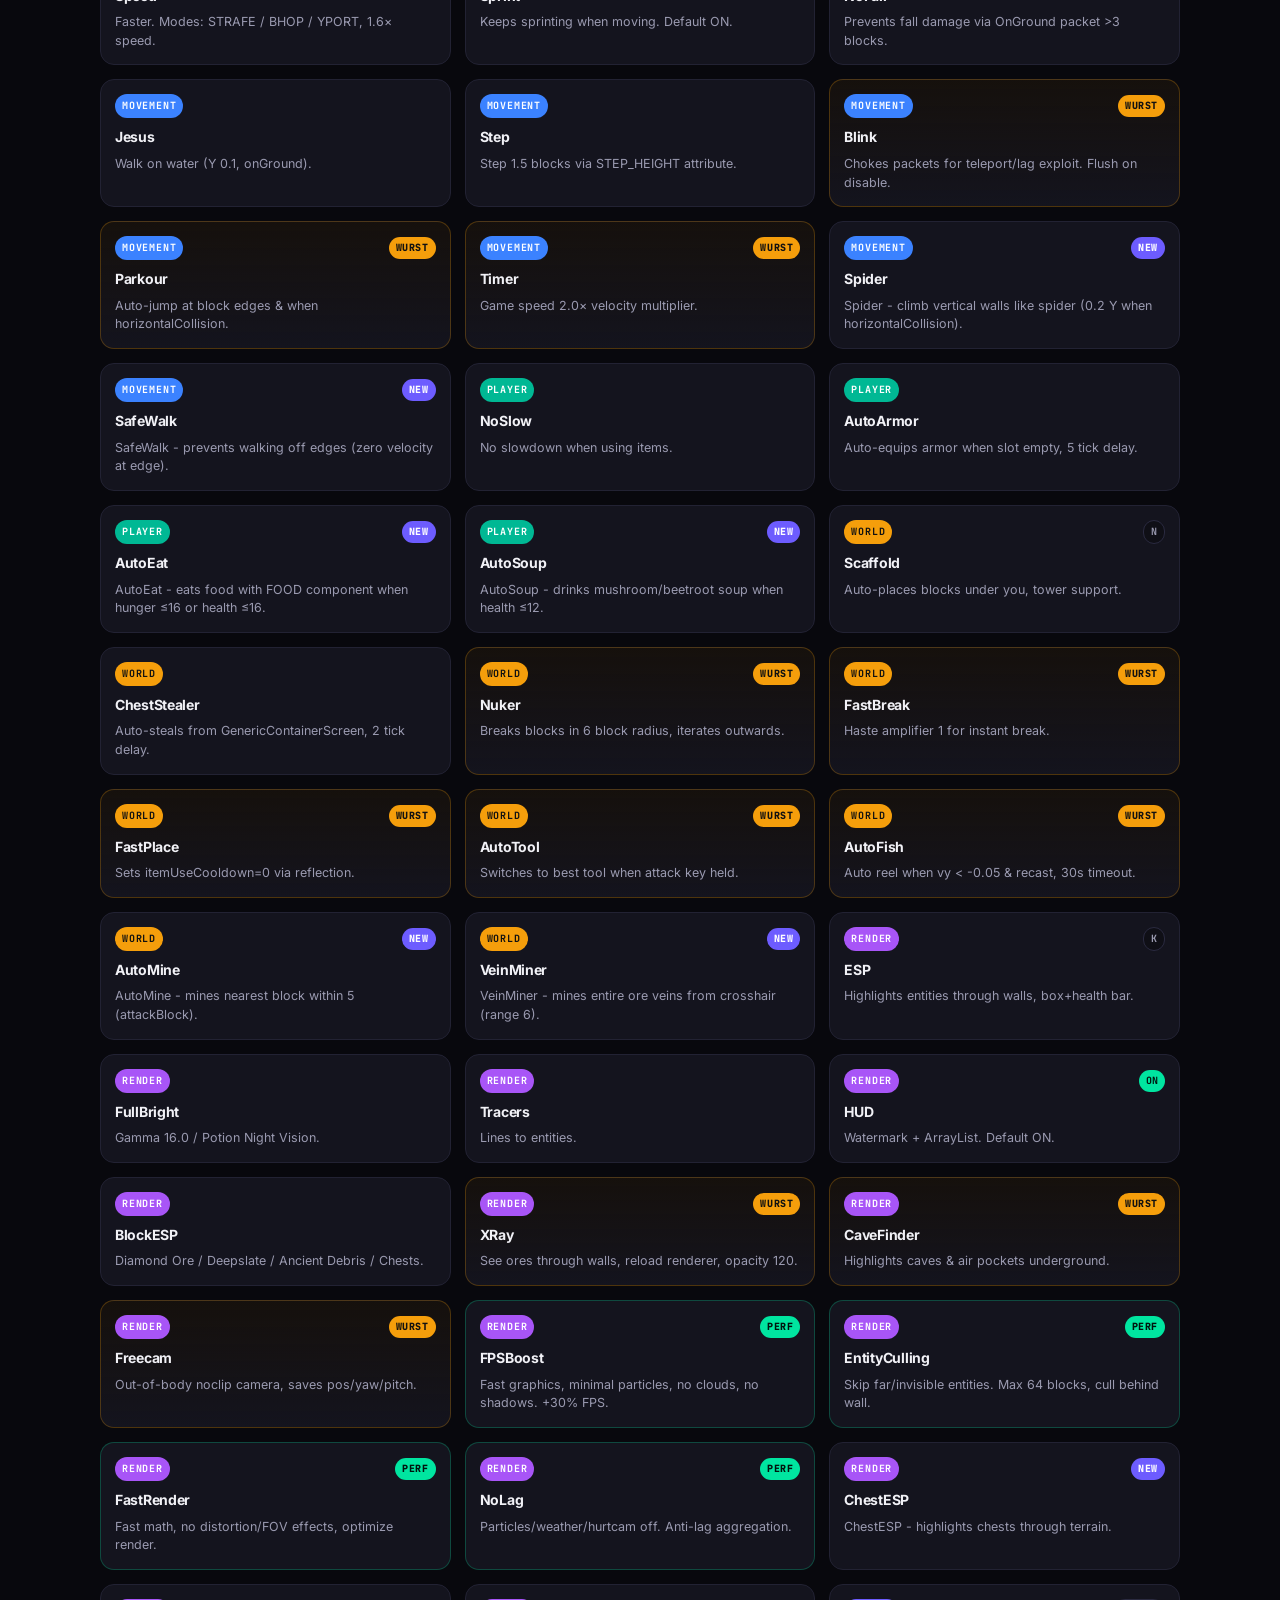
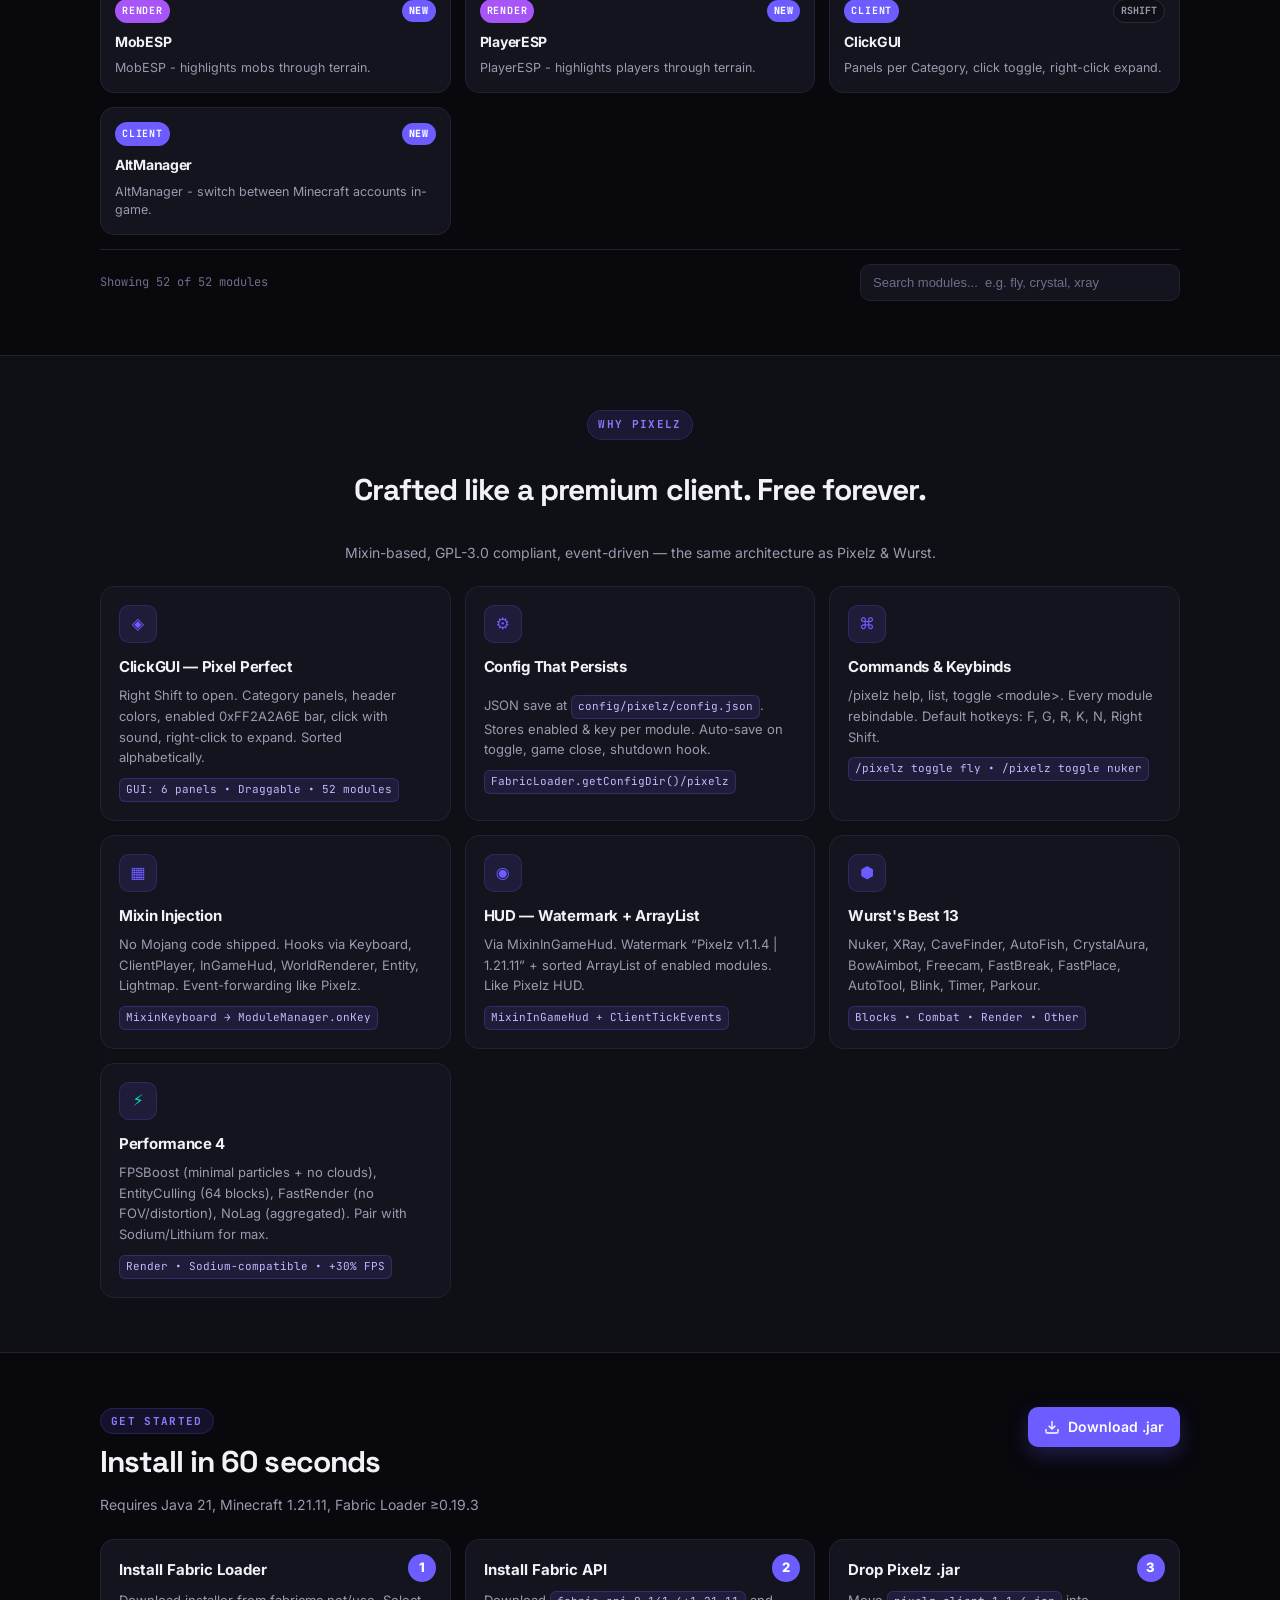
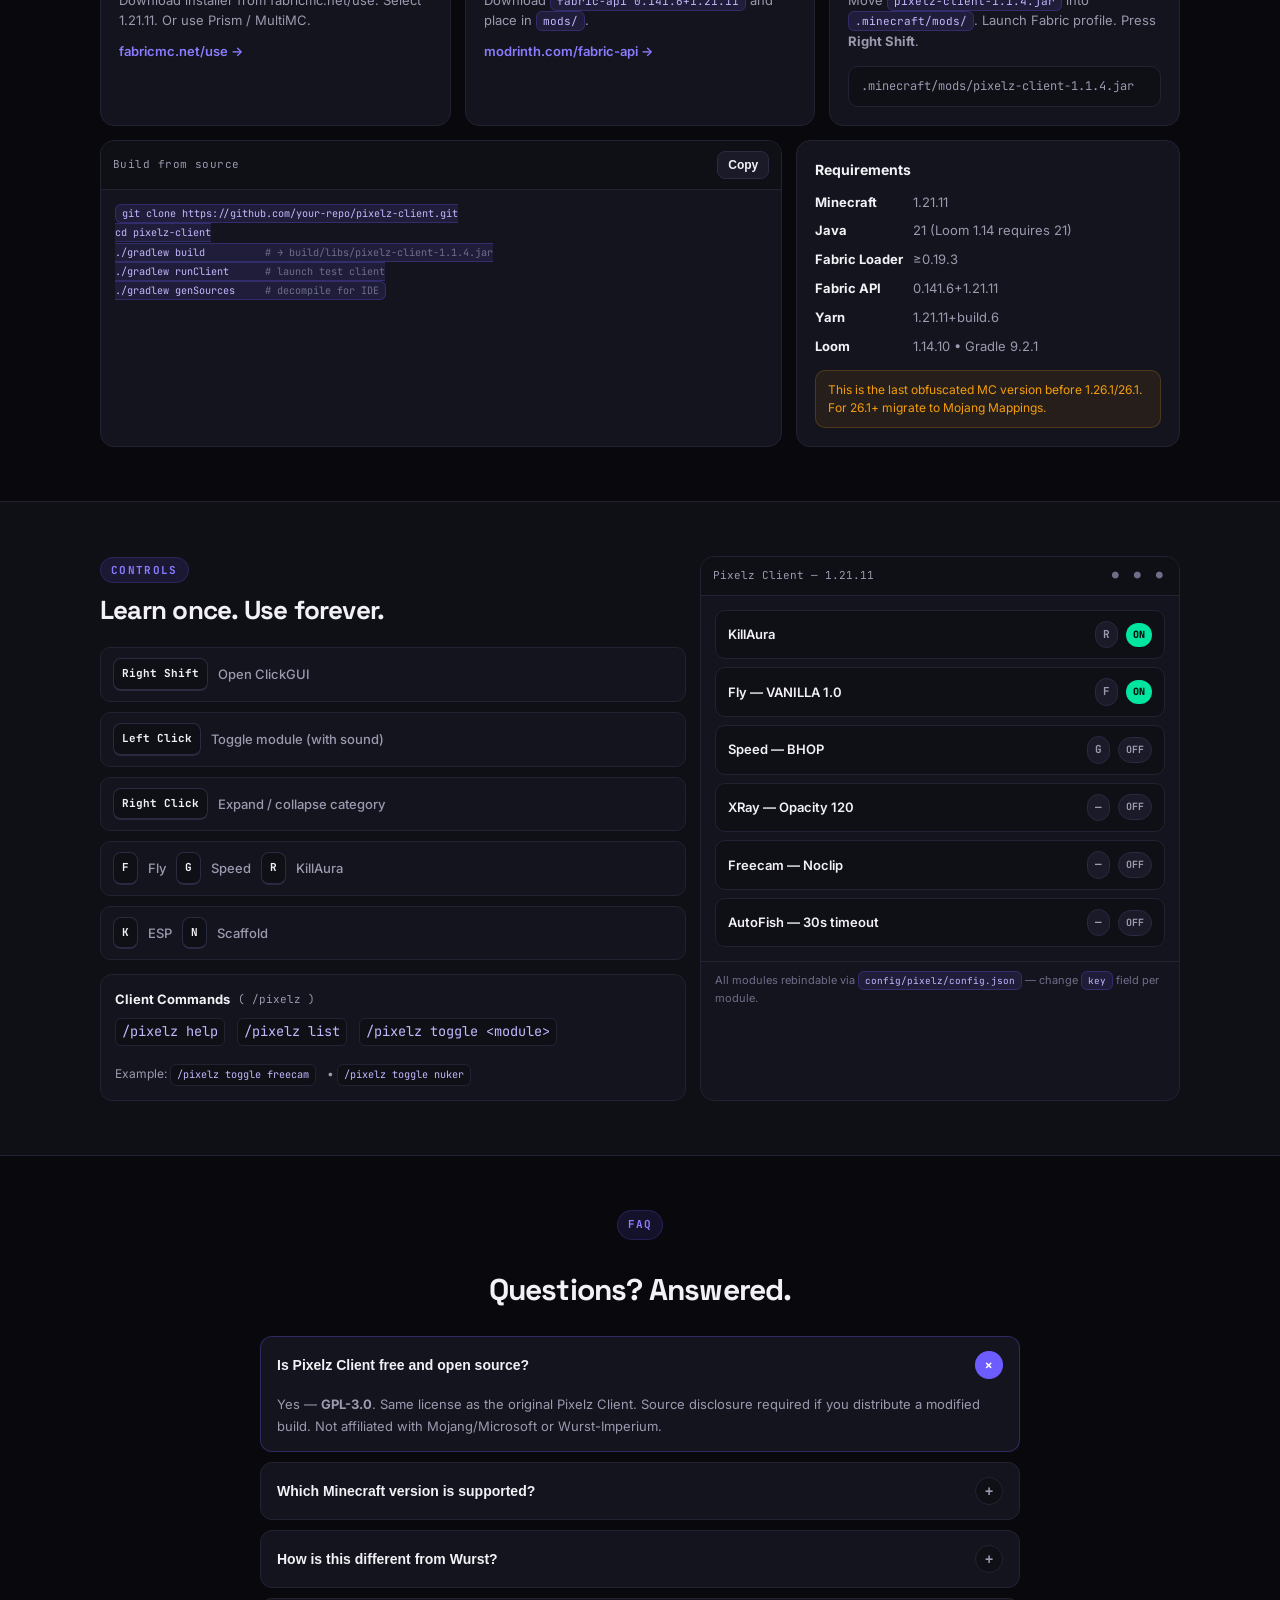
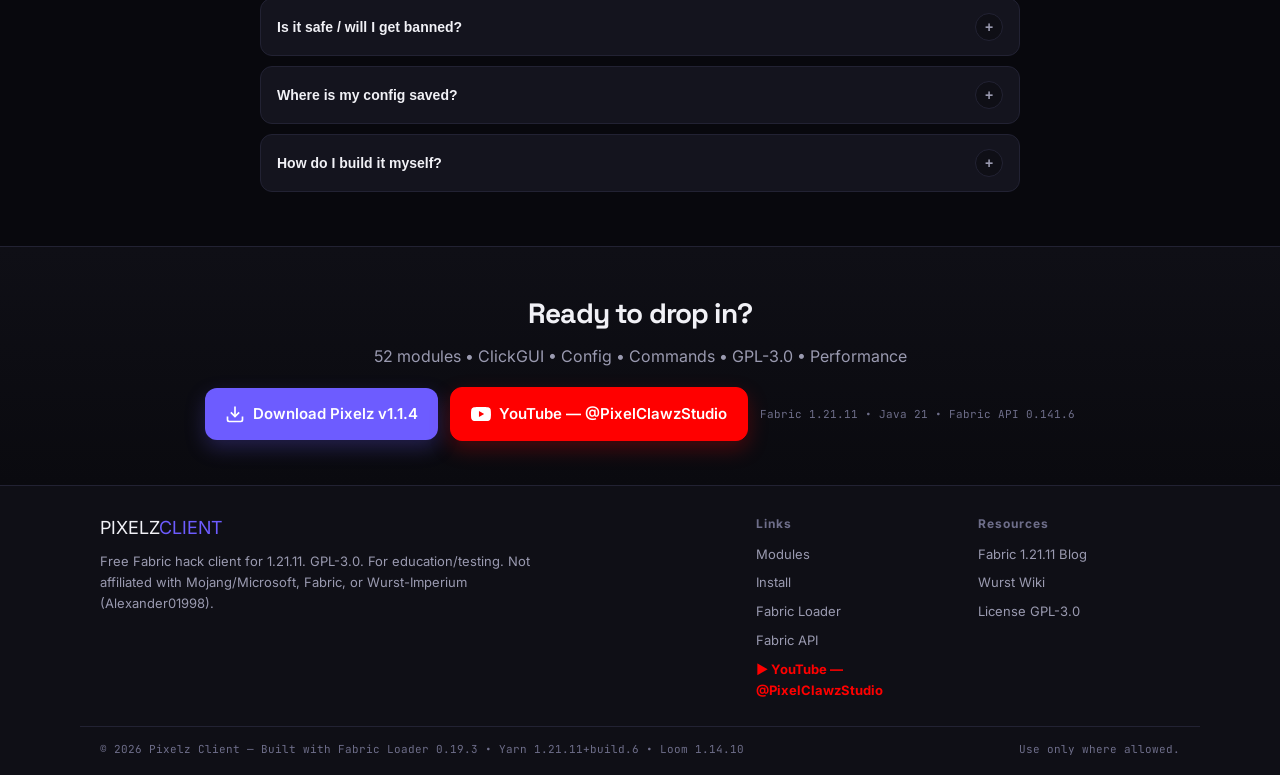
==== commit cd58d0d9: "Fix MixinWorldRenderer render for 1.21.11 (FrameGraph) + bump to v1.1.4" ====
--- a/WEBSITE/index.html
+++ b/WEBSITE/index.html
@@ -47,7 +47,7 @@
         <svg width="16" height="16" viewBox="0 0 24 24" fill="currentColor"><path d="M23.498 6.186a3.016 3.016 0 0 0-2.122-2.136C19.505 3.545 12 3.545 12 3.545s-7.505 0-9.377.505A3.017 3.017 0 0 0 .502 6.186C0 8.07 0 12 0 12s0 3.93.502 5.814a3.016 3.016 0 0 0 2.122 2.136c1.872.505 9.376.505 9.376.505s7.505 0 9.377-.505a3.015 3.015 0 0 0 2.122-2.136C24 15.93 24 12 24 12s0-3.93-.502-5.814zM9.545 15.568V8.432L15.818 12l-6.273 3.568z"/></svg>
         YouTube — @PixelClawzStudio
       </a>
-      <a href="#download" class="btn">Download v1.1.3</a>
+      <a href="#download" class="btn">Download v1.1.4</a>
     </div>
   </nav>
 
@@ -73,10 +73,10 @@
           A free, open-source utility mod for Minecraft <b>1.21.11</b>. Mixin-based injection, modular design, ClickGUI — with 52 powerful modules covering all Wurst Combat/Movement/World hacks.
         </p>
         <div class="hero-cta" id="download">
-          <a href="#" class="btn btn-lg btn-primary" id="downloadBtn">
+          <a href="pixelz-client-1.1.4.jar" download class="btn btn-lg btn-primary" id="downloadBtn">
             <svg width="20" height="20" viewBox="0 0 24 24" fill="none" stroke="currentColor" stroke-width="2"><path d="M21 15v4a2 2 0 0 1-2 2H5a2 2 0 0 1-2-2v-4"/><polyline points="7 10 12 15 17 10"/><line x1="12" y1="15" x2="12" y2="3"/></svg>
-            Download v1.1.3
-            <span class="btn-sub">pixelz-client-1.1.3.jar •  ~142 KB</span>
+            Download v1.1.4
+            <span class="btn-sub">pixelz-client-1.1.4.jar •  ~142 KB</span>
           </a>
           <a href="https://www.youtube.com/@PixelClawzStudio" target="_blank" rel="noopener" class="btn btn-lg btn-youtube">
             <svg width="20" height="20" viewBox="0 0 24 24" fill="currentColor"><path d="M23.498 6.186a3.016 3.016 0 0 0-2.122-2.136C19.505 3.545 12 3.545 12 3.545s-7.505 0-9.377.505A3.017 3.017 0 0 0 .502 6.186C0 8.07 0 12 0 12s0 3.93.502 5.814a3.016 3.016 0 0 0 2.122 2.136c1.872.505 9.376.505 9.376.505s7.505 0 9.377-.505a3.015 3.015 0 0 0 2.122-2.136C24 15.93 24 12 24 12s0-3.93-.502-5.814zM9.545 15.568V8.432L15.818 12l-6.273 3.568z"/></svg>
@@ -125,7 +125,7 @@
               </div>
             </div>
             <div class="window-footer">
-              <span class="hud-watermark">Pixelz Client <em>v1.1.3</em> | 1.21.11 | 60 FPS</span>
+              <span class="hud-watermark">Pixelz Client <em>v1.1.4</em> | 1.21.11 | 60 FPS</span>
               <span class="hud-arraylist">
                 <span class="ar on">[Sprint]</span>
                 <span class="ar on">[HUD]</span>
@@ -297,7 +297,7 @@
         <div class="feature-card">
           <div class="f-icon">◉</div>
           <h3>HUD — Watermark + ArrayList</h3>
-          <p>Via MixinInGameHud. Watermark “Pixelz v1.1.3 | 1.21.11” + sorted ArrayList of enabled modules. Like Pixelz HUD.</p>
+          <p>Via MixinInGameHud. Watermark “Pixelz v1.1.4 | 1.21.11” + sorted ArrayList of enabled modules. Like Pixelz HUD.</p>
           <code>MixinInGameHud + ClientTickEvents</code>
         </div>
         <div class="feature-card">
@@ -325,7 +325,7 @@
           <h2>Install in 60 seconds</h2>
           <p>Requires Java 21, Minecraft 1.21.11, Fabric Loader ≥0.19.3</p>
         </div>
-        <a href="#" class="btn btn-primary" id="downloadBtn2"><svg width="16" height="16" viewBox="0 0 24 24" fill="none" stroke="currentColor" stroke-width="2"><path d="M21 15v4a2 2 0 0 1-2 2H5a2 2 0 0 1-2-2v-4"/><polyline points="7 10 12 15 17 10"/><line x1="12" y1="15" x2="12" y2="3"/></svg> Download .jar</a>
+        <a href="pixelz-client-1.1.4.jar" download class="btn btn-primary" id="downloadBtn2"><svg width="16" height="16" viewBox="0 0 24 24" fill="none" stroke="currentColor" stroke-width="2"><path d="M21 15v4a2 2 0 0 1-2 2H5a2 2 0 0 1-2-2v-4"/><polyline points="7 10 12 15 17 10"/><line x1="12" y1="15" x2="12" y2="3"/></svg> Download .jar</a>
       </div>
 
       <div class="steps">
@@ -344,17 +344,17 @@
         <div class="step">
           <span class="step-n">3</span>
           <h3>Drop Pixelz .jar</h3>
-          <p>Move <code>pixelz-client-1.1.3.jar</code> into <code>.minecraft/mods/</code>. Launch Fabric profile. Press <b>Right Shift</b>.</p>
-          <code class="step-code">.minecraft/mods/pixelz-client-1.1.3.jar</code>
+          <p>Move <code>pixelz-client-1.1.4.jar</code> into <code>.minecraft/mods/</code>. Launch Fabric profile. Press <b>Right Shift</b>.</p>
+          <code class="step-code">.minecraft/mods/pixelz-client-1.1.4.jar</code>
         </div>
       </div>
 
       <div class="install-extra">
         <div class="code-block">
-          <div class="code-bar"><span>Build from source</span><button class="copy-btn" data-copy="git clone https://github.com/your-repo/pixelz-client.git&#10;cd pixelz-client&#10;./gradlew build  # → build/libs/pixelz-client-1.1.3.jar">Copy</button></div>
+          <div class="code-bar"><span>Build from source</span><button class="copy-btn" data-copy="git clone https://github.com/your-repo/pixelz-client.git&#10;cd pixelz-client&#10;./gradlew build  # → build/libs/pixelz-client-1.1.4.jar">Copy</button></div>
 <pre><code>git clone https://github.com/your-repo/pixelz-client.git
 cd pixelz-client
-./gradlew build          <span class="c"># → build/libs/pixelz-client-1.1.3.jar</span>
+./gradlew build          <span class="c"># → build/libs/pixelz-client-1.1.4.jar</span>
 ./gradlew runClient      <span class="c"># launch test client</span>
 ./gradlew genSources     <span class="c"># decompile for IDE</span></code></pre>
         </div>
@@ -442,7 +442,7 @@
         </div>
         <div class="faq-item">
           <button class="faq-q">How do I build it myself? <span>+</span></button>
-          <div class="faq-a"><p>Requires Java 21. Run <code>./gradlew build</code> → <code>build/libs/pixelz-client-1.1.3.jar</code>. Use <code>./gradlew runClient</code> to test, <code>./gradlew genSources</code> for IDE decompile.</p></div>
+          <div class="faq-a"><p>Requires Java 21. Run <code>./gradlew build</code> → <code>build/libs/pixelz-client-1.1.4.jar</code>. Use <code>./gradlew runClient</code> to test, <code>./gradlew genSources</code> for IDE decompile.</p></div>
         </div>
       </div>
     </div>
@@ -454,7 +454,7 @@
       <h2>Ready to drop in?</h2>
       <p>52 modules • ClickGUI • Config • Commands • GPL-3.0 • Performance</p>
       <div class="cta-row">
-        <a href="#" class="btn btn-lg btn-primary" id="downloadBtn3"><svg width="20" height="20" viewBox="0 0 24 24" fill="none" stroke="currentColor" stroke-width="2"><path d="M21 15v4a2 2 0 0 1-2 2H5a2 2 0 0 1-2-2v-4"/><polyline points="7 10 12 15 17 10"/><line x1="12" y1="15" x2="12" y2="3"/></svg> Download Pixelz v1.1.3</a>
+        <a href="pixelz-client-1.1.4.jar" download class="btn btn-lg btn-primary" id="downloadBtn3"><svg width="20" height="20" viewBox="0 0 24 24" fill="none" stroke="currentColor" stroke-width="2"><path d="M21 15v4a2 2 0 0 1-2 2H5a2 2 0 0 1-2-2v-4"/><polyline points="7 10 12 15 17 10"/><line x1="12" y1="15" x2="12" y2="3"/></svg> Download Pixelz v1.1.4</a>
         <a href="https://www.youtube.com/@PixelClawzStudio" target="_blank" rel="noopener" class="btn btn-lg btn-youtube">
           <svg width="20" height="20" viewBox="0 0 24 24" fill="currentColor"><path d="M23.498 6.186a3.016 3.016 0 0 0-2.122-2.136C19.505 3.545 12 3.545 12 3.545s-7.505 0-9.377.505A3.017 3.017 0 0 0 .502 6.186C0 8.07 0 12 0 12s0 3.93.502 5.814a3.016 3.016 0 0 0 2.122 2.136c1.872.505 9.376.505 9.376.505s7.505 0 9.377-.505a3.015 3.015 0 0 0 2.122-2.136C24 15.93 24 12 24 12s0-3.93-.502-5.814zM9.545 15.568V8.432L15.818 12l-6.273 3.568z"/></svg>
           YouTube — @PixelClawzStudio
@@ -503,3 +503,4 @@
 
 
 
+
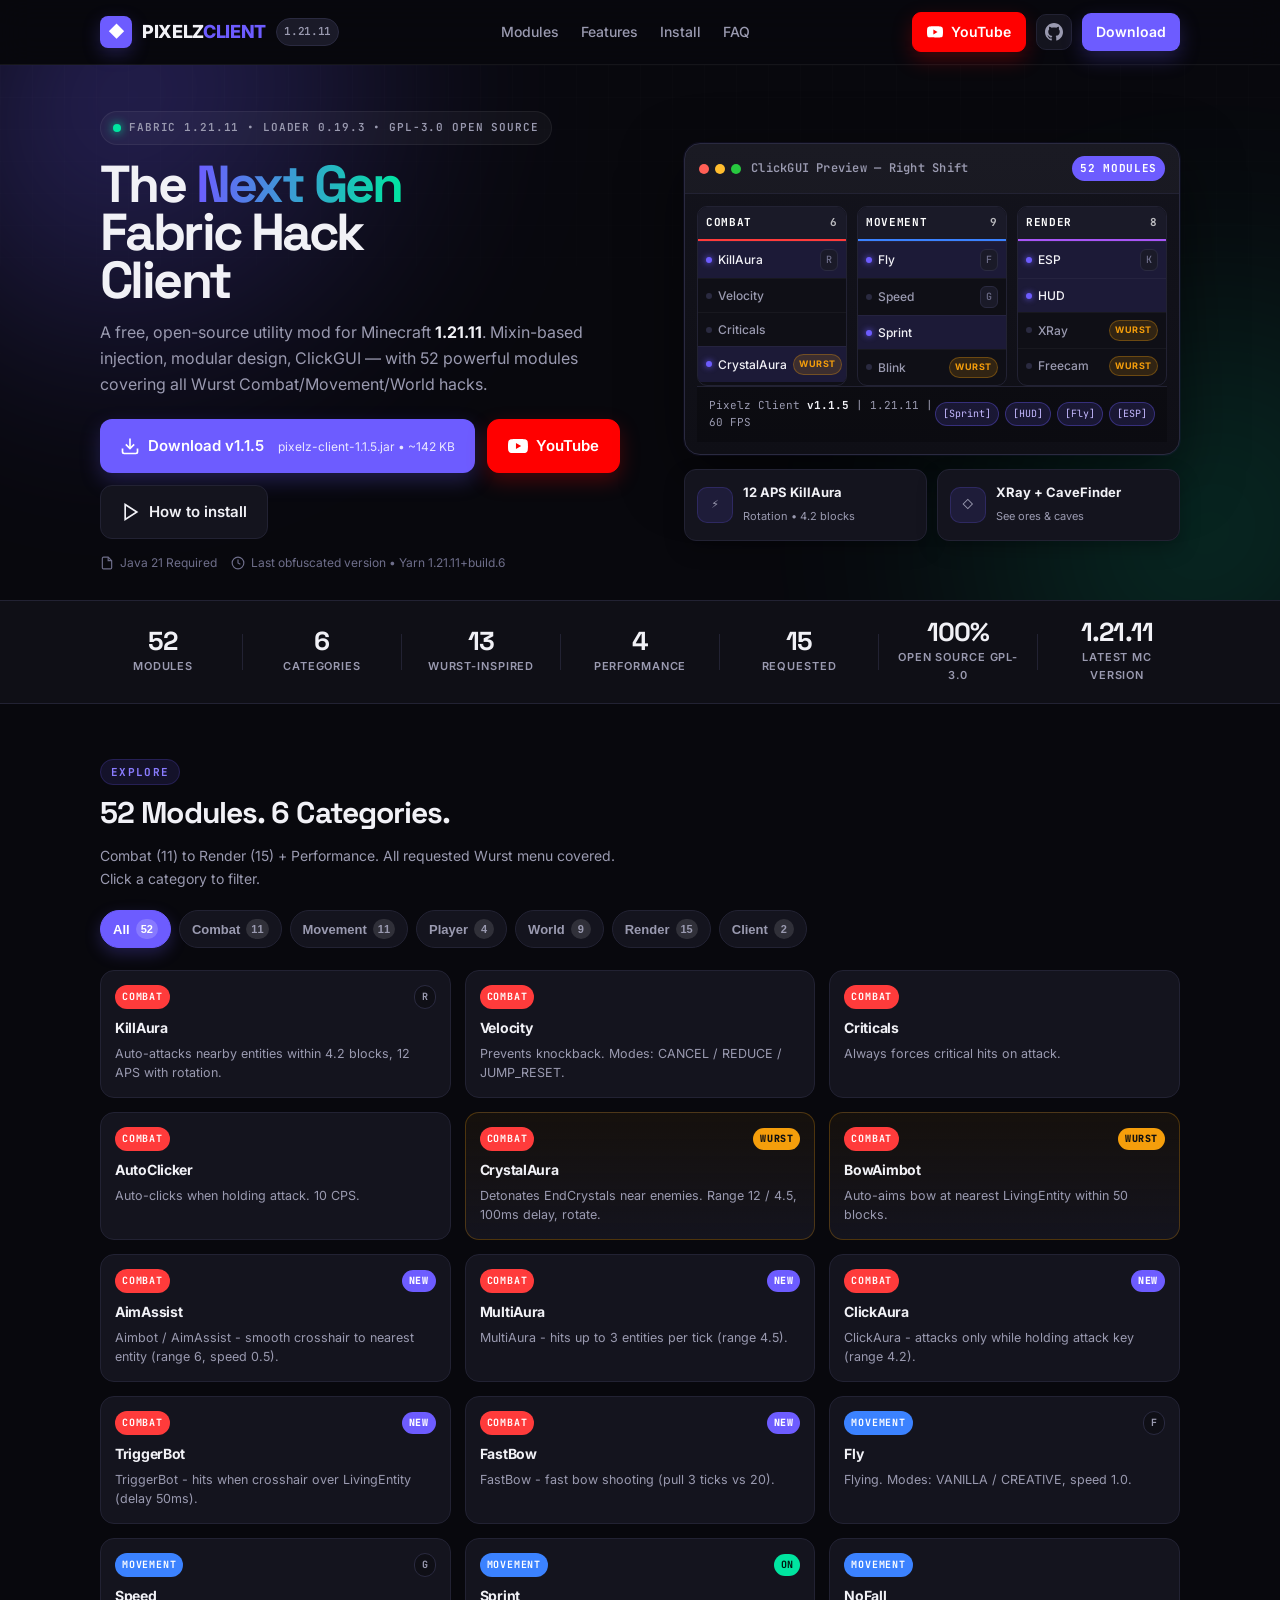
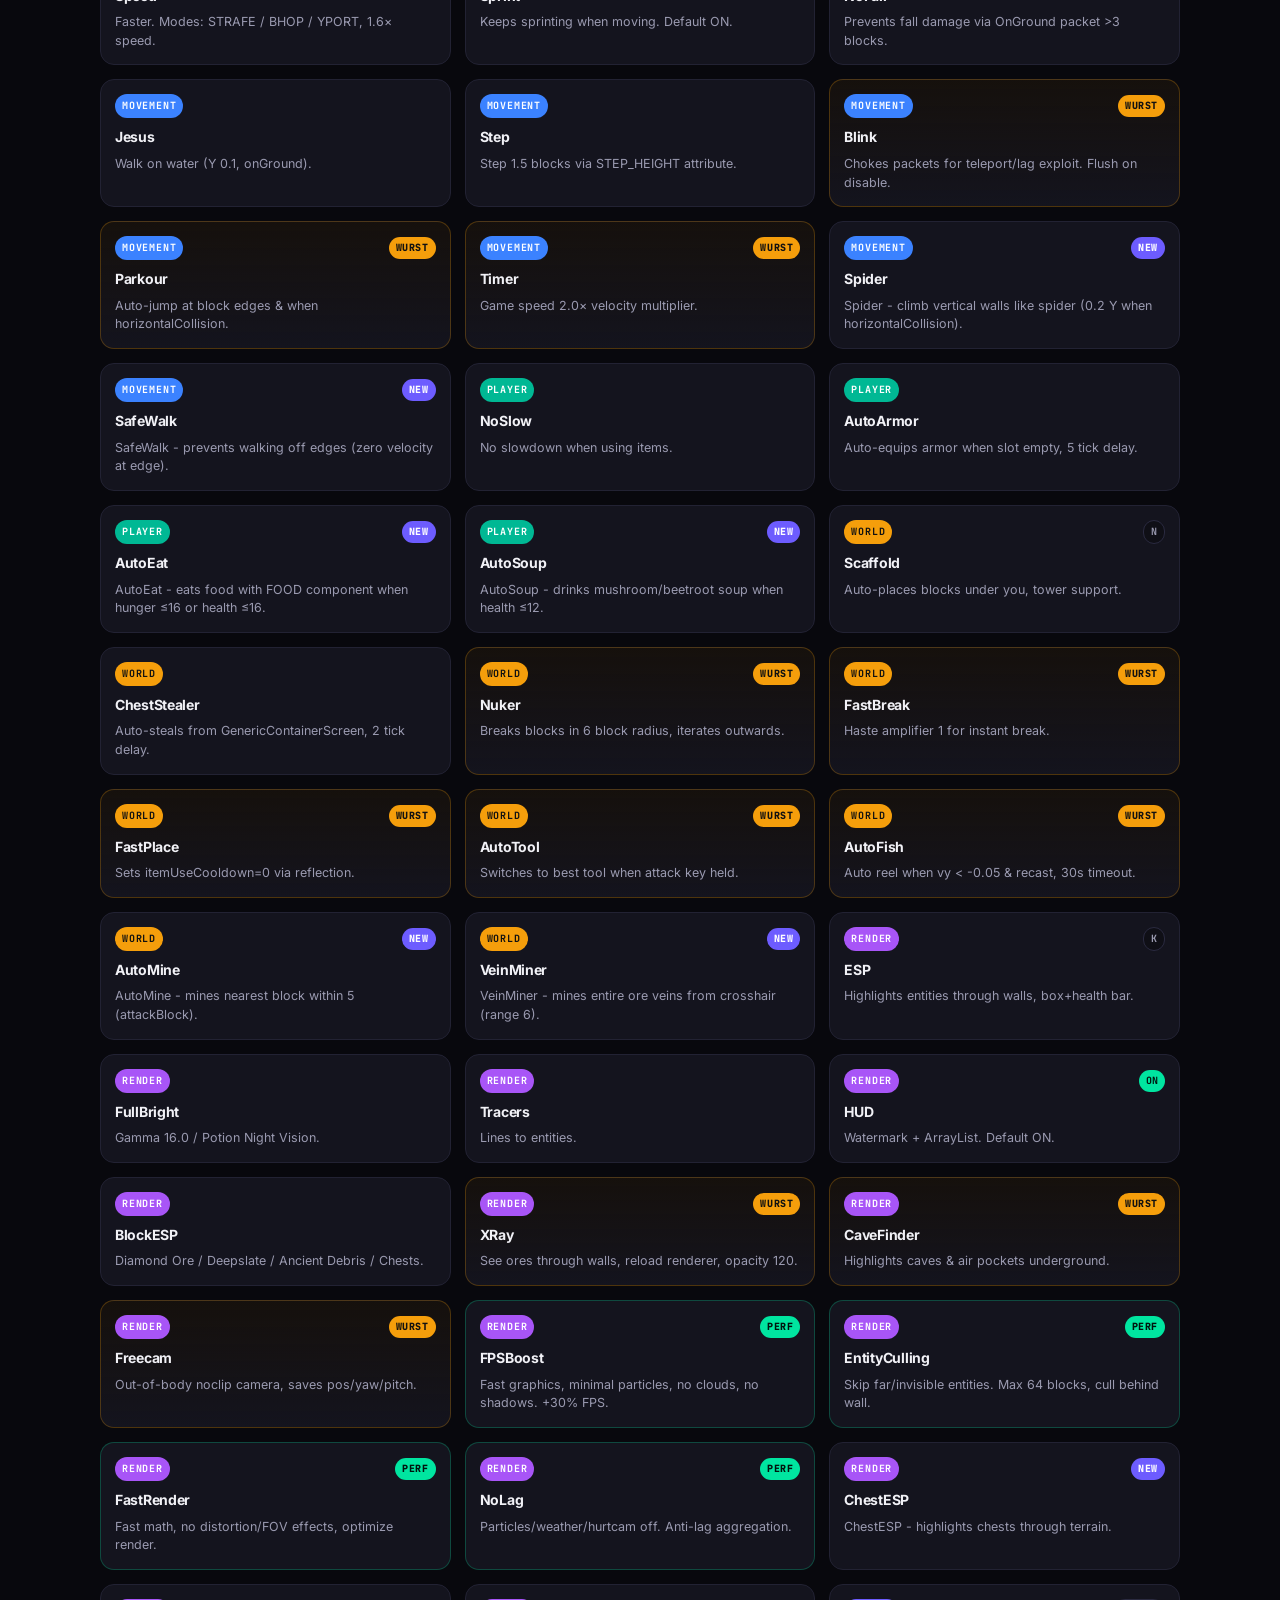
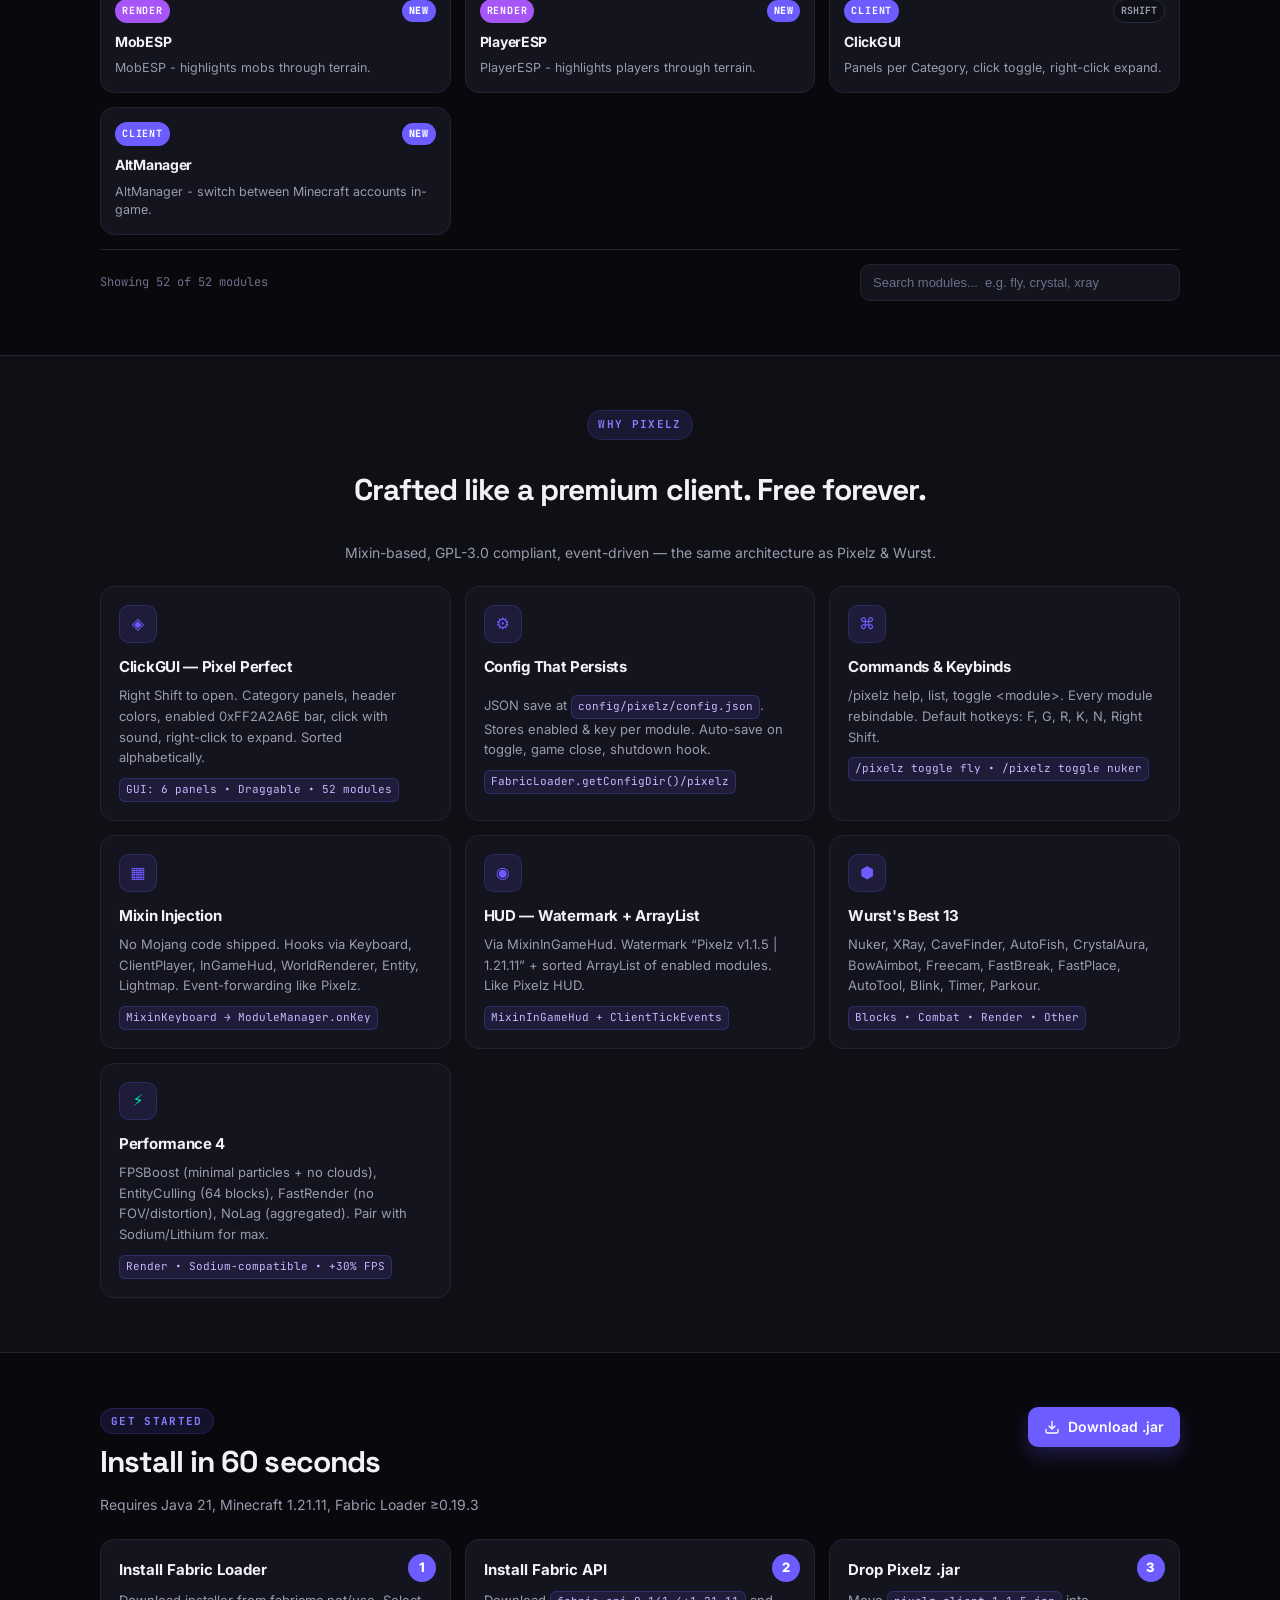
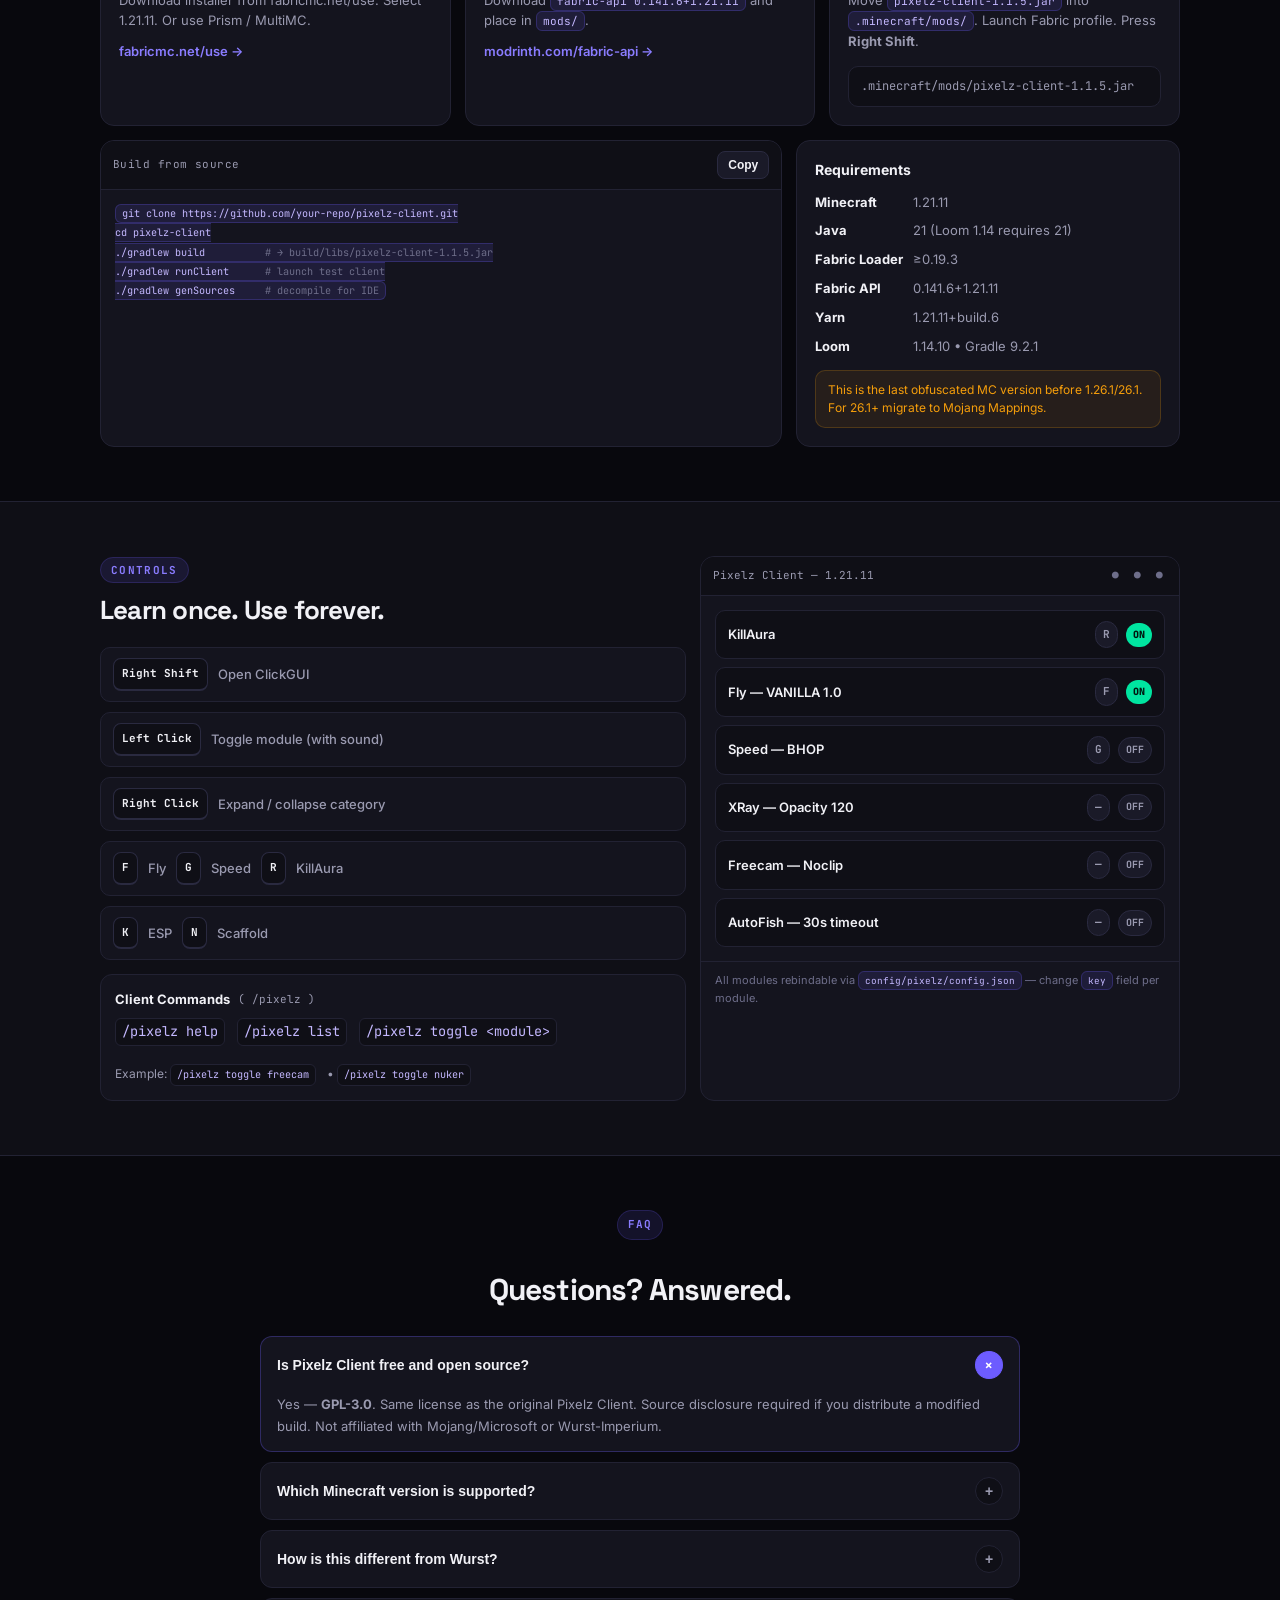
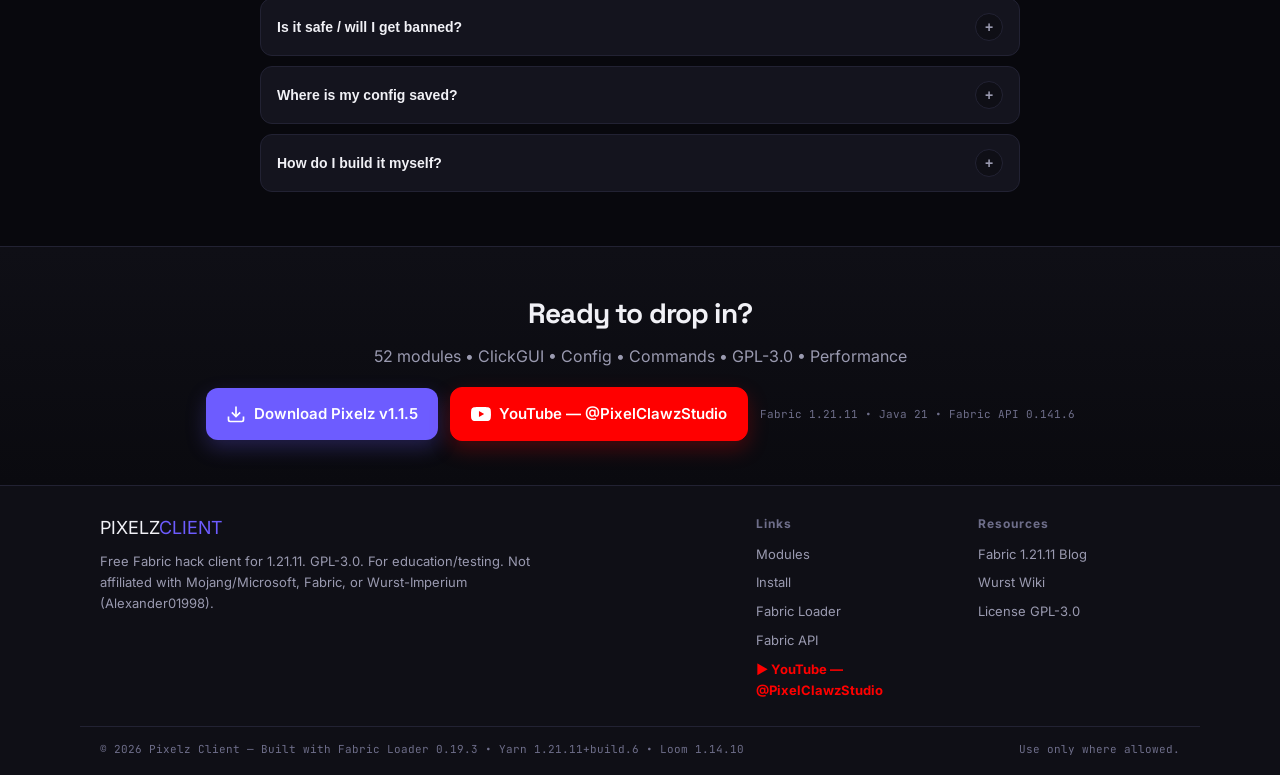
==== commit f0bffb57: "Add Wurst-style AltManager (cracked alts, star, direct login, JSON) + bump to v1.1.5" ====
--- a/WEBSITE/index.html
+++ b/WEBSITE/index.html
@@ -47,7 +47,7 @@
         <svg width="16" height="16" viewBox="0 0 24 24" fill="currentColor"><path d="M23.498 6.186a3.016 3.016 0 0 0-2.122-2.136C19.505 3.545 12 3.545 12 3.545s-7.505 0-9.377.505A3.017 3.017 0 0 0 .502 6.186C0 8.07 0 12 0 12s0 3.93.502 5.814a3.016 3.016 0 0 0 2.122 2.136c1.872.505 9.376.505 9.376.505s7.505 0 9.377-.505a3.015 3.015 0 0 0 2.122-2.136C24 15.93 24 12 24 12s0-3.93-.502-5.814zM9.545 15.568V8.432L15.818 12l-6.273 3.568z"/></svg>
         YouTube — @PixelClawzStudio
       </a>
-      <a href="#download" class="btn">Download v1.1.4</a>
+      <a href="#download" class="btn">Download v1.1.5</a>
     </div>
   </nav>
 
@@ -73,10 +73,10 @@
           A free, open-source utility mod for Minecraft <b>1.21.11</b>. Mixin-based injection, modular design, ClickGUI — with 52 powerful modules covering all Wurst Combat/Movement/World hacks.
         </p>
         <div class="hero-cta" id="download">
-          <a href="pixelz-client-1.1.4.jar" download class="btn btn-lg btn-primary" id="downloadBtn">
+          <a href="pixelz-client-1.1.5.jar" download class="btn btn-lg btn-primary" id="downloadBtn">
             <svg width="20" height="20" viewBox="0 0 24 24" fill="none" stroke="currentColor" stroke-width="2"><path d="M21 15v4a2 2 0 0 1-2 2H5a2 2 0 0 1-2-2v-4"/><polyline points="7 10 12 15 17 10"/><line x1="12" y1="15" x2="12" y2="3"/></svg>
-            Download v1.1.4
-            <span class="btn-sub">pixelz-client-1.1.4.jar •  ~142 KB</span>
+            Download v1.1.5
+            <span class="btn-sub">pixelz-client-1.1.5.jar •  ~142 KB</span>
           </a>
           <a href="https://www.youtube.com/@PixelClawzStudio" target="_blank" rel="noopener" class="btn btn-lg btn-youtube">
             <svg width="20" height="20" viewBox="0 0 24 24" fill="currentColor"><path d="M23.498 6.186a3.016 3.016 0 0 0-2.122-2.136C19.505 3.545 12 3.545 12 3.545s-7.505 0-9.377.505A3.017 3.017 0 0 0 .502 6.186C0 8.07 0 12 0 12s0 3.93.502 5.814a3.016 3.016 0 0 0 2.122 2.136c1.872.505 9.376.505 9.376.505s7.505 0 9.377-.505a3.015 3.015 0 0 0 2.122-2.136C24 15.93 24 12 24 12s0-3.93-.502-5.814zM9.545 15.568V8.432L15.818 12l-6.273 3.568z"/></svg>
@@ -125,7 +125,7 @@
               </div>
             </div>
             <div class="window-footer">
-              <span class="hud-watermark">Pixelz Client <em>v1.1.4</em> | 1.21.11 | 60 FPS</span>
+              <span class="hud-watermark">Pixelz Client <em>v1.1.5</em> | 1.21.11 | 60 FPS</span>
               <span class="hud-arraylist">
                 <span class="ar on">[Sprint]</span>
                 <span class="ar on">[HUD]</span>
@@ -297,7 +297,7 @@
         <div class="feature-card">
           <div class="f-icon">◉</div>
           <h3>HUD — Watermark + ArrayList</h3>
-          <p>Via MixinInGameHud. Watermark “Pixelz v1.1.4 | 1.21.11” + sorted ArrayList of enabled modules. Like Pixelz HUD.</p>
+          <p>Via MixinInGameHud. Watermark “Pixelz v1.1.5 | 1.21.11” + sorted ArrayList of enabled modules. Like Pixelz HUD.</p>
           <code>MixinInGameHud + ClientTickEvents</code>
         </div>
         <div class="feature-card">
@@ -325,7 +325,7 @@
           <h2>Install in 60 seconds</h2>
           <p>Requires Java 21, Minecraft 1.21.11, Fabric Loader ≥0.19.3</p>
         </div>
-        <a href="pixelz-client-1.1.4.jar" download class="btn btn-primary" id="downloadBtn2"><svg width="16" height="16" viewBox="0 0 24 24" fill="none" stroke="currentColor" stroke-width="2"><path d="M21 15v4a2 2 0 0 1-2 2H5a2 2 0 0 1-2-2v-4"/><polyline points="7 10 12 15 17 10"/><line x1="12" y1="15" x2="12" y2="3"/></svg> Download .jar</a>
+        <a href="pixelz-client-1.1.5.jar" download class="btn btn-primary" id="downloadBtn2"><svg width="16" height="16" viewBox="0 0 24 24" fill="none" stroke="currentColor" stroke-width="2"><path d="M21 15v4a2 2 0 0 1-2 2H5a2 2 0 0 1-2-2v-4"/><polyline points="7 10 12 15 17 10"/><line x1="12" y1="15" x2="12" y2="3"/></svg> Download .jar</a>
       </div>
 
       <div class="steps">
@@ -344,17 +344,17 @@
         <div class="step">
           <span class="step-n">3</span>
           <h3>Drop Pixelz .jar</h3>
-          <p>Move <code>pixelz-client-1.1.4.jar</code> into <code>.minecraft/mods/</code>. Launch Fabric profile. Press <b>Right Shift</b>.</p>
-          <code class="step-code">.minecraft/mods/pixelz-client-1.1.4.jar</code>
+          <p>Move <code>pixelz-client-1.1.5.jar</code> into <code>.minecraft/mods/</code>. Launch Fabric profile. Press <b>Right Shift</b>.</p>
+          <code class="step-code">.minecraft/mods/pixelz-client-1.1.5.jar</code>
         </div>
       </div>
 
       <div class="install-extra">
         <div class="code-block">
-          <div class="code-bar"><span>Build from source</span><button class="copy-btn" data-copy="git clone https://github.com/your-repo/pixelz-client.git&#10;cd pixelz-client&#10;./gradlew build  # → build/libs/pixelz-client-1.1.4.jar">Copy</button></div>
+          <div class="code-bar"><span>Build from source</span><button class="copy-btn" data-copy="git clone https://github.com/your-repo/pixelz-client.git&#10;cd pixelz-client&#10;./gradlew build  # → build/libs/pixelz-client-1.1.5.jar">Copy</button></div>
 <pre><code>git clone https://github.com/your-repo/pixelz-client.git
 cd pixelz-client
-./gradlew build          <span class="c"># → build/libs/pixelz-client-1.1.4.jar</span>
+./gradlew build          <span class="c"># → build/libs/pixelz-client-1.1.5.jar</span>
 ./gradlew runClient      <span class="c"># launch test client</span>
 ./gradlew genSources     <span class="c"># decompile for IDE</span></code></pre>
         </div>
@@ -442,7 +442,7 @@
         </div>
         <div class="faq-item">
           <button class="faq-q">How do I build it myself? <span>+</span></button>
-          <div class="faq-a"><p>Requires Java 21. Run <code>./gradlew build</code> → <code>build/libs/pixelz-client-1.1.4.jar</code>. Use <code>./gradlew runClient</code> to test, <code>./gradlew genSources</code> for IDE decompile.</p></div>
+          <div class="faq-a"><p>Requires Java 21. Run <code>./gradlew build</code> → <code>build/libs/pixelz-client-1.1.5.jar</code>. Use <code>./gradlew runClient</code> to test, <code>./gradlew genSources</code> for IDE decompile.</p></div>
         </div>
       </div>
     </div>
@@ -454,7 +454,7 @@
       <h2>Ready to drop in?</h2>
       <p>52 modules • ClickGUI • Config • Commands • GPL-3.0 • Performance</p>
       <div class="cta-row">
-        <a href="pixelz-client-1.1.4.jar" download class="btn btn-lg btn-primary" id="downloadBtn3"><svg width="20" height="20" viewBox="0 0 24 24" fill="none" stroke="currentColor" stroke-width="2"><path d="M21 15v4a2 2 0 0 1-2 2H5a2 2 0 0 1-2-2v-4"/><polyline points="7 10 12 15 17 10"/><line x1="12" y1="15" x2="12" y2="3"/></svg> Download Pixelz v1.1.4</a>
+        <a href="pixelz-client-1.1.5.jar" download class="btn btn-lg btn-primary" id="downloadBtn3"><svg width="20" height="20" viewBox="0 0 24 24" fill="none" stroke="currentColor" stroke-width="2"><path d="M21 15v4a2 2 0 0 1-2 2H5a2 2 0 0 1-2-2v-4"/><polyline points="7 10 12 15 17 10"/><line x1="12" y1="15" x2="12" y2="3"/></svg> Download Pixelz v1.1.5</a>
         <a href="https://www.youtube.com/@PixelClawzStudio" target="_blank" rel="noopener" class="btn btn-lg btn-youtube">
           <svg width="20" height="20" viewBox="0 0 24 24" fill="currentColor"><path d="M23.498 6.186a3.016 3.016 0 0 0-2.122-2.136C19.505 3.545 12 3.545 12 3.545s-7.505 0-9.377.505A3.017 3.017 0 0 0 .502 6.186C0 8.07 0 12 0 12s0 3.93.502 5.814a3.016 3.016 0 0 0 2.122 2.136c1.872.505 9.376.505 9.376.505s7.505 0 9.377-.505a3.015 3.015 0 0 0 2.122-2.136C24 15.93 24 12 24 12s0-3.93-.502-5.814zM9.545 15.568V8.432L15.818 12l-6.273 3.568z"/></svg>
           YouTube — @PixelClawzStudio
@@ -504,3 +504,4 @@
 
 
 
+
